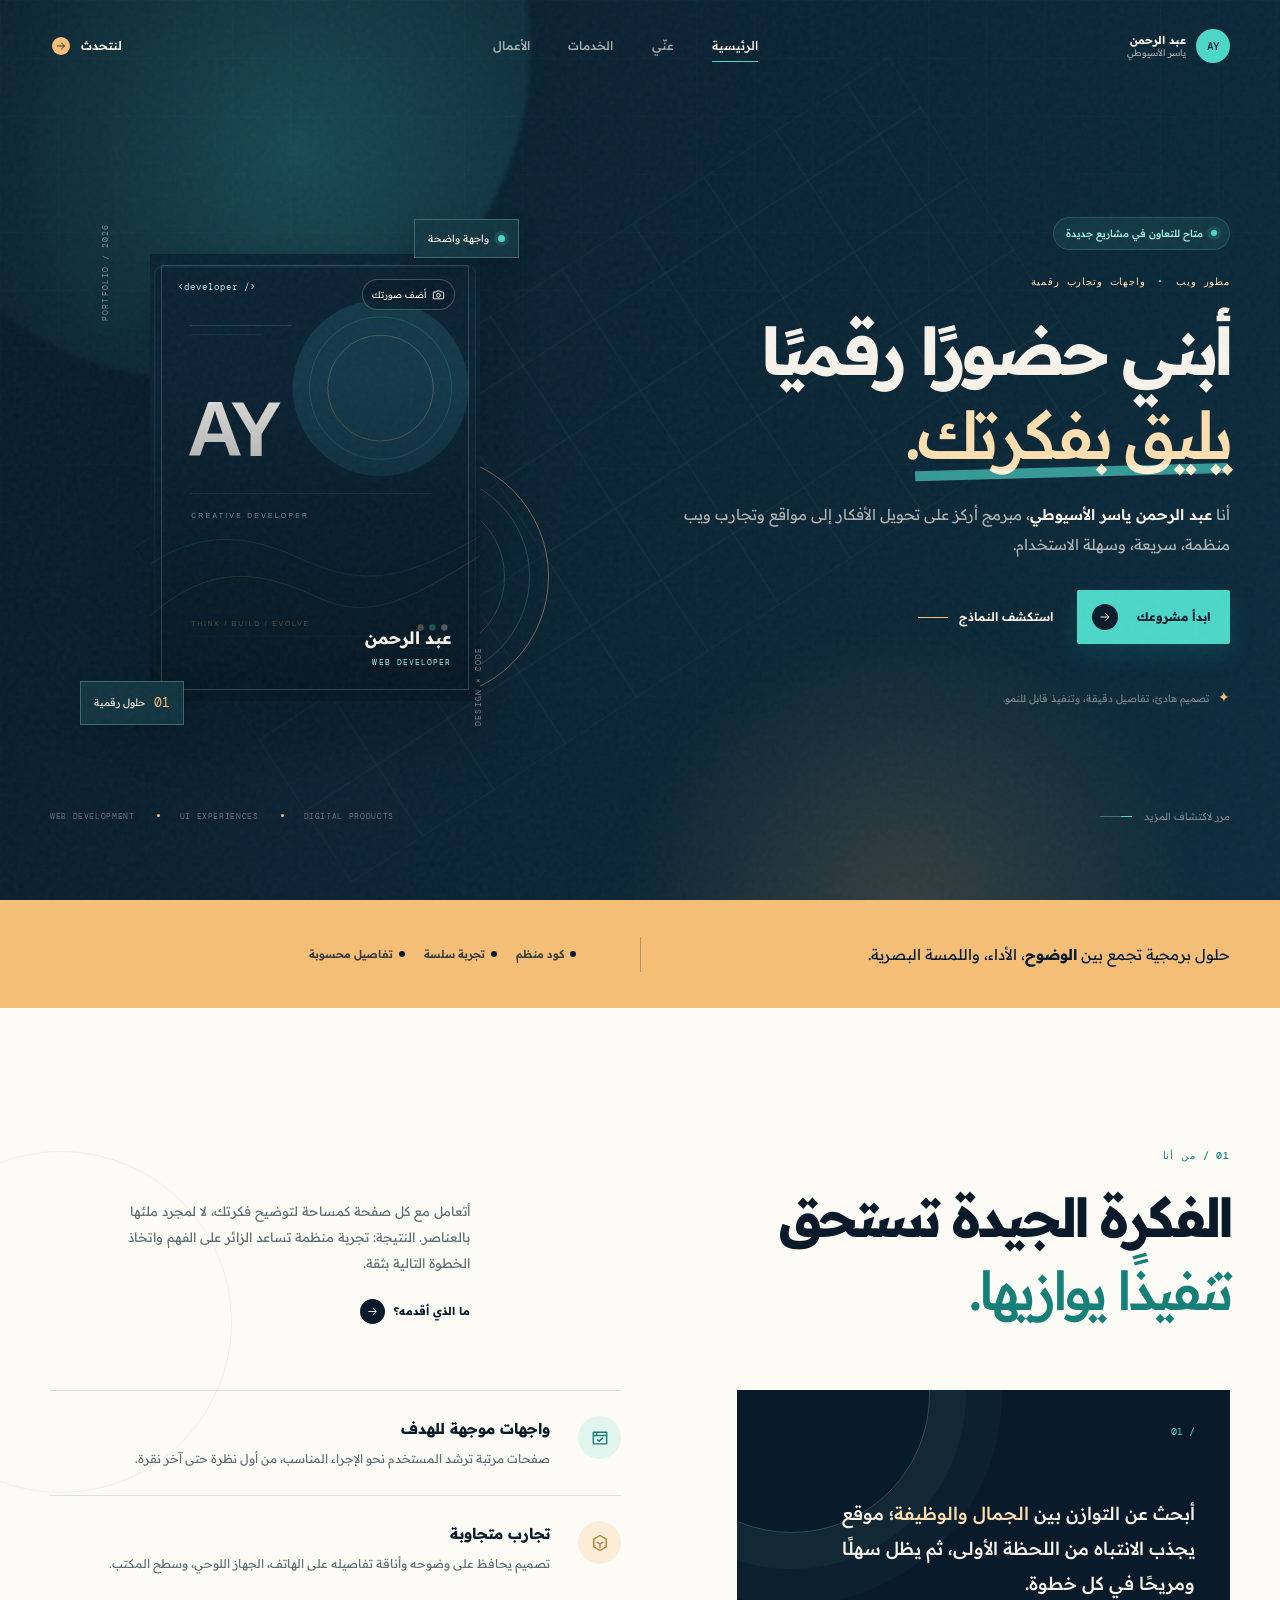
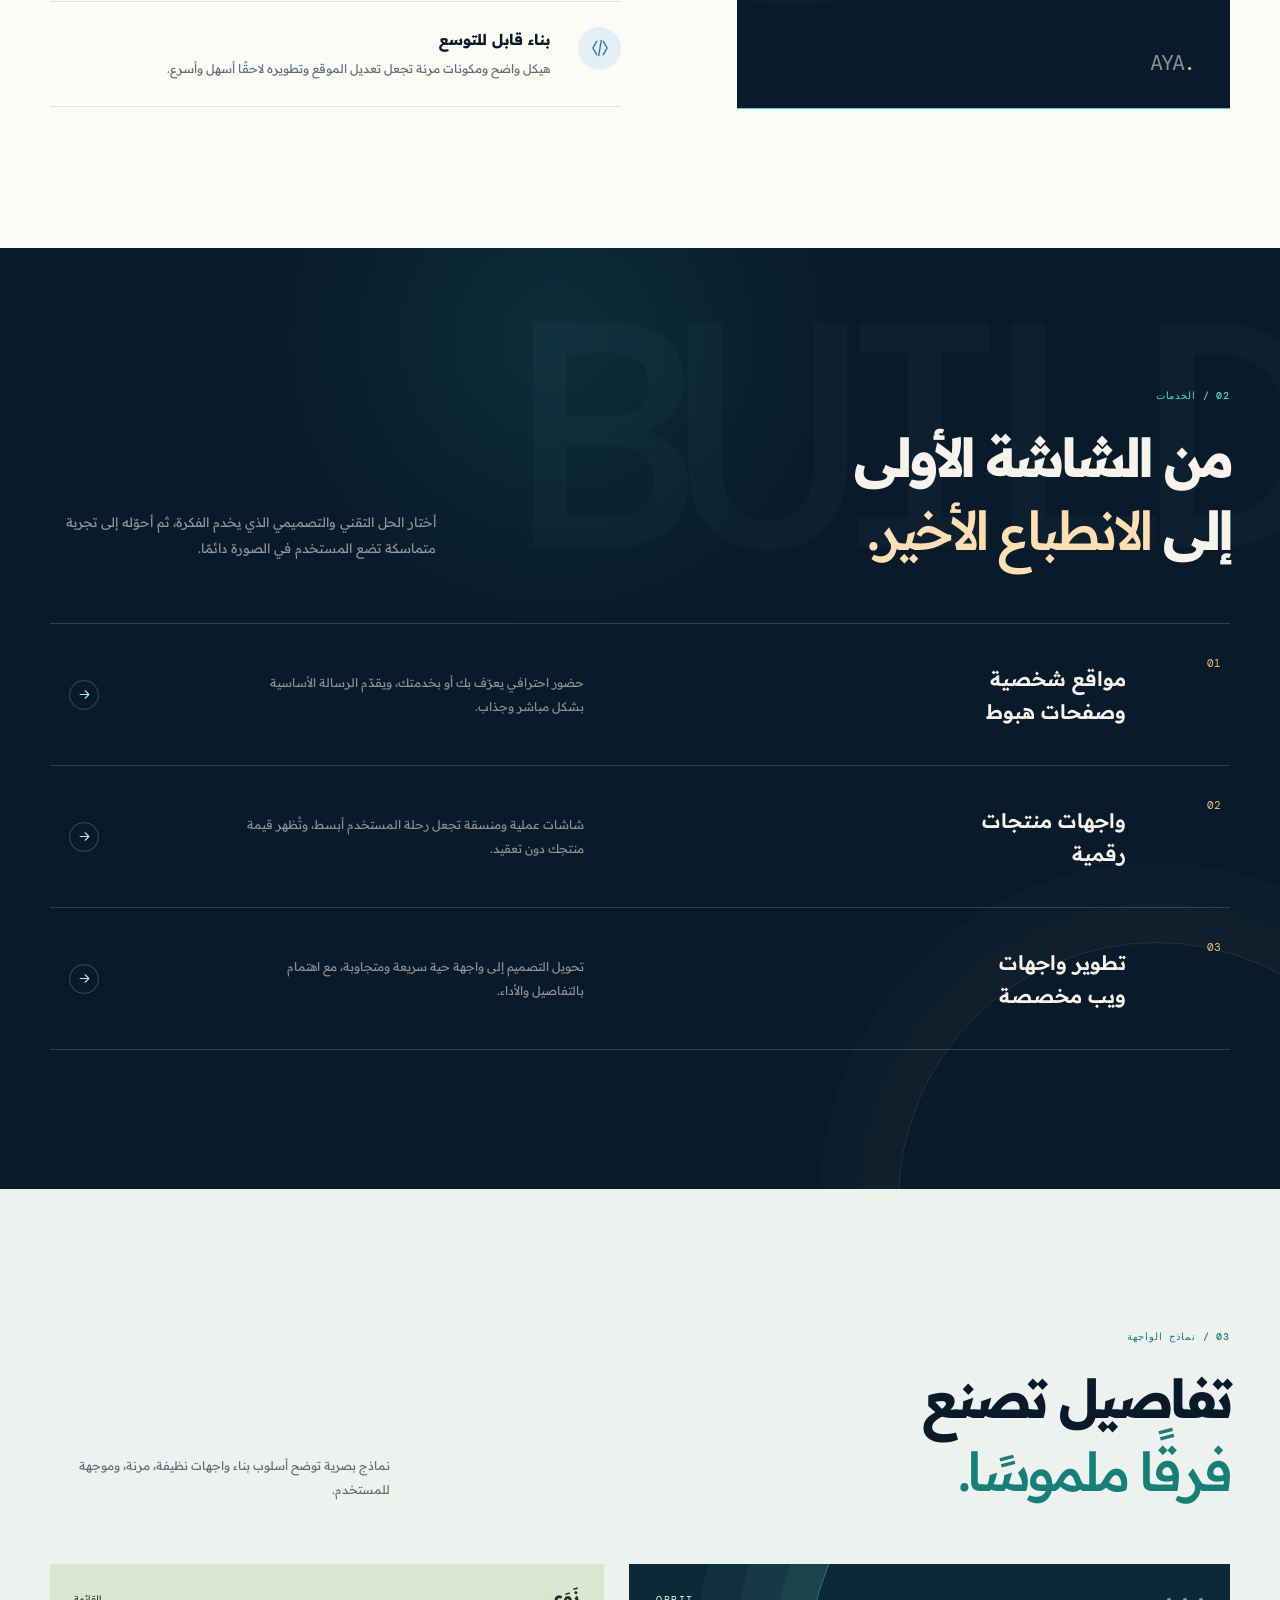
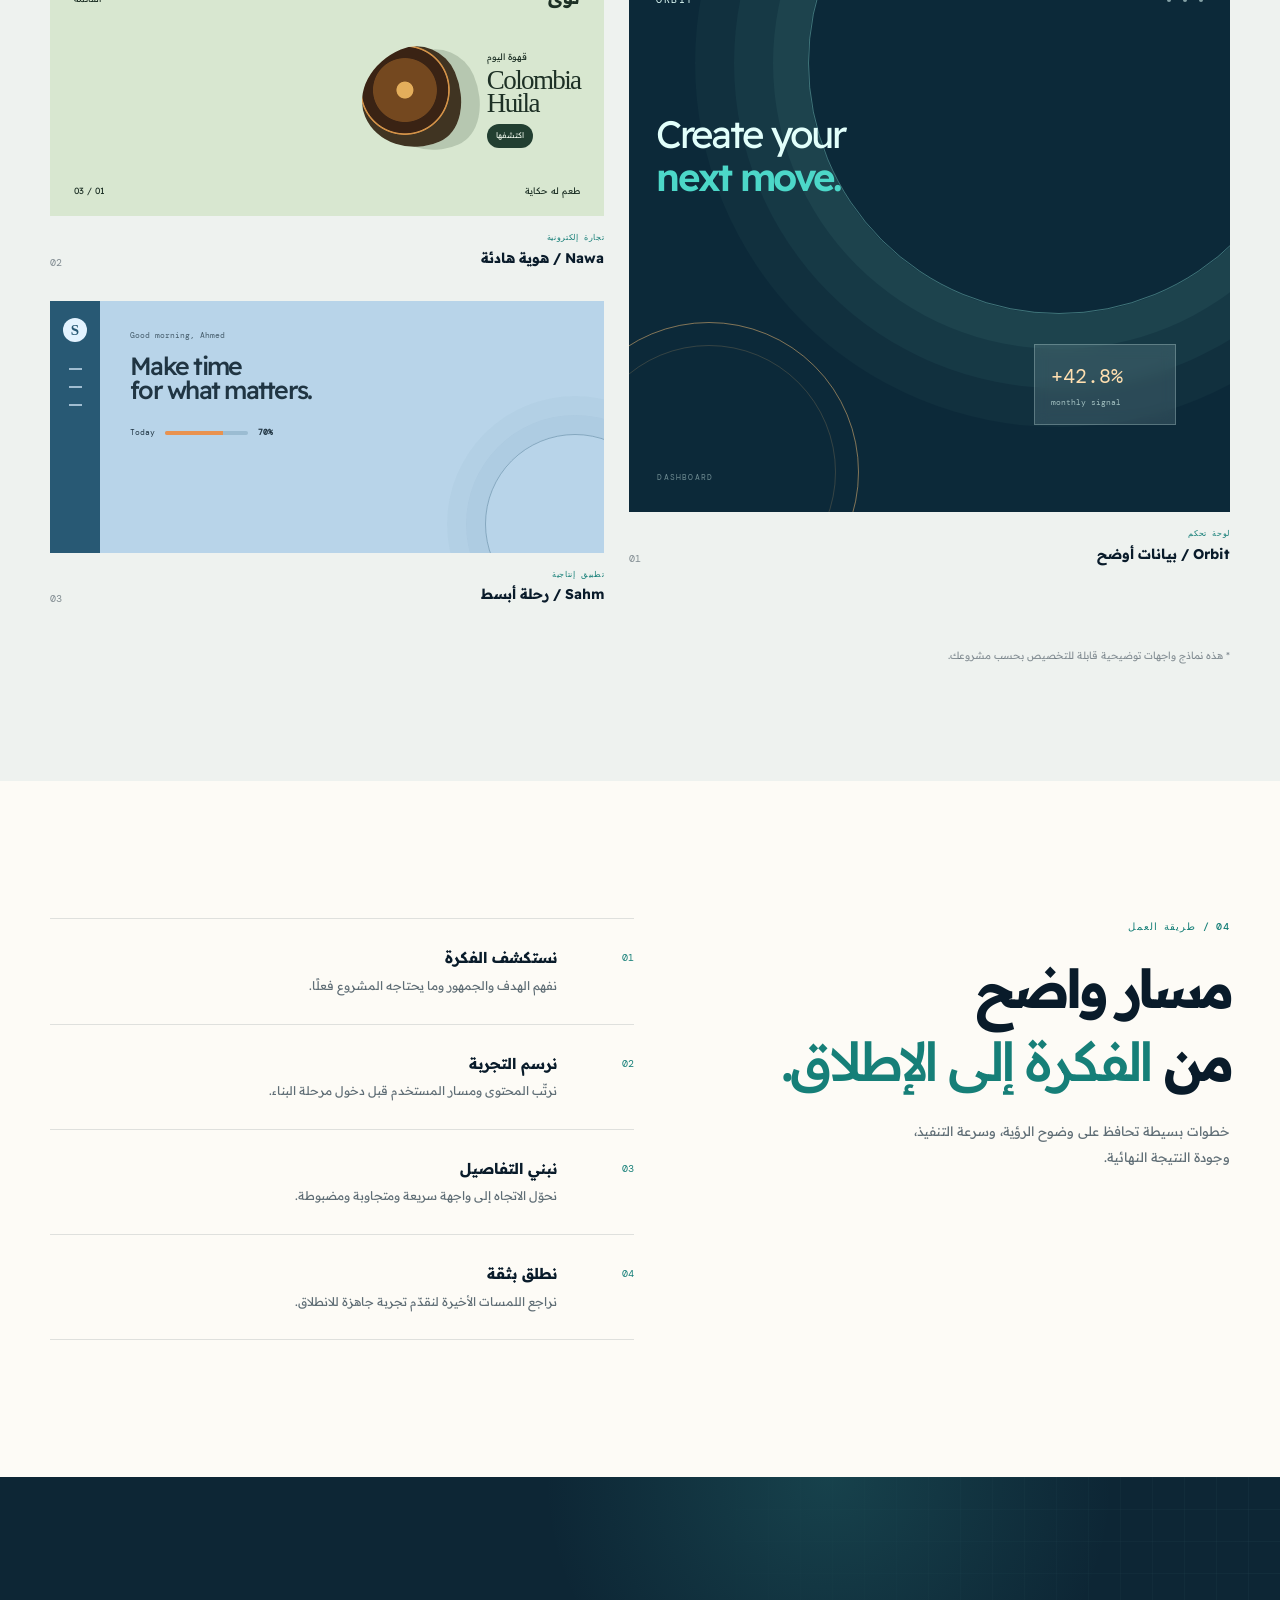
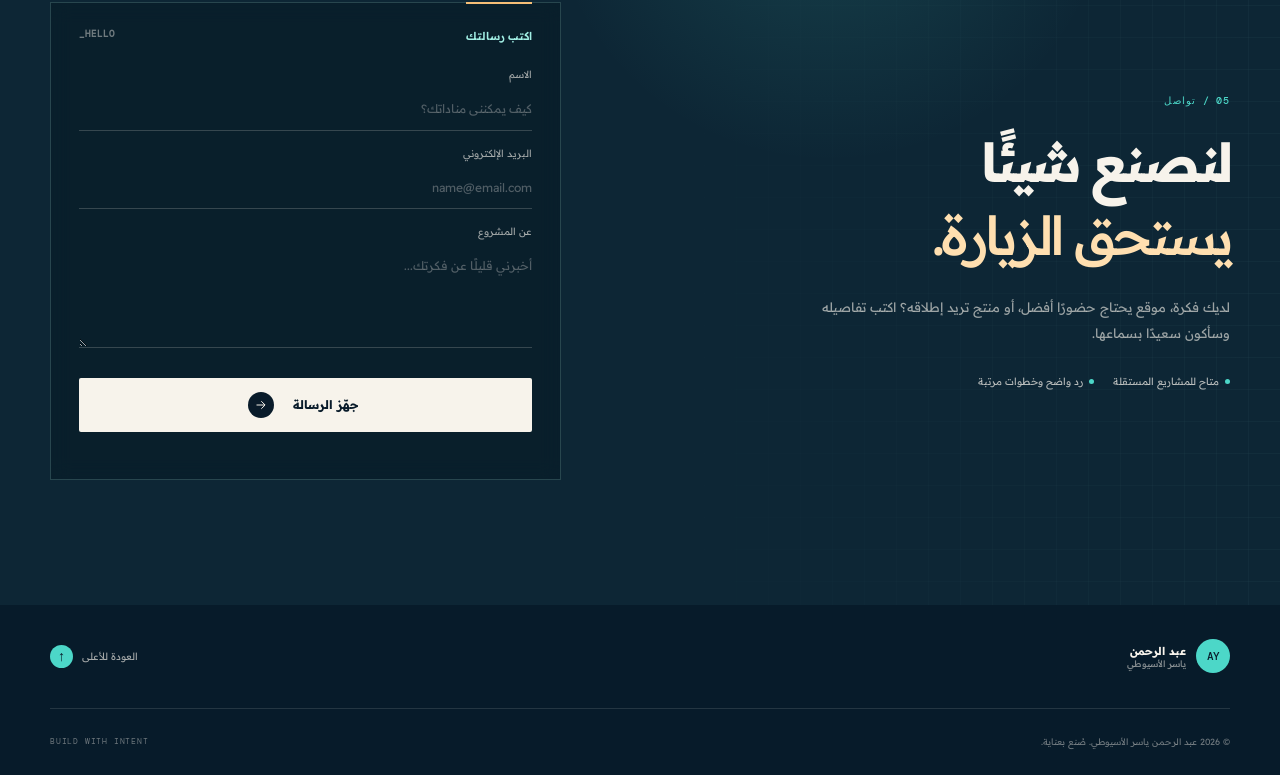
==== index.html @ da5d1a88 "Create Arabic developer portfolio landing page Co-authored-by: arena-agent <297053741+arena-agent@us" ====
<!doctype html>
<html lang="ar" dir="rtl">
  <head>
    <meta charset="UTF-8" />
    <meta name="viewport" content="width=device-width, initial-scale=1.0" />
    <meta
      name="description"
      content="الموقع الشخصي لعبد الرحمن ياسر الأسيوطي — مطور ويب يصنع تجارب رقمية واضحة وسريعة."
    />
    <meta name="theme-color" content="#071b2b" />
    <title>عبد الرحمن ياسر الأسيوطي — مطور ويب</title>
    <link rel="preconnect" href="https://fonts.googleapis.com" />
    <link rel="preconnect" href="https://fonts.gstatic.com" crossorigin />
    <link
      href="https://fonts.googleapis.com/css2?family=DM+Mono:wght@400;500&family=Readex+Pro:wght@400;500;600;700;800&display=swap"
      rel="stylesheet"
    />
    <link rel="stylesheet" href="styles.css" />
  </head>
  <body>
    <div class="page-noise" aria-hidden="true"></div>
    <div class="cursor-glow" aria-hidden="true"></div>

    <header class="site-header" id="top">
      <div class="container header-inner">
        <a class="brand" href="#top" aria-label="العودة إلى بداية الصفحة">
          <span class="brand-mark">AY</span>
          <span class="brand-name">عبد الرحمن<span>ياسر الأسيوطي</span></span>
        </a>

        <button class="menu-toggle" type="button" aria-label="فتح القائمة" aria-expanded="false">
          <span></span><span></span>
        </button>

        <nav class="main-nav" aria-label="التنقل الرئيسي">
          <a class="active" href="#top">الرئيسية</a>
          <a href="#about">عنّي</a>
          <a href="#services">الخدمات</a>
          <a href="#work">الأعمال</a>
        </nav>

        <a class="header-contact" href="#contact">
          <span>لنتحدث</span>
          <svg viewBox="0 0 24 24" aria-hidden="true"><path d="M5 12h13M13 6l6 6-6 6" /></svg>
        </a>
      </div>
    </header>

    <main>
      <section class="hero" aria-labelledby="hero-title">
        <div class="hero-orb orb-one" aria-hidden="true"></div>
        <div class="hero-orb orb-two" aria-hidden="true"></div>
        <div class="hero-grid" aria-hidden="true"></div>
        <div class="container hero-layout">
          <div class="hero-copy">
            <div class="availability reveal">
              <span class="availability-dot"></span>
              متاح للتعاون في مشاريع جديدة
            </div>
            <p class="hero-kicker reveal">مطور ويب <span>•</span> واجهات وتجارب رقمية</p>
            <h1 id="hero-title" class="reveal">
              أبني حضورًا رقميًا<br />
              <em>يليق بفكرتك.</em>
            </h1>
            <p class="hero-intro reveal">
              أنا <strong>عبد الرحمن ياسر الأسيوطي</strong>، مبرمج أركز على تحويل الأفكار إلى مواقع وتجارب
              ويب منظمة، سريعة، وسهلة الاستخدام.
            </p>
            <div class="hero-actions reveal">
              <a class="button button-primary" href="#contact">
                <span>ابدأ مشروعك</span>
                <svg viewBox="0 0 24 24" aria-hidden="true"><path d="M5 12h13M13 6l6 6-6 6" /></svg>
              </a>
              <a class="text-link" href="#work">
                <span>استكشف النماذج</span>
                <span class="link-line"></span>
              </a>
            </div>
            <div class="hero-note reveal">
              <span class="note-icon">✦</span>
              تصميم هادئ، تفاصيل دقيقة، وتنفيذ قابل للنمو.
            </div>
          </div>

          <div class="identity-stage reveal" aria-label="بطاقة تعريف عبد الرحمن ياسر الأسيوطي">
            <div class="stage-stamp stamp-top">PORTFOLIO / 2026</div>
            <div class="portrait-shell">
              <img id="portrait-image" src="assets/portrait-placeholder.svg" alt="هوية بصرية لعبد الرحمن ياسر الأسيوطي" />
              <div class="portrait-overlay"></div>
              <div class="portrait-code">&lt;developer /&gt;</div>
              <label class="change-photo" for="portrait-upload">
                <svg viewBox="0 0 24 24" aria-hidden="true"><path d="M4 7.5h3l1.4-2h7.2l1.4 2h3A1.5 1.5 0 0 1 21.5 9v9.5A1.5 1.5 0 0 1 20 20H4a1.5 1.5 0 0 1-1.5-1.5V9A1.5 1.5 0 0 1 4 7.5Z"/><circle cx="12" cy="13.5" r="3.5"/></svg>
                <span>أضف صورتك</span>
              </label>
              <input id="portrait-upload" type="file" accept="image/*" hidden />
              <div class="portrait-caption">
                <span class="caption-label">عبد الرحمن</span>
                <span class="caption-role">WEB DEVELOPER</span>
              </div>
            </div>
            <div class="stage-stamp stamp-bottom">DESIGN × CODE</div>
            <div class="floating-card floating-card--top">
              <span class="card-pulse"></span>
              <span>واجهة واضحة</span>
            </div>
            <div class="floating-card floating-card--bottom">
              <span class="mono">01</span>
              <span>حلول رقمية</span>
            </div>
            <div class="stage-ring" aria-hidden="true"></div>
          </div>
        </div>
        <div class="container hero-bottom">
          <a class="scroll-cue" href="#about" aria-label="الانتقال إلى قسم من أنا">
            <span>مرر لاكتشاف المزيد</span>
            <i></i>
          </a>
          <div class="hero-tags" aria-label="مجالات العمل">
            <span>WEB DEVELOPMENT</span>
            <span>UI EXPERIENCES</span>
            <span>DIGITAL PRODUCTS</span>
          </div>
        </div>
      </section>

      <section class="intro-strip" aria-label="قيم العمل">
        <div class="container intro-strip-grid">
          <p>حلول برمجية تجمع بين <strong>الوضوح</strong>، الأداء، واللمسة البصرية.</p>
          <div class="strip-divider" aria-hidden="true"></div>
          <div class="strip-points">
            <span><i></i> كود منظم</span>
            <span><i></i> تجربة سلسة</span>
            <span><i></i> تفاصيل محسوبة</span>
          </div>
        </div>
      </section>

      <section class="section about" id="about" aria-labelledby="about-title">
        <div class="container">
          <div class="section-heading split-heading reveal">
            <div>
              <p class="eyebrow">01 / من أنا</p>
              <h2 id="about-title">الفكرة الجيدة تستحق<br /><em>تنفيذًا يوازيها.</em></h2>
            </div>
            <div class="heading-side">
              <p>
                أتعامل مع كل صفحة كمساحة لتوضيح فكرتك، لا لمجرد ملئها بالعناصر. النتيجة: تجربة منظمة
                تساعد الزائر على الفهم واتخاذ الخطوة التالية بثقة.
              </p>
              <a class="arrow-link" href="#services">
                ما الذي أقدمه؟
                <span class="arrow-round"><svg viewBox="0 0 24 24" aria-hidden="true"><path d="M5 12h13M13 6l6 6-6 6" /></svg></span>
              </a>
            </div>
          </div>

          <div class="about-grid">
            <article class="about-statement reveal">
              <span class="statement-index">/ 01</span>
              <p>
                أبحث عن التوازن بين <mark>الجمال والوظيفة</mark>؛ موقع يجذب الانتباه من اللحظة الأولى،
                ثم يظل سهلًا ومريحًا في كل خطوة.
              </p>
              <div class="signature">AYA<span>.</span></div>
            </article>

            <div class="capabilities reveal">
              <article class="capability">
                <div class="capability-icon icon-teal">
                  <svg viewBox="0 0 24 24" aria-hidden="true"><path d="M4 5h16v14H4zM4 9h16M8 5v4"/><path d="m9 14 2 2 4-4"/></svg>
                </div>
                <div>
                  <h3>واجهات موجهة للهدف</h3>
                  <p>صفحات مرتبة ترشد المستخدم نحو الإجراء المناسب، من أول نظرة حتى آخر نقرة.</p>
                </div>
              </article>
              <article class="capability">
                <div class="capability-icon icon-gold">
                  <svg viewBox="0 0 24 24" aria-hidden="true"><path d="M12 3 4.5 7.3v9.4L12 21l7.5-4.3V7.3L12 3Z"/><path d="m8.4 11.1 3.6 2.1 3.6-2.1M12 13.2v4.1"/></svg>
                </div>
                <div>
                  <h3>تجارب متجاوبة</h3>
                  <p>تصميم يحافظ على وضوحه وأناقة تفاصيله على الهاتف، الجهاز اللوحي، وسطح المكتب.</p>
                </div>
              </article>
              <article class="capability">
                <div class="capability-icon icon-blue">
                  <svg viewBox="0 0 24 24" aria-hidden="true"><path d="M8 4 3.5 12 8 20M16 4l4.5 8-4.5 8M13.5 3l-3 18"/></svg>
                </div>
                <div>
                  <h3>بناء قابل للتوسع</h3>
                  <p>هيكل واضح ومكونات مرنة تجعل تعديل الموقع وتطويره لاحقًا أسهل وأسرع.</p>
                </div>
              </article>
            </div>
          </div>
        </div>
      </section>

      <section class="section services" id="services" aria-labelledby="services-title">
        <div class="services-bg-word" aria-hidden="true">BUILD</div>
        <div class="container">
          <div class="section-heading services-heading reveal">
            <div>
              <p class="eyebrow eyebrow-light">02 / الخدمات</p>
              <h2 id="services-title">من الشاشة الأولى<br />إلى <em>الانطباع الأخير.</em></h2>
            </div>
            <p>
              أختار الحل التقني والتصميمي الذي يخدم الفكرة، ثم أحوّله إلى تجربة متماسكة تضع المستخدم في
              الصورة دائمًا.
            </p>
          </div>

          <div class="services-list">
            <article class="service-item reveal">
              <div class="service-number">01</div>
              <div class="service-title"><h3>مواقع شخصية<br />وصفحات هبوط</h3></div>
              <p>حضور احترافي يعرّف بك أو بخدمتك، ويقدّم الرسالة الأساسية بشكل مباشر وجذاب.</p>
              <span class="service-arrow"><svg viewBox="0 0 24 24" aria-hidden="true"><path d="M5 12h13M13 6l6 6-6 6" /></svg></span>
            </article>
            <article class="service-item reveal">
              <div class="service-number">02</div>
              <div class="service-title"><h3>واجهات منتجات<br />رقمية</h3></div>
              <p>شاشات عملية ومنسقة تجعل رحلة المستخدم أبسط، وتُظهر قيمة منتجك دون تعقيد.</p>
              <span class="service-arrow"><svg viewBox="0 0 24 24" aria-hidden="true"><path d="M5 12h13M13 6l6 6-6 6" /></svg></span>
            </article>
            <article class="service-item reveal">
              <div class="service-number">03</div>
              <div class="service-title"><h3>تطوير واجهات<br />ويب مخصصة</h3></div>
              <p>تحويل التصميم إلى واجهة حية سريعة ومتجاوبة، مع اهتمام بالتفاصيل والأداء.</p>
              <span class="service-arrow"><svg viewBox="0 0 24 24" aria-hidden="true"><path d="M5 12h13M13 6l6 6-6 6" /></svg></span>
            </article>
          </div>
        </div>
      </section>

      <section class="section work" id="work" aria-labelledby="work-title">
        <div class="container">
          <div class="work-top reveal">
            <div>
              <p class="eyebrow">03 / نماذج الواجهة</p>
              <h2 id="work-title">تفاصيل تصنع<br /><em>فرقًا ملموسًا.</em></h2>
            </div>
            <p class="work-note">نماذج بصرية توضح أسلوب بناء واجهات نظيفة، مرنة، وموجهة للمستخدم.</p>
          </div>

          <div class="project-grid">
            <article class="project-card project-card--large reveal">
              <div class="project-visual visual-orbit">
                <div class="orbit-nav"><span>ORBIT</span><i></i><i></i><i></i></div>
                <div class="orbit-title">Create your<br /><b>next move.</b></div>
                <div class="orbit-panel"><span>+42.8%</span><small>monthly signal</small></div>
                <div class="orbit-rings"></div>
                <span class="visual-label">DASHBOARD</span>
              </div>
              <div class="project-meta">
                <div><span class="project-type">لوحة تحكم</span><h3>Orbit / بيانات أوضح</h3></div>
                <span class="project-year">01</span>
              </div>
            </article>

            <article class="project-card reveal">
              <div class="project-visual visual-nawa">
                <div class="nawa-top"><span>نَوَى</span><span>القائمة</span></div>
                <div class="nawa-product"><div class="nawa-blob"></div><div><small>قهوة اليوم</small><strong>Colombia<br />Huila</strong><button>اكتشفها</button></div></div>
                <div class="nawa-bottom"><span>طعم له حكاية</span><span>01 / 03</span></div>
              </div>
              <div class="project-meta">
                <div><span class="project-type">تجارة إلكترونية</span><h3>Nawa / هوية هادئة</h3></div>
                <span class="project-year">02</span>
              </div>
            </article>

            <article class="project-card reveal">
              <div class="project-visual visual-sahm">
                <div class="sahm-sidebar"><span>S</span><i></i><i></i><i></i></div>
                <div class="sahm-content"><small>Good morning, Ahmed</small><b>Make time<br />for what matters.</b><div class="sahm-progress"><span>Today</span><i><em></em></i><strong>70%</strong></div></div>
                <div class="sahm-circle"></div>
              </div>
              <div class="project-meta">
                <div><span class="project-type">تطبيق إنتاجية</span><h3>Sahm / رحلة أبسط</h3></div>
                <span class="project-year">03</span>
              </div>
            </article>
          </div>
          <p class="work-disclaimer reveal">* هذه نماذج واجهات توضيحية قابلة للتخصيص بحسب مشروعك.</p>
        </div>
      </section>

      <section class="process" aria-labelledby="process-title">
        <div class="container process-grid">
          <div class="process-intro reveal">
            <p class="eyebrow">04 / طريقة العمل</p>
            <h2 id="process-title">مسار واضح<br />من <em>الفكرة إلى الإطلاق.</em></h2>
            <p>خطوات بسيطة تحافظ على وضوح الرؤية، وسرعة التنفيذ، وجودة النتيجة النهائية.</p>
          </div>
          <ol class="process-steps">
            <li class="reveal"><span>01</span><div><h3>نستكشف الفكرة</h3><p>نفهم الهدف والجمهور وما يحتاجه المشروع فعلًا.</p></div></li>
            <li class="reveal"><span>02</span><div><h3>نرسم التجربة</h3><p>نرتّب المحتوى ومسار المستخدم قبل دخول مرحلة البناء.</p></div></li>
            <li class="reveal"><span>03</span><div><h3>نبني التفاصيل</h3><p>نحوّل الاتجاه إلى واجهة سريعة ومتجاوبة ومضبوطة.</p></div></li>
            <li class="reveal"><span>04</span><div><h3>نطلق بثقة</h3><p>نراجع اللمسات الأخيرة لنقدّم تجربة جاهزة للانطلاق.</p></div></li>
          </ol>
        </div>
      </section>

      <section class="contact" id="contact" aria-labelledby="contact-title">
        <div class="contact-glow" aria-hidden="true"></div>
        <div class="container contact-layout">
          <div class="contact-copy reveal">
            <p class="eyebrow eyebrow-light">05 / تواصل</p>
            <h2 id="contact-title">لنصنع شيئًا<br /><em>يستحق الزيارة.</em></h2>
            <p>لديك فكرة، موقع يحتاج حضورًا أفضل، أو منتج تريد إطلاقه؟ اكتب تفاصيله وسأكون سعيدًا بسماعها.</p>
            <div class="contact-mini-list">
              <span><i></i> متاح للمشاريع المستقلة</span>
              <span><i></i> رد واضح وخطوات مرتبة</span>
            </div>
          </div>

          <form class="contact-form reveal" id="contact-form" novalidate>
            <div class="form-head"><span>اكتب رسالتك</span><span class="mono">HELLO_</span></div>
            <label>
              <span>الاسم</span>
              <input id="name" name="name" type="text" placeholder="كيف يمكنني مناداتك؟" autocomplete="name" required />
            </label>
            <label>
              <span>البريد الإلكتروني</span>
              <input id="email" name="email" type="email" placeholder="name@email.com" autocomplete="email" required />
            </label>
            <label>
              <span>عن المشروع</span>
              <textarea id="message" name="message" rows="4" placeholder="أخبرني قليلًا عن فكرتك..." required></textarea>
            </label>
            <button class="button button-light" type="submit">
              <span>جهّز الرسالة</span>
              <svg viewBox="0 0 24 24" aria-hidden="true"><path d="M5 12h13M13 6l6 6-6 6" /></svg>
            </button>
            <p class="form-feedback" id="form-feedback" role="status" aria-live="polite"></p>
          </form>
        </div>
      </section>
    </main>

    <footer class="site-footer">
      <div class="container footer-top">
        <a class="brand footer-brand" href="#top" aria-label="العودة إلى الأعلى">
          <span class="brand-mark">AY</span>
          <span class="brand-name">عبد الرحمن<span>ياسر الأسيوطي</span></span>
        </a>
        <a class="back-top" href="#top">العودة للأعلى <span>↑</span></a>
      </div>
      <div class="container footer-bottom">
        <p>© <span id="current-year"></span> عبد الرحمن ياسر الأسيوطي. صُنع بعناية.</p>
        <p class="footer-mono">BUILD WITH INTENT</p>
      </div>
    </footer>

    <script src="script.js"></script>
  </body>
</html>
---- styles.css ----
:root {
  --ink: #091b2a;
  --ink-soft: #112c3d;
  --ink-lifted: #163a4b;
  --cream: #f7f3eb;
  --paper: #fdfbf6;
  --line: rgba(9, 27, 42, 0.12);
  --line-light: rgba(235, 255, 252, 0.17);
  --teal: #4cd7c8;
  --teal-bright: #a2f0e5;
  --teal-deep: #167f78;
  --gold: #f5be77;
  --gold-pale: #ffdfb0;
  --blue: #75bdf2;
  --muted: #5f6d75;
  --font-display: "Readex Pro", Tahoma, Arial, sans-serif;
  --font-mono: "DM Mono", "Courier New", monospace;
  --shadow: 0 18px 50px rgba(4, 25, 36, 0.12);
  --container: min(1180px, calc(100% - 72px));
}

* {
  box-sizing: border-box;
}

html {
  scroll-behavior: smooth;
  scroll-padding-top: 92px;
}

body {
  min-width: 320px;
  margin: 0;
  color: var(--ink);
  background: var(--paper);
  font-family: var(--font-display);
  font-size: 15px;
  line-height: 1.7;
  overflow-x: hidden;
}

body::selection {
  color: var(--ink);
  background: var(--teal-bright);
}

a {
  color: inherit;
  text-decoration: none;
}

button,
input,
textarea {
  font: inherit;
}

button {
  cursor: pointer;
}

img {
  display: block;
  max-width: 100%;
}

svg {
  width: 1em;
  height: 1em;
  fill: none;
  stroke: currentColor;
  stroke-linecap: round;
  stroke-linejoin: round;
  stroke-width: 1.7;
}

.page-noise {
  position: fixed;
  z-index: 100;
  inset: 0;
  pointer-events: none;
  opacity: 0.045;
  background-image: url("data:image/svg+xml,%3Csvg viewBox='0 0 180 180' xmlns='http://www.w3.org/2000/svg'%3E%3Cfilter id='n'%3E%3CfeTurbulence type='fractalNoise' baseFrequency='.95' numOctaves='3' stitchTiles='stitch'/%3E%3C/filter%3E%3Crect width='100%25' height='100%25' filter='url(%23n)' opacity='.9'/%3E%3C/svg%3E");
}

.cursor-glow {
  position: fixed;
  z-index: 98;
  top: -140px;
  left: -140px;
  width: 280px;
  height: 280px;
  border-radius: 50%;
  pointer-events: none;
  opacity: 0;
  background: radial-gradient(circle, rgba(76, 215, 200, 0.075), transparent 66%);
  transform: translate(-1000px, -1000px);
  transition: opacity 0.35s ease;
}

.container {
  width: var(--container);
  margin-inline: auto;
}

.site-header {
  position: absolute;
  z-index: 20;
  top: 0;
  right: 0;
  left: 0;
  color: var(--cream);
  transition: background 0.3s ease, box-shadow 0.3s ease, backdrop-filter 0.3s ease;
}

.site-header.is-scrolled {
  position: fixed;
  background: rgba(7, 27, 42, 0.86);
  box-shadow: 0 8px 30px rgba(2, 15, 23, 0.18);
  -webkit-backdrop-filter: blur(14px);
  backdrop-filter: blur(14px);
}

.header-inner {
  display: flex;
  align-items: center;
  min-height: 92px;
  gap: 34px;
}

.brand {
  display: inline-flex;
  flex-shrink: 0;
  align-items: center;
  gap: 10px;
}

.brand-mark {
  display: grid;
  width: 34px;
  height: 34px;
  place-items: center;
  color: var(--ink);
  background: var(--teal);
  border-radius: 50%;
  font-family: var(--font-mono);
  font-size: 11px;
  font-weight: 500;
  letter-spacing: -1px;
}

.brand-name {
  display: flex;
  flex-direction: column;
  color: inherit;
  font-size: 11px;
  font-weight: 700;
  line-height: 1.28;
  white-space: nowrap;
}

.brand-name span {
  color: rgba(247, 243, 235, 0.56);
  font-size: 9px;
  font-weight: 500;
}

.main-nav {
  display: flex;
  align-items: center;
  justify-content: center;
  gap: clamp(20px, 3vw, 40px);
  margin-inline: auto;
}

.main-nav a {
  position: relative;
  padding-block: 8px;
  color: rgba(247, 243, 235, 0.66);
  font-size: 12px;
  font-weight: 500;
  transition: color 0.2s ease;
}

.main-nav a::after {
  position: absolute;
  bottom: 2px;
  right: 0;
  width: 0;
  height: 1px;
  content: "";
  background: var(--teal);
  transition: width 0.25s ease;
}

.main-nav a:hover,
.main-nav a.active {
  color: var(--cream);
}

.main-nav a:hover::after,
.main-nav a.active::after {
  right: auto;
  left: 0;
  width: 100%;
}

.header-contact {
  display: inline-flex;
  align-items: center;
  gap: 11px;
  padding: 10px 2px;
  color: var(--cream);
  font-size: 12px;
  font-weight: 600;
}

.header-contact svg {
  width: 18px;
  height: 18px;
  padding: 3px;
  color: var(--ink);
  background: var(--gold);
  border-radius: 50%;
  transition: transform 0.2s ease;
}

.header-contact:hover svg {
  transform: translateX(-4px);
}

.menu-toggle {
  display: none;
  width: 42px;
  height: 42px;
  padding: 0;
  color: var(--cream);
  background: transparent;
  border: 1px solid rgba(247, 243, 235, 0.25);
  border-radius: 50%;
}

.menu-toggle span {
  display: block;
  width: 17px;
  height: 1px;
  margin: 4px auto;
  background: currentColor;
  transition: transform 0.2s ease;
}

.hero {
  position: relative;
  min-height: max(730px, 100svh);
  padding-top: 140px;
  color: var(--cream);
  isolation: isolate;
  overflow: hidden;
  background: var(--ink);
}

.hero::before {
  position: absolute;
  z-index: -3;
  inset: 0;
  content: "";
  background:
    linear-gradient(112deg, #091b2a 0%, #0a2333 47%, #0c2c3c 100%);
}

.hero::after {
  position: absolute;
  z-index: -2;
  inset: 0;
  content: "";
  opacity: 0.38;
  background-image: linear-gradient(rgba(154, 226, 218, 0.05) 1px, transparent 1px), linear-gradient(90deg, rgba(154, 226, 218, 0.05) 1px, transparent 1px);
  background-size: 58px 58px;
  mask-image: linear-gradient(to bottom, black, rgba(0, 0, 0, 0.3));
}

.hero-orb {
  position: absolute;
  z-index: -1;
  border-radius: 50%;
  filter: blur(2px);
  pointer-events: none;
}

.orb-one {
  top: -280px;
  left: -130px;
  width: 660px;
  height: 660px;
  opacity: 0.33;
  background: radial-gradient(circle at 65% 65%, rgba(77, 215, 200, 0.7), transparent 66%);
}

.orb-two {
  right: 4%;
  bottom: -330px;
  width: 640px;
  height: 640px;
  opacity: 0.34;
  background: radial-gradient(circle, rgba(243, 176, 101, 0.5), transparent 64%);
}

.hero-grid {
  position: absolute;
  z-index: -1;
  top: 30%;
  left: calc(50% - 470px);
  width: 900px;
  height: 400px;
  opacity: 0.26;
  transform: rotate(-33deg);
  border: 1px solid rgba(162, 240, 229, 0.15);
  background: repeating-linear-gradient(90deg, transparent 0 83px, rgba(162, 240, 229, 0.17) 84px 85px), repeating-linear-gradient(0deg, transparent 0 83px, rgba(162, 240, 229, 0.17) 84px 85px);
}

.hero-layout {
  display: grid;
  grid-template-columns: minmax(0, 1.05fr) minmax(390px, 0.75fr);
  align-items: center;
  min-height: calc(100svh - 244px);
  gap: clamp(30px, 8vw, 140px);
}

.hero-copy {
  max-width: 660px;
  padding-bottom: 9px;
}

.availability {
  display: inline-flex;
  align-items: center;
  gap: 8px;
  margin-bottom: 23px;
  padding: 7px 12px;
  color: var(--teal-bright);
  background: rgba(80, 215, 200, 0.09);
  border: 1px solid rgba(145, 242, 229, 0.17);
  border-radius: 30px;
  font-size: 10px;
  font-weight: 500;
}

.availability-dot {
  width: 6px;
  height: 6px;
  border-radius: 50%;
  background: var(--teal);
  box-shadow: 0 0 0 4px rgba(76, 215, 200, 0.13);
}

.hero-kicker,
.eyebrow {
  margin: 0;
  color: var(--teal-deep);
  font-family: var(--font-mono);
  font-size: 10px;
  letter-spacing: 0.085em;
}

.hero-kicker {
  margin-bottom: 18px;
  color: var(--gold-pale);
}

.hero-kicker span {
  padding-inline: 5px;
  color: var(--teal);
}

h1,
h2,
h3,
p {
  margin-top: 0;
}

h1,
h2,
h3 {
  font-family: var(--font-display);
}

.hero h1 {
  max-width: 690px;
  margin-bottom: 24px;
  font-size: clamp(41px, 5.15vw, 76px);
  font-weight: 700;
  letter-spacing: -0.065em;
  line-height: 1.28;
}

em {
  color: var(--teal);
  font-style: normal;
  font-weight: 500;
}

.hero h1 em {
  position: relative;
  display: inline-block;
  color: var(--gold-pale);
}

.hero h1 em::after {
  position: absolute;
  right: 1%;
  bottom: 3px;
  left: 3%;
  height: 10px;
  content: "";
  opacity: 0.65;
  background: var(--teal);
  transform: rotate(-1.5deg);
  transform-origin: right center;
  mix-blend-mode: screen;
}

.hero-intro {
  max-width: 570px;
  margin-bottom: 30px;
  color: rgba(247, 243, 235, 0.68);
  font-size: 15px;
  line-height: 2;
}

.hero-intro strong {
  color: var(--cream);
  font-weight: 600;
}

.hero-actions {
  display: flex;
  flex-wrap: wrap;
  align-items: center;
  gap: 24px;
}

.button {
  display: inline-flex;
  align-items: center;
  justify-content: center;
  gap: 19px;
  min-height: 53px;
  padding: 13px 18px 13px 14px;
  border: 1px solid transparent;
  border-radius: 2px;
  font-size: 12px;
  font-weight: 700;
  transition: transform 0.2s ease, background 0.2s ease, color 0.2s ease, box-shadow 0.2s ease;
}

.button svg {
  width: 26px;
  height: 26px;
  padding: 6px;
  border-radius: 50%;
}

.button-primary {
  color: var(--ink);
  background: var(--teal);
  box-shadow: 0 10px 25px rgba(18, 157, 145, 0.18);
}

.button-primary svg {
  color: var(--cream);
  background: var(--ink);
}

.button-primary:hover {
  background: var(--teal-bright);
  box-shadow: 0 13px 30px rgba(76, 215, 200, 0.22);
  transform: translateY(-3px);
}

.button-primary:hover svg,
.button-light:hover svg {
  transform: translateX(-3px);
}

.text-link {
  display: inline-flex;
  align-items: center;
  gap: 11px;
  color: var(--cream);
  font-size: 12px;
  font-weight: 600;
}

.link-line {
  width: 30px;
  height: 1px;
  background: var(--gold);
  transition: width 0.2s ease;
}

.text-link:hover .link-line {
  width: 44px;
}

.hero-note {
  display: flex;
  align-items: center;
  gap: 9px;
  margin-top: 42px;
  color: rgba(247, 243, 235, 0.45);
  font-size: 10px;
}

.note-icon {
  color: var(--gold);
  font-size: 14px;
}

.identity-stage {
  position: relative;
  width: min(100%, 400px);
  min-height: 514px;
  margin-inline: auto 0;
  direction: ltr;
}

.portrait-shell {
  position: absolute;
  z-index: 2;
  top: 43px;
  right: 19px;
  bottom: 24px;
  left: 51px;
  overflow: hidden;
  background: #0b2334;
  box-shadow: 0 30px 55px rgba(2, 12, 19, 0.23);
}

.portrait-shell::before {
  position: absolute;
  z-index: 2;
  inset: 11px;
  content: "";
  pointer-events: none;
  border: 1px solid rgba(215, 255, 249, 0.18);
}

.portrait-shell img {
  width: 100%;
  height: 100%;
  object-fit: cover;
  object-position: center;
  transition: transform 0.4s ease, filter 0.4s ease;
}

.portrait-shell:hover img {
  transform: scale(1.035);
}

.portrait-shell img.is-personal-photo {
  filter: saturate(0.88) contrast(1.05);
}

.portrait-overlay {
  position: absolute;
  z-index: 1;
  inset: 0;
  pointer-events: none;
  background: linear-gradient(180deg, rgba(5, 22, 33, 0.06) 28%, rgba(5, 22, 33, 0.88) 100%);
}

.portrait-code {
  position: absolute;
  z-index: 3;
  top: 26px;
  left: 28px;
  color: var(--teal-bright);
  font-family: var(--font-mono);
  font-size: 9px;
  letter-spacing: 0.11em;
}

.portrait-caption {
  position: absolute;
  z-index: 3;
  right: 29px;
  bottom: 31px;
  left: 29px;
  display: flex;
  flex-direction: column;
  gap: 4px;
  color: var(--cream);
  text-align: right;
  direction: rtl;
}

.caption-label {
  font-size: 17px;
  font-weight: 700;
}

.caption-role {
  color: var(--teal-bright);
  font-family: var(--font-mono);
  font-size: 8px;
  letter-spacing: 0.13em;
}

.change-photo {
  position: absolute;
  z-index: 4;
  top: 25px;
  right: 25px;
  display: inline-flex;
  align-items: center;
  gap: 6px;
  padding: 7px 9px;
  color: var(--cream);
  cursor: pointer;
  direction: rtl;
  background: rgba(7, 28, 42, 0.66);
  border: 1px solid rgba(240, 255, 252, 0.25);
  border-radius: 30px;
  -webkit-backdrop-filter: blur(6px);
  backdrop-filter: blur(6px);
  font-size: 9px;
  transition: background 0.2s ease, transform 0.2s ease;
}

.change-photo svg {
  width: 13px;
  height: 13px;
}

.change-photo:hover {
  background: rgba(22, 127, 120, 0.85);
  transform: translateY(-2px);
}

.stage-stamp {
  position: absolute;
  z-index: 3;
  color: rgba(216, 255, 249, 0.47);
  font-family: var(--font-mono);
  font-size: 8px;
  letter-spacing: 0.13em;
}

.stamp-top {
  top: 13px;
  left: 0;
  transform: rotate(-90deg) translateX(-100%);
  transform-origin: top left;
}

.stamp-bottom {
  right: 13px;
  bottom: -1px;
  transform: rotate(-90deg) translateX(100%);
  transform-origin: right bottom;
}

.floating-card {
  position: absolute;
  z-index: 4;
  display: flex;
  align-items: center;
  gap: 9px;
  padding: 10px 13px;
  color: var(--cream);
  direction: rtl;
  background: rgba(20, 56, 68, 0.88);
  border: 1px solid rgba(160, 240, 229, 0.28);
  box-shadow: 0 11px 25px rgba(0, 10, 15, 0.2);
  -webkit-backdrop-filter: blur(9px);
  backdrop-filter: blur(9px);
  font-size: 10px;
}

.floating-card--top {
  top: 8px;
  right: -20px;
}

.floating-card--bottom {
  bottom: 0;
  left: -19px;
}

.card-pulse {
  width: 7px;
  height: 7px;
  border-radius: 50%;
  background: var(--teal);
  box-shadow: 0 0 0 4px rgba(76, 215, 200, 0.13);
}

.mono {
  font-family: var(--font-mono);
}

.floating-card .mono {
  color: var(--gold);
  font-size: 13px;
}

.stage-ring {
  position: absolute;
  z-index: 0;
  right: -50px;
  bottom: 26px;
  width: 245px;
  height: 245px;
  border: 1px solid rgba(245, 190, 119, 0.44);
  border-radius: 50%;
}

.stage-ring::before,
.stage-ring::after {
  position: absolute;
  border: 1px solid rgba(162, 240, 229, 0.19);
  border-radius: inherit;
  content: "";
}

.stage-ring::before {
  inset: 18px;
}

.stage-ring::after {
  inset: 43px;
}

.hero-bottom {
  display: flex;
  align-items: center;
  justify-content: space-between;
  padding-top: 12px;
  padding-bottom: 28px;
}

.scroll-cue {
  display: inline-flex;
  align-items: center;
  gap: 12px;
  color: rgba(247, 243, 235, 0.45);
  font-size: 10px;
}

.scroll-cue i {
  position: relative;
  display: block;
  width: 32px;
  height: 1px;
  background: rgba(247, 243, 235, 0.3);
  overflow: hidden;
}

.scroll-cue i::after {
  position: absolute;
  top: 0;
  right: 0;
  width: 11px;
  height: 1px;
  content: "";
  background: var(--teal);
  animation: cue 1.8s ease-in-out infinite;
}

@keyframes cue {
  0% { transform: translateX(0); }
  50% { transform: translateX(-22px); }
  100% { transform: translateX(0); }
}

.hero-tags {
  display: flex;
  gap: 22px;
  color: rgba(247, 243, 235, 0.38);
  direction: ltr;
  font-family: var(--font-mono);
  font-size: 8px;
  letter-spacing: 0.08em;
}

.hero-tags span + span::before {
  display: inline-block;
  width: 3px;
  height: 3px;
  margin: 0 20px 2px 0;
  content: "";
  background: var(--gold);
  border-radius: 50%;
}

.intro-strip {
  color: var(--ink);
  background: var(--gold);
}

.intro-strip-grid {
  display: grid;
  grid-template-columns: 1fr 1px 1fr;
  gap: clamp(25px, 5vw, 70px);
  align-items: center;
  min-height: 108px;
}

.intro-strip p {
  margin: 0;
  font-size: 15px;
  line-height: 1.8;
}

.intro-strip p strong {
  font-weight: 800;
}

.strip-divider {
  width: 1px;
  height: 35px;
  background: rgba(9, 27, 42, 0.25);
}

.strip-points {
  display: flex;
  flex-wrap: wrap;
  gap: 10px 19px;
  color: rgba(9, 27, 42, 0.8);
  font-size: 11px;
  font-weight: 600;
}

.strip-points span {
  display: inline-flex;
  align-items: center;
  gap: 6px;
}

.strip-points i,
.contact-mini-list i {
  display: inline-block;
  width: 6px;
  height: 6px;
  background: var(--ink);
  border-radius: 50%;
}

.section {
  padding: 139px 0;
}

.section-heading {
  margin-bottom: 64px;
}

.split-heading {
  display: grid;
  grid-template-columns: 1.07fr 0.7fr;
  gap: 10%;
  align-items: end;
}

.eyebrow {
  margin-bottom: 17px;
  font-size: 10px;
  font-weight: 500;
}

.section h2,
.process h2,
.contact h2 {
  margin-bottom: 0;
  color: var(--ink);
  font-size: clamp(31px, 4.2vw, 57px);
  font-weight: 700;
  letter-spacing: -0.07em;
  line-height: 1.35;
}

.section h2 em,
.process h2 em {
  color: var(--teal-deep);
  font-weight: 500;
}

.heading-side {
  max-width: 380px;
  padding-bottom: 2px;
}

.heading-side p {
  margin-bottom: 21px;
  color: var(--muted);
  font-size: 13px;
  line-height: 2;
}

.arrow-link {
  display: inline-flex;
  align-items: center;
  gap: 9px;
  color: var(--ink);
  font-size: 11px;
  font-weight: 700;
}

.arrow-round {
  display: grid;
  width: 25px;
  height: 25px;
  place-items: center;
  color: var(--cream);
  background: var(--ink);
  border-radius: 50%;
  transition: transform 0.2s ease, background 0.2s ease;
}

.arrow-round svg {
  width: 13px;
  height: 13px;
}

.arrow-link:hover .arrow-round {
  background: var(--teal-deep);
  transform: translateX(-3px);
}

.about {
  position: relative;
  overflow: hidden;
  background: var(--paper);
}

.about::after {
  position: absolute;
  top: 143px;
  left: -110px;
  width: 340px;
  height: 340px;
  content: "";
  opacity: 0.68;
  border: 1px solid rgba(22, 127, 120, 0.12);
  border-radius: 50%;
}

.about-grid {
  display: grid;
  grid-template-columns: 0.95fr 1.1fr;
  gap: clamp(45px, 9vw, 140px);
  align-items: start;
}

.about-statement {
  position: relative;
  min-height: 319px;
  padding: 33px 35px 35px;
  color: var(--cream);
  overflow: hidden;
  background: var(--ink);
}

.about-statement::before {
  position: absolute;
  top: -134px;
  left: -84px;
  width: 275px;
  height: 275px;
  content: "";
  border: 1px solid rgba(162, 240, 229, 0.23);
  border-radius: 50%;
  box-shadow: 0 0 0 36px rgba(162, 240, 229, 0.035), 0 0 0 72px rgba(162, 240, 229, 0.025);
}

.about-statement::after {
  position: absolute;
  right: 0;
  bottom: 0;
  width: 100%;
  height: 1px;
  content: "";
  background: var(--teal);
}

.statement-index {
  position: relative;
  z-index: 1;
  display: block;
  margin-bottom: 56px;
  color: var(--teal);
  font-family: var(--font-mono);
  font-size: 10px;
}

.about-statement p {
  position: relative;
  z-index: 1;
  max-width: 400px;
  margin-bottom: 23px;
  font-size: 18px;
  font-weight: 500;
  line-height: 1.95;
}

.about-statement mark {
  color: var(--gold-pale);
  background: none;
}

.signature {
  position: absolute;
  z-index: 1;
  right: 36px;
  bottom: 28px;
  color: rgba(247, 243, 235, 0.55);
  direction: ltr;
  font-family: var(--font-mono);
  font-size: 22px;
  letter-spacing: -2px;
}

.signature span {
  color: var(--gold);
}

.capabilities {
  display: flex;
  flex-direction: column;
  border-top: 1px solid var(--line);
}

.capability {
  display: grid;
  grid-template-columns: 50px 1fr;
  gap: 21px;
  padding: 25px 0;
  border-bottom: 1px solid var(--line);
}

.capability-icon {
  display: grid;
  width: 43px;
  height: 43px;
  place-items: center;
  border-radius: 50%;
}

.capability-icon svg {
  width: 20px;
  height: 20px;
}

.icon-teal { color: var(--teal-deep); background: rgba(76, 215, 200, 0.16); }
.icon-gold { color: #bd7928; background: rgba(245, 190, 119, 0.23); }
.icon-blue { color: #2876b4; background: rgba(117, 189, 242, 0.2); }

.capability h3 {
  margin-bottom: 6px;
  font-size: 15px;
  font-weight: 700;
}

.capability p {
  max-width: 455px;
  margin-bottom: 0;
  color: var(--muted);
  font-size: 12px;
  line-height: 1.9;
}

.services {
  position: relative;
  color: var(--cream);
  isolation: isolate;
  overflow: hidden;
  background: var(--ink);
}

.services::before {
  position: absolute;
  z-index: -1;
  top: -210px;
  left: 20%;
  width: 600px;
  height: 600px;
  content: "";
  opacity: 0.34;
  background: radial-gradient(circle, rgba(25, 111, 113, 0.66), transparent 67%);
}

.services::after {
  position: absolute;
  z-index: -1;
  right: -135px;
  bottom: -270px;
  width: 515px;
  height: 515px;
  content: "";
  opacity: 0.52;
  border: 1px solid rgba(245, 190, 119, 0.25);
  border-radius: 50%;
  box-shadow: 0 0 0 39px rgba(245, 190, 119, 0.025), 0 0 0 79px rgba(245, 190, 119, 0.025);
}

.services-bg-word {
  position: absolute;
  z-index: -1;
  top: 30px;
  right: -19px;
  color: rgba(162, 240, 229, 0.025);
  direction: ltr;
  font-family: var(--font-mono);
  font-size: clamp(120px, 25vw, 340px);
  font-weight: 500;
  letter-spacing: -0.11em;
  line-height: 1;
}

.eyebrow-light {
  color: var(--teal);
}

.services h2 {
  color: var(--cream);
}

.services h2 em {
  color: var(--gold-pale);
}

.services-heading {
  display: grid;
  grid-template-columns: 1.1fr 0.65fr;
  gap: 12%;
  align-items: end;
  margin-bottom: 57px;
}

.services-heading > p {
  max-width: 390px;
  margin-bottom: 5px;
  color: rgba(247, 243, 235, 0.56);
  font-size: 13px;
  line-height: 2;
}

.services-list {
  border-top: 1px solid var(--line-light);
}

.service-item {
  display: grid;
  grid-template-columns: 70px minmax(220px, 0.9fr) minmax(260px, 0.8fr) 40px;
  gap: 25px;
  align-items: center;
  min-height: 142px;
  padding: 22px 9px;
  border-bottom: 1px solid var(--line-light);
  transition: background 0.25s ease, padding 0.25s ease;
}

.service-item:hover {
  padding-inline: 19px 0;
  background: rgba(162, 240, 229, 0.055);
}

.service-number {
  align-self: start;
  padding-top: 8px;
  color: var(--gold);
  font-family: var(--font-mono);
  font-size: 11px;
}

.service-title h3 {
  margin: 0;
  color: var(--cream);
  font-size: 20px;
  font-weight: 600;
  line-height: 1.65;
}

.service-item p {
  max-width: 340px;
  margin: 0;
  color: rgba(247, 243, 235, 0.55);
  font-size: 12px;
  line-height: 2;
}

.service-arrow {
  display: grid;
  width: 30px;
  height: 30px;
  place-items: center;
  color: var(--teal-bright);
  border: 1px solid rgba(162, 240, 229, 0.26);
  border-radius: 50%;
  transition: color 0.2s ease, background 0.2s ease, transform 0.2s ease;
}

.service-arrow svg {
  width: 15px;
  height: 15px;
}

.service-item:hover .service-arrow {
  color: var(--ink);
  background: var(--teal);
  border-color: var(--teal);
  transform: translateX(-5px);
}

.work {
  padding-bottom: 117px;
  background: #eef2ef;
}

.work-top {
  display: flex;
  align-items: end;
  justify-content: space-between;
  gap: 40px;
  margin-bottom: 57px;
}

.work-note {
  max-width: 340px;
  margin: 0 0 5px;
  color: var(--muted);
  font-size: 12px;
  line-height: 2;
}

.project-grid {
  display: grid;
  grid-template-columns: 1.04fr 0.96fr;
  gap: 25px;
}

.project-card {
  min-width: 0;
}

.project-card--large {
  grid-row: span 2;
}

.project-visual {
  position: relative;
  min-height: 252px;
  overflow: hidden;
}

.project-card--large .project-visual {
  min-height: 548px;
}

.visual-orbit {
  padding: 27px;
  color: #d8f8f3;
  direction: ltr;
  background: #0c2939;
}

.visual-orbit::before {
  position: absolute;
  top: -152px;
  right: -80px;
  width: 500px;
  height: 500px;
  content: "";
  border: 1px solid rgba(148, 240, 225, 0.38);
  border-radius: 50%;
  box-shadow: 0 0 0 35px rgba(148, 240, 225, 0.05), 0 0 0 74px rgba(148, 240, 225, 0.045), 0 0 0 113px rgba(148, 240, 225, 0.03);
}

.orbit-nav {
  position: relative;
  z-index: 1;
  display: flex;
  align-items: center;
  gap: 12px;
  color: #e2fffb;
  font-family: var(--font-mono);
  font-size: 10px;
  letter-spacing: 0.14em;
}

.orbit-nav i {
  display: block;
  width: 4px;
  height: 4px;
  margin-left: auto;
  background: rgba(226, 255, 251, 0.56);
  border-radius: 50%;
}

.orbit-nav i + i {
  margin-left: 0;
}

.orbit-title {
  position: relative;
  z-index: 1;
  margin-top: 105px;
  color: #e2fffb;
  font-size: clamp(30px, 3vw, 47px);
  font-weight: 400;
  letter-spacing: -0.07em;
  line-height: 1.1;
}

.orbit-title b {
  color: var(--teal);
  font-weight: 600;
}

.orbit-panel {
  position: absolute;
  z-index: 2;
  right: 9%;
  bottom: 16%;
  display: flex;
  flex-direction: column;
  gap: 3px;
  min-width: 142px;
  padding: 14px 16px;
  background: rgba(222, 255, 249, 0.13);
  border: 1px solid rgba(222, 255, 249, 0.26);
  -webkit-backdrop-filter: blur(7px);
  backdrop-filter: blur(7px);
}

.orbit-panel span {
  color: var(--gold-pale);
  font-family: var(--font-mono);
  font-size: 20px;
}

.orbit-panel small {
  color: rgba(226, 255, 251, 0.65);
  font-family: var(--font-mono);
  font-size: 8px;
}

.orbit-rings {
  position: absolute;
  bottom: -110px;
  left: -70px;
  width: 300px;
  height: 300px;
  border: 1px solid rgba(245, 190, 119, 0.51);
  border-radius: 50%;
}

.orbit-rings::after {
  position: absolute;
  inset: 22px;
  content: "";
  border: 1px solid rgba(245, 190, 119, 0.18);
  border-radius: inherit;
}

.visual-label {
  position: absolute;
  z-index: 2;
  bottom: 28px;
  left: 28px;
  color: rgba(226, 255, 251, 0.45);
  font-family: var(--font-mono);
  font-size: 8px;
  letter-spacing: 0.15em;
}

.visual-nawa {
  display: flex;
  flex-direction: column;
  justify-content: space-between;
  padding: 19px 24px 18px;
  color: #1d3025;
  background: #d8e7d0;
}

.nawa-top,
.nawa-bottom {
  display: flex;
  justify-content: space-between;
  align-items: center;
  position: relative;
  z-index: 1;
}

.nawa-top span:first-child {
  font-weight: 800;
  font-size: 18px;
}

.nawa-top span:last-child,
.nawa-bottom {
  font-size: 9px;
}

.nawa-product {
  position: relative;
  z-index: 1;
  display: flex;
  justify-content: flex-end;
  align-items: center;
  gap: 25px;
  direction: ltr;
}

.nawa-product > div:last-child {
  display: flex;
  flex-direction: column;
  align-items: flex-start;
  gap: 4px;
}

.nawa-product small {
  font-size: 9px;
}

.nawa-product strong {
  font-family: Georgia, serif;
  font-size: 27px;
  font-weight: 500;
  letter-spacing: -0.06em;
  line-height: 0.88;
}

.nawa-product button {
  margin-top: 4px;
  padding: 5px 9px;
  color: #e7f0e5;
  background: #223f31;
  border: 0;
  border-radius: 20px;
  font-size: 8px;
}

.nawa-blob {
  width: 100px;
  height: 100px;
  flex: 0 0 auto;
  border-radius: 59% 41% 41% 59% / 48% 42% 58% 52%;
  background: radial-gradient(circle at 47% 39%, #e4ae5b 0 10%, #74481f 11% 39%, #3a2314 40% 53%, #d39248 54% 55%, #403422 56%);
  box-shadow: 16px 10px 0 rgba(45, 72, 49, 0.2);
  transform: rotate(-23deg);
}

.visual-sahm {
  display: grid;
  grid-template-columns: 50px 1fr;
  overflow: hidden;
  color: #203543;
  direction: ltr;
  background: #b8d4e9;
}

.sahm-sidebar {
  display: flex;
  flex-direction: column;
  align-items: center;
  gap: 16px;
  padding-top: 17px;
  color: #dcefff;
  background: #285974;
}

.sahm-sidebar span {
  display: grid;
  width: 24px;
  height: 24px;
  margin-bottom: 10px;
  place-items: center;
  color: #285974;
  background: #e3f3ff;
  border-radius: 50%;
  font-family: Georgia, serif;
  font-weight: 700;
}

.sahm-sidebar i {
  width: 13px;
  height: 2px;
  background: rgba(220, 239, 255, 0.67);
}

.sahm-content {
  position: relative;
  z-index: 1;
  display: flex;
  flex-direction: column;
  align-items: flex-start;
  padding: 28px 30px;
}

.sahm-content small {
  color: rgba(32, 53, 67, 0.75);
  font-family: var(--font-mono);
  font-size: 8px;
}

.sahm-content b {
  margin: 12px 0 24px;
  font-size: 25px;
  font-weight: 500;
  letter-spacing: -0.07em;
  line-height: 0.95;
}

.sahm-progress {
  display: grid;
  grid-template-columns: auto 83px auto;
  gap: 10px;
  align-items: center;
  font-family: var(--font-mono);
  font-size: 8px;
}

.sahm-progress i {
  display: block;
  height: 4px;
  overflow: hidden;
  background: rgba(40, 89, 116, 0.2);
  border-radius: 8px;
}

.sahm-progress em {
  display: block;
  width: 70%;
  height: 100%;
  background: #e9924f;
}

.sahm-circle {
  position: absolute;
  right: -61px;
  bottom: -61px;
  width: 180px;
  height: 180px;
  opacity: 0.7;
  border: 1px solid rgba(40, 89, 116, 0.5);
  border-radius: 50%;
  box-shadow: 0 0 0 19px rgba(40, 89, 116, 0.06), 0 0 0 38px rgba(40, 89, 116, 0.04);
}

.project-meta {
  display: flex;
  justify-content: space-between;
  gap: 20px;
  padding: 15px 0 5px;
}

.project-type {
  display: block;
  margin-bottom: 2px;
  color: var(--teal-deep);
  font-family: var(--font-mono);
  font-size: 8px;
  letter-spacing: 0.08em;
}

.project-meta h3 {
  margin: 0;
  font-size: 14px;
  font-weight: 700;
}

.project-year {
  align-self: flex-end;
  color: rgba(9, 27, 42, 0.48);
  font-family: var(--font-mono);
  font-size: 10px;
}

.work-disclaimer {
  margin: 35px 0 0;
  color: rgba(9, 27, 42, 0.45);
  font-size: 10px;
}

.process {
  padding: 137px 0;
  background: var(--paper);
}

.process-grid {
  display: grid;
  grid-template-columns: 0.89fr 1.11fr;
  gap: clamp(45px, 10vw, 160px);
}

.process-intro > p:last-child {
  max-width: 330px;
  margin: 21px 0 0;
  color: var(--muted);
  font-size: 13px;
  line-height: 2;
}

.process-steps {
  margin: 0;
  padding: 0;
  list-style: none;
  border-top: 1px solid var(--line);
}

.process-steps li {
  display: grid;
  grid-template-columns: 57px 1fr;
  gap: 20px;
  padding: 26px 0;
  border-bottom: 1px solid var(--line);
}

.process-steps li > span {
  padding-top: 4px;
  color: var(--teal-deep);
  font-family: var(--font-mono);
  font-size: 10px;
}

.process-steps h3 {
  margin-bottom: 4px;
  font-size: 15px;
  font-weight: 700;
}

.process-steps p {
  max-width: 405px;
  margin: 0;
  color: var(--muted);
  font-size: 12px;
  line-height: 1.9;
}

.contact {
  position: relative;
  padding: 125px 0;
  color: var(--cream);
  isolation: isolate;
  overflow: hidden;
  background: #0d2635;
}

.contact::after {
  position: absolute;
  z-index: -1;
  top: 0;
  right: 0;
  width: 50%;
  height: 100%;
  content: "";
  opacity: 0.27;
  background-image: linear-gradient(rgba(162, 240, 229, 0.13) 1px, transparent 1px), linear-gradient(90deg, rgba(162, 240, 229, 0.13) 1px, transparent 1px);
  background-size: 32px 32px;
  mask-image: linear-gradient(90deg, transparent, black);
}

.contact-glow {
  position: absolute;
  z-index: -1;
  top: -310px;
  right: 11%;
  width: 620px;
  height: 620px;
  opacity: 0.34;
  background: radial-gradient(circle, rgba(76, 215, 200, 0.46), transparent 65%);
}

.contact-layout {
  display: grid;
  grid-template-columns: 0.9fr 0.87fr;
  gap: clamp(55px, 11vw, 172px);
  align-items: center;
}

.contact h2 {
  color: var(--cream);
}

.contact h2 em {
  color: var(--gold-pale);
}

.contact-copy > p:not(.eyebrow) {
  max-width: 428px;
  margin: 23px 0 27px;
  color: rgba(247, 243, 235, 0.61);
  font-size: 13px;
  line-height: 2;
}

.contact-mini-list {
  display: flex;
  flex-wrap: wrap;
  gap: 10px 19px;
  color: rgba(247, 243, 235, 0.72);
  font-size: 10px;
}

.contact-mini-list span {
  display: inline-flex;
  align-items: center;
  gap: 6px;
}

.contact-mini-list i {
  width: 5px;
  height: 5px;
  background: var(--teal);
}

.contact-form {
  position: relative;
  padding: 24px 28px 26px;
  background: rgba(3, 19, 28, 0.34);
  border: 1px solid rgba(176, 249, 239, 0.18);
  -webkit-backdrop-filter: blur(10px);
  backdrop-filter: blur(10px);
}

.contact-form::before {
  position: absolute;
  top: -1px;
  right: 28px;
  width: 66px;
  height: 2px;
  content: "";
  background: var(--gold);
}

.form-head {
  display: flex;
  justify-content: space-between;
  margin-bottom: 20px;
  color: var(--teal-bright);
  font-size: 11px;
  font-weight: 600;
}

.form-head .mono {
  color: rgba(247, 243, 235, 0.43);
  font-size: 9px;
  letter-spacing: 0.1em;
}

.contact-form label {
  display: block;
  margin-bottom: 14px;
}

.contact-form label > span {
  display: block;
  margin-bottom: 6px;
  color: rgba(247, 243, 235, 0.62);
  font-size: 10px;
}

.contact-form input,
.contact-form textarea {
  width: 100%;
  padding: 10px 0;
  color: var(--cream);
  outline: 0;
  background: transparent;
  border: 0;
  border-bottom: 1px solid rgba(247, 243, 235, 0.19);
  border-radius: 0;
  font-size: 12px;
  transition: border-color 0.2s ease;
}

.contact-form textarea {
  min-height: 78px;
  resize: vertical;
}

.contact-form input::placeholder,
.contact-form textarea::placeholder {
  color: rgba(247, 243, 235, 0.3);
}

.contact-form input:focus,
.contact-form textarea:focus {
  border-bottom-color: var(--teal);
}

.button-light {
  width: 100%;
  margin-top: 8px;
  color: var(--ink);
  background: var(--cream);
}

.button-light svg {
  color: var(--cream);
  background: var(--ink);
  transition: transform 0.2s ease;
}

.button-light:hover {
  background: var(--teal-bright);
  transform: translateY(-2px);
}

.form-feedback {
  min-height: 20px;
  margin: 10px 0 -9px;
  color: rgba(247, 243, 235, 0.56);
  font-size: 10px;
  line-height: 1.6;
}

.form-feedback.is-success {
  color: var(--teal-bright);
}

.form-feedback.is-error {
  color: var(--gold-pale);
}

.site-footer {
  color: var(--cream);
  background: #071b2a;
}

.footer-top,
.footer-bottom {
  display: flex;
  align-items: center;
  justify-content: space-between;
}

.footer-top {
  min-height: 104px;
  border-bottom: 1px solid rgba(247, 243, 235, 0.12);
}

.footer-brand .brand-name span {
  color: rgba(247, 243, 235, 0.5);
}

.back-top {
  display: inline-flex;
  align-items: center;
  gap: 9px;
  color: rgba(247, 243, 235, 0.65);
  font-size: 10px;
}

.back-top span {
  display: grid;
  width: 23px;
  height: 23px;
  place-items: center;
  color: var(--ink);
  background: var(--teal);
  border-radius: 50%;
  font-size: 14px;
  transition: transform 0.2s ease;
}

.back-top:hover span {
  transform: translateY(-3px);
}

.footer-bottom {
  min-height: 66px;
  color: rgba(247, 243, 235, 0.42);
  font-size: 9px;
}

.footer-bottom p {
  margin: 0;
}

.footer-mono {
  direction: ltr;
  font-family: var(--font-mono);
  font-size: 8px;
  letter-spacing: 0.1em;
}

.reveal {
  opacity: 0;
  transform: translateY(18px);
  transition: opacity 0.65s cubic-bezier(0.2, 0.65, 0.3, 1), transform 0.65s cubic-bezier(0.2, 0.65, 0.3, 1);
}

.reveal.is-visible {
  opacity: 1;
  transform: translateY(0);
}

@media (max-width: 960px) {
  :root {
    --container: min(100% - 48px, 800px);
  }

  .hero {
    min-height: auto;
    padding-top: 132px;
  }

  .hero-layout {
    grid-template-columns: 1fr 0.7fr;
    min-height: 570px;
    gap: 30px;
  }

  .hero h1 {
    font-size: clamp(38px, 5.2vw, 57px);
  }

  .identity-stage {
    width: 325px;
    min-height: 434px;
  }

  .portrait-shell {
    top: 34px;
    right: 13px;
    bottom: 21px;
    left: 40px;
  }

  .floating-card--top { right: -13px; }
  .floating-card--bottom { left: -15px; }

  .hero-bottom { padding-top: 30px; }
  .hero-tags { display: none; }

  .split-heading,
  .services-heading,
  .contact-layout {
    gap: 50px;
  }

  .split-heading { grid-template-columns: 1fr 0.7fr; }
  .services-heading { grid-template-columns: 1fr 0.7fr; }
  .about-grid { gap: 50px; }
  .process-grid { gap: 60px; }

  .service-item {
    grid-template-columns: 50px minmax(180px, 0.9fr) minmax(210px, 0.8fr) 32px;
    gap: 16px;
  }

  .contact-layout { grid-template-columns: 1fr 0.95fr; }
}

@media (max-width: 720px) {
  :root {
    --container: calc(100% - 40px);
  }

  .header-inner {
    min-height: 76px;
  }

  .header-contact,
  .main-nav {
    display: none;
  }

  .menu-toggle {
    display: block;
    margin-inline-start: auto;
  }

  .main-nav.is-open {
    position: absolute;
    top: 66px;
    right: 20px;
    left: 20px;
    display: flex;
    flex-direction: column;
    align-items: stretch;
    gap: 0;
    padding: 9px 18px;
    background: rgba(7, 27, 42, 0.98);
    border: 1px solid rgba(162, 240, 229, 0.2);
    box-shadow: 0 18px 36px rgba(2, 12, 19, 0.24);
  }

  .main-nav.is-open a {
    padding: 12px 1px;
  }

  .main-nav.is-open a::after {
    bottom: 7px;
  }

  .hero {
    padding-top: 115px;
  }

  .hero-layout {
    display: flex;
    flex-direction: column;
    align-items: stretch;
    min-height: 0;
    gap: 43px;
  }

  .hero-copy {
    padding: 0;
  }

  .availability { margin-bottom: 18px; }

  .hero h1 {
    max-width: 540px;
    margin-bottom: 18px;
    font-size: clamp(36px, 10.5vw, 50px);
    line-height: 1.34;
  }

  .hero-intro {
    max-width: 590px;
    margin-bottom: 26px;
    font-size: 13px;
  }

  .hero-note { margin-top: 28px; }

  .identity-stage {
    width: min(100%, 390px);
    min-height: 474px;
    margin: 0 auto;
  }

  .hero-bottom {
    padding: 34px 0 26px;
  }

  .intro-strip-grid {
    grid-template-columns: 1fr;
    gap: 13px;
    min-height: 0;
    padding: 25px 0;
  }

  .strip-divider { display: none; }
  .intro-strip p { font-size: 13px; }

  .section,
  .process,
  .contact {
    padding: 87px 0;
  }

  .section-heading,
  .work-top {
    margin-bottom: 40px;
  }

  .split-heading,
  .services-heading,
  .about-grid,
  .process-grid,
  .contact-layout {
    grid-template-columns: 1fr;
    gap: 32px;
  }

  .heading-side { max-width: 550px; }
  .about-statement { min-height: 287px; }
  .statement-index { margin-bottom: 38px; }

  .services-heading > p { margin: 0; }

  .service-item {
    grid-template-columns: 40px 1fr 30px;
    gap: 14px;
    min-height: 0;
    padding: 24px 0;
  }

  .service-title { grid-column: 2; }
  .service-item p { grid-column: 2 / 4; }
  .service-arrow { grid-column: 3; grid-row: 1 / 2; align-self: center; }

  .work-top {
    display: block;
  }

  .work-note { margin-top: 18px; }

  .project-grid {
    grid-template-columns: 1fr;
    gap: 31px;
  }

  .project-card--large { grid-row: auto; }
  .project-card--large .project-visual { min-height: 380px; }
  .project-visual { min-height: 246px; }
  .orbit-title { margin-top: 76px; }

  .process-intro > p:last-child { max-width: 500px; }

  .contact-copy > p:not(.eyebrow) { max-width: 560px; }
  .contact-form { padding: 24px 20px 25px; }

  .footer-top { min-height: 88px; }
}

@media (max-width: 420px) {
  :root {
    --container: calc(100% - 30px);
  }

  .brand-name { font-size: 10px; }
  .brand-name span { font-size: 8px; }
  .brand-mark { width: 31px; height: 31px; }

  .hero-actions {
    align-items: flex-start;
    flex-direction: column;
    gap: 17px;
  }

  .identity-stage {
    width: calc(100% - 7px);
    min-height: 420px;
  }

  .portrait-shell {
    top: 32px;
    right: 8px;
    bottom: 21px;
    left: 31px;
  }

  .floating-card { font-size: 9px; }
  .floating-card--top { right: -11px; }
  .floating-card--bottom { left: -11px; }
  .stage-ring { right: -42px; width: 207px; height: 207px; }

  .about-statement { padding: 26px 25px; }
  .about-statement p { font-size: 16px; }
  .signature { right: 25px; }

  .capability { grid-template-columns: 42px 1fr; gap: 14px; }

  .service-title h3 { font-size: 18px; }
  .service-item p { font-size: 11px; }

  .project-card--large .project-visual { min-height: 334px; }
  .visual-orbit { padding: 21px; }
  .orbit-title { font-size: 34px; margin-top: 58px; }
  .orbit-panel { right: 7%; bottom: 13%; }
  .visual-label { bottom: 21px; left: 21px; }

  .footer-bottom {
    align-items: flex-start;
    flex-direction: column;
    justify-content: center;
    gap: 4px;
    padding: 14px 0;
  }
}

@media (prefers-reduced-motion: reduce) {
  *,
  *::before,
  *::after {
    scroll-behavior: auto !important;
    animation-duration: 0.01ms !important;
    animation-iteration-count: 1 !important;
    transition-duration: 0.01ms !important;
  }
}
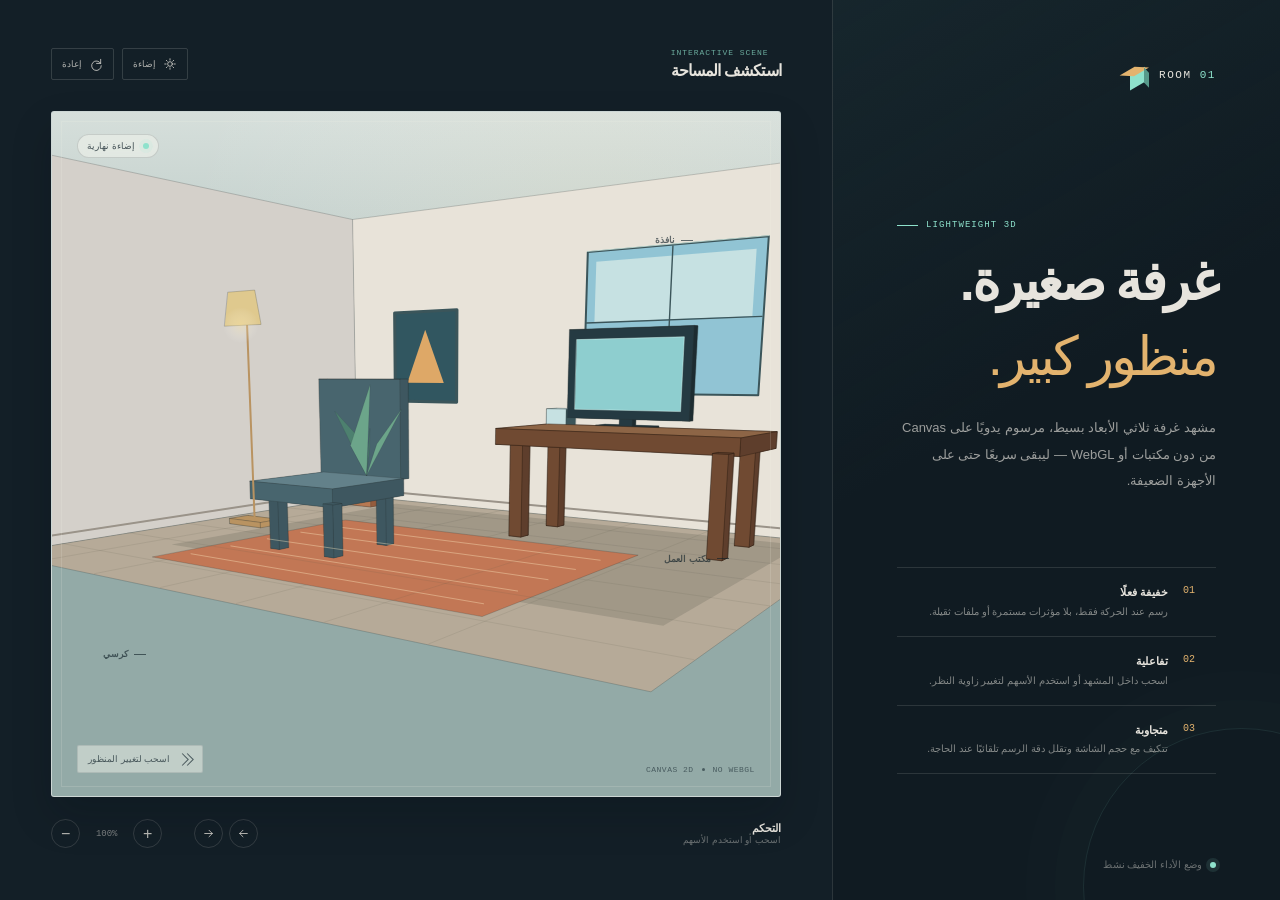
==== commit 443d6d69: "Replace portfolio with lightweight 3D room Co-authored-by: arena-agent <297053741+arena-agent@users." ====
--- a/index.html
+++ b/index.html
@@ -5,354 +5,120 @@
     <meta name="viewport" content="width=device-width, initial-scale=1.0" />
     <meta
       name="description"
-      content="الموقع الشخصي لعبد الرحمن ياسر الأسيوطي — مطور ويب يصنع تجارب رقمية واضحة وسريعة."
+      content="غرفة ثلاثية الأبعاد خفيفة تعمل باستخدام Canvas 2D فقط، ومصممة للأجهزة الضعيفة."
     />
-    <meta name="theme-color" content="#071b2b" />
-    <title>عبد الرحمن ياسر الأسيوطي — مطور ويب</title>
-    <link rel="preconnect" href="https://fonts.googleapis.com" />
-    <link rel="preconnect" href="https://fonts.gstatic.com" crossorigin />
-    <link
-      href="https://fonts.googleapis.com/css2?family=DM+Mono:wght@400;500&family=Readex+Pro:wght@400;500;600;700;800&display=swap"
-      rel="stylesheet"
-    />
+    <meta name="theme-color" content="#101b22" />
+    <title>غرفة صغيرة — تجربة 3D خفيفة</title>
     <link rel="stylesheet" href="styles.css" />
   </head>
   <body>
-    <div class="page-noise" aria-hidden="true"></div>
-    <div class="cursor-glow" aria-hidden="true"></div>
-
-    <header class="site-header" id="top">
-      <div class="container header-inner">
-        <a class="brand" href="#top" aria-label="العودة إلى بداية الصفحة">
-          <span class="brand-mark">AY</span>
-          <span class="brand-name">عبد الرحمن<span>ياسر الأسيوطي</span></span>
+    <main class="experience">
+      <section class="intro-panel" aria-labelledby="page-title">
+        <a class="room-mark" href="#room" aria-label="الانتقال إلى الغرفة">
+          <span class="mark-cube"><i></i><b></b><em></em></span>
+          <span>ROOM <b>01</b></span>
         </a>
 
-        <button class="menu-toggle" type="button" aria-label="فتح القائمة" aria-expanded="false">
-          <span></span><span></span>
-        </button>
+        <div class="intro-copy">
+          <p class="eyebrow"><span></span> LIGHTWEIGHT 3D</p>
+          <h1 id="page-title">غرفة صغيرة.<br /><em>منظور كبير.</em></h1>
+          <p class="intro-text">
+            مشهد غرفة ثلاثي الأبعاد بسيط، مرسوم يدويًا على Canvas من دون مكتبات أو WebGL — ليبقى سريعًا حتى على الأجهزة الضعيفة.
+          </p>
+        </div>
 
-        <nav class="main-nav" aria-label="التنقل الرئيسي">
-          <a class="active" href="#top">الرئيسية</a>
-          <a href="#about">عنّي</a>
-          <a href="#services">الخدمات</a>
-          <a href="#work">الأعمال</a>
-        </nav>
-
-        <a class="header-contact" href="#contact">
-          <span>لنتحدث</span>
-          <svg viewBox="0 0 24 24" aria-hidden="true"><path d="M5 12h13M13 6l6 6-6 6" /></svg>
-        </a>
-      </div>
-    </header>
-
-    <main>
-      <section class="hero" aria-labelledby="hero-title">
-        <div class="hero-orb orb-one" aria-hidden="true"></div>
-        <div class="hero-orb orb-two" aria-hidden="true"></div>
-        <div class="hero-grid" aria-hidden="true"></div>
-        <div class="container hero-layout">
-          <div class="hero-copy">
-            <div class="availability reveal">
-              <span class="availability-dot"></span>
-              متاح للتعاون في مشاريع جديدة
-            </div>
-            <p class="hero-kicker reveal">مطور ويب <span>•</span> واجهات وتجارب رقمية</p>
-            <h1 id="hero-title" class="reveal">
-              أبني حضورًا رقميًا<br />
-              <em>يليق بفكرتك.</em>
-            </h1>
-            <p class="hero-intro reveal">
-              أنا <strong>عبد الرحمن ياسر الأسيوطي</strong>، مبرمج أركز على تحويل الأفكار إلى مواقع وتجارب
-              ويب منظمة، سريعة، وسهلة الاستخدام.
-            </p>
-            <div class="hero-actions reveal">
-              <a class="button button-primary" href="#contact">
-                <span>ابدأ مشروعك</span>
-                <svg viewBox="0 0 24 24" aria-hidden="true"><path d="M5 12h13M13 6l6 6-6 6" /></svg>
-              </a>
-              <a class="text-link" href="#work">
-                <span>استكشف النماذج</span>
-                <span class="link-line"></span>
-              </a>
-            </div>
-            <div class="hero-note reveal">
-              <span class="note-icon">✦</span>
-              تصميم هادئ، تفاصيل دقيقة، وتنفيذ قابل للنمو.
-            </div>
+        <div class="feature-list" aria-label="مميزات التجربة">
+          <div>
+            <span class="feature-number">01</span>
+            <p><strong>خفيفة فعلًا</strong>رسم عند الحركة فقط، بلا مؤثرات مستمرة أو ملفات ثقيلة.</p>
           </div>
-
-          <div class="identity-stage reveal" aria-label="بطاقة تعريف عبد الرحمن ياسر الأسيوطي">
-            <div class="stage-stamp stamp-top">PORTFOLIO / 2026</div>
-            <div class="portrait-shell">
-              <img id="portrait-image" src="assets/portrait-placeholder.svg" alt="هوية بصرية لعبد الرحمن ياسر الأسيوطي" />
-              <div class="portrait-overlay"></div>
-              <div class="portrait-code">&lt;developer /&gt;</div>
-              <label class="change-photo" for="portrait-upload">
-                <svg viewBox="0 0 24 24" aria-hidden="true"><path d="M4 7.5h3l1.4-2h7.2l1.4 2h3A1.5 1.5 0 0 1 21.5 9v9.5A1.5 1.5 0 0 1 20 20H4a1.5 1.5 0 0 1-1.5-1.5V9A1.5 1.5 0 0 1 4 7.5Z"/><circle cx="12" cy="13.5" r="3.5"/></svg>
-                <span>أضف صورتك</span>
-              </label>
-              <input id="portrait-upload" type="file" accept="image/*" hidden />
-              <div class="portrait-caption">
-                <span class="caption-label">عبد الرحمن</span>
-                <span class="caption-role">WEB DEVELOPER</span>
-              </div>
-            </div>
-            <div class="stage-stamp stamp-bottom">DESIGN × CODE</div>
-            <div class="floating-card floating-card--top">
-              <span class="card-pulse"></span>
-              <span>واجهة واضحة</span>
-            </div>
-            <div class="floating-card floating-card--bottom">
-              <span class="mono">01</span>
-              <span>حلول رقمية</span>
-            </div>
-            <div class="stage-ring" aria-hidden="true"></div>
+          <div>
+            <span class="feature-number">02</span>
+            <p><strong>تفاعلية</strong>اسحب داخل المشهد أو استخدم الأسهم لتغيير زاوية النظر.</p>
+          </div>
+          <div>
+            <span class="feature-number">03</span>
+            <p><strong>متجاوبة</strong>تتكيف مع حجم الشاشة وتقلل دقة الرسم تلقائيًا عند الحاجة.</p>
           </div>
         </div>
-        <div class="container hero-bottom">
-          <a class="scroll-cue" href="#about" aria-label="الانتقال إلى قسم من أنا">
-            <span>مرر لاكتشاف المزيد</span>
-            <i></i>
-          </a>
-          <div class="hero-tags" aria-label="مجالات العمل">
-            <span>WEB DEVELOPMENT</span>
-            <span>UI EXPERIENCES</span>
-            <span>DIGITAL PRODUCTS</span>
-          </div>
+
+        <div class="intro-footer">
+          <span class="energy-dot"></span>
+          <span>وضع الأداء الخفيف نشط</span>
         </div>
       </section>
 
-      <section class="intro-strip" aria-label="قيم العمل">
-        <div class="container intro-strip-grid">
-          <p>حلول برمجية تجمع بين <strong>الوضوح</strong>، الأداء، واللمسة البصرية.</p>
-          <div class="strip-divider" aria-hidden="true"></div>
-          <div class="strip-points">
-            <span><i></i> كود منظم</span>
-            <span><i></i> تجربة سلسة</span>
-            <span><i></i> تفاصيل محسوبة</span>
+      <section class="room-panel" id="room" aria-labelledby="room-title">
+        <header class="room-header">
+          <div class="room-heading">
+            <p class="eyebrow">INTERACTIVE SCENE</p>
+            <h2 id="room-title">استكشف المساحة</h2>
+          </div>
+          <div class="header-actions">
+            <button class="icon-button" id="lighting-toggle" type="button" aria-pressed="false" aria-label="تفعيل الإضاءة المسائية" title="تغيير الإضاءة">
+              <svg viewBox="0 0 24 24" aria-hidden="true"><path d="M12 3v2.3M12 18.7V21M3 12h2.3M18.7 12H21M5.64 5.64l1.63 1.63M16.73 16.73l1.63 1.63M18.36 5.64l-1.63 1.63M7.27 16.73l-1.63 1.63"/><circle cx="12" cy="12" r="4"/></svg>
+              <span>إضاءة</span>
+            </button>
+            <button class="icon-button" id="reset-view" type="button" aria-label="إعادة زاوية الغرفة" title="إعادة المنظور">
+              <svg viewBox="0 0 24 24" aria-hidden="true"><path d="M20 11a8.2 8.2 0 1 0 1 4"/><path d="M20 4v7h-7"/></svg>
+              <span>إعادة</span>
+            </button>
+          </div>
+        </header>
+
+        <div class="viewport-shell">
+          <div class="ambient ambient-one" aria-hidden="true"></div>
+          <div class="ambient ambient-two" aria-hidden="true"></div>
+          <canvas
+            id="room-canvas"
+            tabindex="0"
+            aria-label="غرفة ثلاثية الأبعاد. اسحب بإصبعك أو بالفأرة لتدوير المنظور، واستخدم أسهم لوحة المفاتيح للتحكم."
+          ></canvas>
+
+          <div class="scene-label label-window" aria-hidden="true"><i></i> نافذة</div>
+          <div class="scene-label label-desk" aria-hidden="true"><i></i> مكتب العمل</div>
+          <div class="scene-label label-chair" aria-hidden="true"><i></i> كرسي</div>
+
+          <div class="scene-status" aria-live="polite">
+            <span class="status-dot"></span>
+            <span id="lighting-state">إضاءة نهارية</span>
+          </div>
+
+          <div class="performance-badge">
+            <span>CANVAS 2D</span>
+            <i></i>
+            <span>NO WEBGL</span>
+          </div>
+
+          <div class="interaction-hint" id="interaction-hint">
+            <span class="drag-icon"><i></i><i></i></span>
+            <span>اسحب لتغيير المنظور</span>
           </div>
         </div>
-      </section>
 
-      <section class="section about" id="about" aria-labelledby="about-title">
-        <div class="container">
-          <div class="section-heading split-heading reveal">
-            <div>
-              <p class="eyebrow">01 / من أنا</p>
-              <h2 id="about-title">الفكرة الجيدة تستحق<br /><em>تنفيذًا يوازيها.</em></h2>
-            </div>
-            <div class="heading-side">
-              <p>
-                أتعامل مع كل صفحة كمساحة لتوضيح فكرتك، لا لمجرد ملئها بالعناصر. النتيجة: تجربة منظمة
-                تساعد الزائر على الفهم واتخاذ الخطوة التالية بثقة.
-              </p>
-              <a class="arrow-link" href="#services">
-                ما الذي أقدمه؟
-                <span class="arrow-round"><svg viewBox="0 0 24 24" aria-hidden="true"><path d="M5 12h13M13 6l6 6-6 6" /></svg></span>
-              </a>
-            </div>
+        <footer class="room-controls" aria-label="عناصر التحكم في الغرفة">
+          <div class="control-copy">
+            <span class="control-title">التحكم</span>
+            <span class="control-note">اسحب أو استخدم الأسهم</span>
           </div>
-
-          <div class="about-grid">
-            <article class="about-statement reveal">
-              <span class="statement-index">/ 01</span>
-              <p>
-                أبحث عن التوازن بين <mark>الجمال والوظيفة</mark>؛ موقع يجذب الانتباه من اللحظة الأولى،
-                ثم يظل سهلًا ومريحًا في كل خطوة.
-              </p>
-              <div class="signature">AYA<span>.</span></div>
-            </article>
-
-            <div class="capabilities reveal">
-              <article class="capability">
-                <div class="capability-icon icon-teal">
-                  <svg viewBox="0 0 24 24" aria-hidden="true"><path d="M4 5h16v14H4zM4 9h16M8 5v4"/><path d="m9 14 2 2 4-4"/></svg>
-                </div>
-                <div>
-                  <h3>واجهات موجهة للهدف</h3>
-                  <p>صفحات مرتبة ترشد المستخدم نحو الإجراء المناسب، من أول نظرة حتى آخر نقرة.</p>
-                </div>
-              </article>
-              <article class="capability">
-                <div class="capability-icon icon-gold">
-                  <svg viewBox="0 0 24 24" aria-hidden="true"><path d="M12 3 4.5 7.3v9.4L12 21l7.5-4.3V7.3L12 3Z"/><path d="m8.4 11.1 3.6 2.1 3.6-2.1M12 13.2v4.1"/></svg>
-                </div>
-                <div>
-                  <h3>تجارب متجاوبة</h3>
-                  <p>تصميم يحافظ على وضوحه وأناقة تفاصيله على الهاتف، الجهاز اللوحي، وسطح المكتب.</p>
-                </div>
-              </article>
-              <article class="capability">
-                <div class="capability-icon icon-blue">
-                  <svg viewBox="0 0 24 24" aria-hidden="true"><path d="M8 4 3.5 12 8 20M16 4l4.5 8-4.5 8M13.5 3l-3 18"/></svg>
-                </div>
-                <div>
-                  <h3>بناء قابل للتوسع</h3>
-                  <p>هيكل واضح ومكونات مرنة تجعل تعديل الموقع وتطويره لاحقًا أسهل وأسرع.</p>
-                </div>
-              </article>
-            </div>
+          <div class="direction-controls" aria-label="تدوير الغرفة">
+            <button id="turn-right" type="button" aria-label="تدوير الغرفة إلى اليمين">
+              <svg viewBox="0 0 24 24" aria-hidden="true"><path d="M5 12h14M13 6l6 6-6 6"/></svg>
+            </button>
+            <button id="turn-left" type="button" aria-label="تدوير الغرفة إلى اليسار">
+              <svg viewBox="0 0 24 24" aria-hidden="true"><path d="M19 12H5M11 6l-6 6 6 6"/></svg>
+            </button>
           </div>
-        </div>
-      </section>
-
-      <section class="section services" id="services" aria-labelledby="services-title">
-        <div class="services-bg-word" aria-hidden="true">BUILD</div>
-        <div class="container">
-          <div class="section-heading services-heading reveal">
-            <div>
-              <p class="eyebrow eyebrow-light">02 / الخدمات</p>
-              <h2 id="services-title">من الشاشة الأولى<br />إلى <em>الانطباع الأخير.</em></h2>
-            </div>
-            <p>
-              أختار الحل التقني والتصميمي الذي يخدم الفكرة، ثم أحوّله إلى تجربة متماسكة تضع المستخدم في
-              الصورة دائمًا.
-            </p>
+          <div class="zoom-controls">
+            <button id="zoom-out" type="button" aria-label="إبعاد المنظور">−</button>
+            <span id="zoom-value">100%</span>
+            <button id="zoom-in" type="button" aria-label="تقريب المنظور">+</button>
           </div>
-
-          <div class="services-list">
-            <article class="service-item reveal">
-              <div class="service-number">01</div>
-              <div class="service-title"><h3>مواقع شخصية<br />وصفحات هبوط</h3></div>
-              <p>حضور احترافي يعرّف بك أو بخدمتك، ويقدّم الرسالة الأساسية بشكل مباشر وجذاب.</p>
-              <span class="service-arrow"><svg viewBox="0 0 24 24" aria-hidden="true"><path d="M5 12h13M13 6l6 6-6 6" /></svg></span>
-            </article>
-            <article class="service-item reveal">
-              <div class="service-number">02</div>
-              <div class="service-title"><h3>واجهات منتجات<br />رقمية</h3></div>
-              <p>شاشات عملية ومنسقة تجعل رحلة المستخدم أبسط، وتُظهر قيمة منتجك دون تعقيد.</p>
-              <span class="service-arrow"><svg viewBox="0 0 24 24" aria-hidden="true"><path d="M5 12h13M13 6l6 6-6 6" /></svg></span>
-            </article>
-            <article class="service-item reveal">
-              <div class="service-number">03</div>
-              <div class="service-title"><h3>تطوير واجهات<br />ويب مخصصة</h3></div>
-              <p>تحويل التصميم إلى واجهة حية سريعة ومتجاوبة، مع اهتمام بالتفاصيل والأداء.</p>
-              <span class="service-arrow"><svg viewBox="0 0 24 24" aria-hidden="true"><path d="M5 12h13M13 6l6 6-6 6" /></svg></span>
-            </article>
-          </div>
-        </div>
-      </section>
-
-      <section class="section work" id="work" aria-labelledby="work-title">
-        <div class="container">
-          <div class="work-top reveal">
-            <div>
-              <p class="eyebrow">03 / نماذج الواجهة</p>
-              <h2 id="work-title">تفاصيل تصنع<br /><em>فرقًا ملموسًا.</em></h2>
-            </div>
-            <p class="work-note">نماذج بصرية توضح أسلوب بناء واجهات نظيفة، مرنة، وموجهة للمستخدم.</p>
-          </div>
-
-          <div class="project-grid">
-            <article class="project-card project-card--large reveal">
-              <div class="project-visual visual-orbit">
-                <div class="orbit-nav"><span>ORBIT</span><i></i><i></i><i></i></div>
-                <div class="orbit-title">Create your<br /><b>next move.</b></div>
-                <div class="orbit-panel"><span>+42.8%</span><small>monthly signal</small></div>
-                <div class="orbit-rings"></div>
-                <span class="visual-label">DASHBOARD</span>
-              </div>
-              <div class="project-meta">
-                <div><span class="project-type">لوحة تحكم</span><h3>Orbit / بيانات أوضح</h3></div>
-                <span class="project-year">01</span>
-              </div>
-            </article>
-
-            <article class="project-card reveal">
-              <div class="project-visual visual-nawa">
-                <div class="nawa-top"><span>نَوَى</span><span>القائمة</span></div>
-                <div class="nawa-product"><div class="nawa-blob"></div><div><small>قهوة اليوم</small><strong>Colombia<br />Huila</strong><button>اكتشفها</button></div></div>
-                <div class="nawa-bottom"><span>طعم له حكاية</span><span>01 / 03</span></div>
-              </div>
-              <div class="project-meta">
-                <div><span class="project-type">تجارة إلكترونية</span><h3>Nawa / هوية هادئة</h3></div>
-                <span class="project-year">02</span>
-              </div>
-            </article>
-
-            <article class="project-card reveal">
-              <div class="project-visual visual-sahm">
-                <div class="sahm-sidebar"><span>S</span><i></i><i></i><i></i></div>
-                <div class="sahm-content"><small>Good morning, Ahmed</small><b>Make time<br />for what matters.</b><div class="sahm-progress"><span>Today</span><i><em></em></i><strong>70%</strong></div></div>
-                <div class="sahm-circle"></div>
-              </div>
-              <div class="project-meta">
-                <div><span class="project-type">تطبيق إنتاجية</span><h3>Sahm / رحلة أبسط</h3></div>
-                <span class="project-year">03</span>
-              </div>
-            </article>
-          </div>
-          <p class="work-disclaimer reveal">* هذه نماذج واجهات توضيحية قابلة للتخصيص بحسب مشروعك.</p>
-        </div>
-      </section>
-
-      <section class="process" aria-labelledby="process-title">
-        <div class="container process-grid">
-          <div class="process-intro reveal">
-            <p class="eyebrow">04 / طريقة العمل</p>
-            <h2 id="process-title">مسار واضح<br />من <em>الفكرة إلى الإطلاق.</em></h2>
-            <p>خطوات بسيطة تحافظ على وضوح الرؤية، وسرعة التنفيذ، وجودة النتيجة النهائية.</p>
-          </div>
-          <ol class="process-steps">
-            <li class="reveal"><span>01</span><div><h3>نستكشف الفكرة</h3><p>نفهم الهدف والجمهور وما يحتاجه المشروع فعلًا.</p></div></li>
-            <li class="reveal"><span>02</span><div><h3>نرسم التجربة</h3><p>نرتّب المحتوى ومسار المستخدم قبل دخول مرحلة البناء.</p></div></li>
-            <li class="reveal"><span>03</span><div><h3>نبني التفاصيل</h3><p>نحوّل الاتجاه إلى واجهة سريعة ومتجاوبة ومضبوطة.</p></div></li>
-            <li class="reveal"><span>04</span><div><h3>نطلق بثقة</h3><p>نراجع اللمسات الأخيرة لنقدّم تجربة جاهزة للانطلاق.</p></div></li>
-          </ol>
-        </div>
-      </section>
-
-      <section class="contact" id="contact" aria-labelledby="contact-title">
-        <div class="contact-glow" aria-hidden="true"></div>
-        <div class="container contact-layout">
-          <div class="contact-copy reveal">
-            <p class="eyebrow eyebrow-light">05 / تواصل</p>
-            <h2 id="contact-title">لنصنع شيئًا<br /><em>يستحق الزيارة.</em></h2>
-            <p>لديك فكرة، موقع يحتاج حضورًا أفضل، أو منتج تريد إطلاقه؟ اكتب تفاصيله وسأكون سعيدًا بسماعها.</p>
-            <div class="contact-mini-list">
-              <span><i></i> متاح للمشاريع المستقلة</span>
-              <span><i></i> رد واضح وخطوات مرتبة</span>
-            </div>
-          </div>
-
-          <form class="contact-form reveal" id="contact-form" novalidate>
-            <div class="form-head"><span>اكتب رسالتك</span><span class="mono">HELLO_</span></div>
-            <label>
-              <span>الاسم</span>
-              <input id="name" name="name" type="text" placeholder="كيف يمكنني مناداتك؟" autocomplete="name" required />
-            </label>
-            <label>
-              <span>البريد الإلكتروني</span>
-              <input id="email" name="email" type="email" placeholder="name@email.com" autocomplete="email" required />
-            </label>
-            <label>
-              <span>عن المشروع</span>
-              <textarea id="message" name="message" rows="4" placeholder="أخبرني قليلًا عن فكرتك..." required></textarea>
-            </label>
-            <button class="button button-light" type="submit">
-              <span>جهّز الرسالة</span>
-              <svg viewBox="0 0 24 24" aria-hidden="true"><path d="M5 12h13M13 6l6 6-6 6" /></svg>
-            </button>
-            <p class="form-feedback" id="form-feedback" role="status" aria-live="polite"></p>
-          </form>
-        </div>
+        </footer>
       </section>
     </main>
 
-    <footer class="site-footer">
-      <div class="container footer-top">
-        <a class="brand footer-brand" href="#top" aria-label="العودة إلى الأعلى">
-          <span class="brand-mark">AY</span>
-          <span class="brand-name">عبد الرحمن<span>ياسر الأسيوطي</span></span>
-        </a>
-        <a class="back-top" href="#top">العودة للأعلى <span>↑</span></a>
-      </div>
-      <div class="container footer-bottom">
-        <p>© <span id="current-year"></span> عبد الرحمن ياسر الأسيوطي. صُنع بعناية.</p>
-        <p class="footer-mono">BUILD WITH INTENT</p>
-      </div>
-    </footer>
+    <div class="mobile-tip" aria-hidden="true">اسحب الغرفة بإصبعك لاكتشاف التفاصيل <span>↙</span></div>
 
     <script src="script.js"></script>
   </body>
--- a/styles.css
+++ b/styles.css
@@ -1,22 +1,15 @@
 :root {
-  --ink: #091b2a;
-  --ink-soft: #112c3d;
-  --ink-lifted: #163a4b;
-  --cream: #f7f3eb;
-  --paper: #fdfbf6;
-  --line: rgba(9, 27, 42, 0.12);
-  --line-light: rgba(235, 255, 252, 0.17);
-  --teal: #4cd7c8;
-  --teal-bright: #a2f0e5;
-  --teal-deep: #167f78;
-  --gold: #f5be77;
-  --gold-pale: #ffdfb0;
-  --blue: #75bdf2;
-  --muted: #5f6d75;
-  --font-display: "Readex Pro", Tahoma, Arial, sans-serif;
-  --font-mono: "DM Mono", "Courier New", monospace;
-  --shadow: 0 18px 50px rgba(4, 25, 36, 0.12);
-  --container: min(1180px, calc(100% - 72px));
+  --ink: #101b22;
+  --ink-lifted: #17262f;
+  --mist: #e7e4dd;
+  --muted: #9ca7aa;
+  --line: rgba(231, 228, 221, 0.13);
+  --mint: #8ee2cc;
+  --amber: #e3b36e;
+  --canvas-day: #c7d3d2;
+  --canvas-night: #182a34;
+  --sans: Tahoma, "Segoe UI", Arial, sans-serif;
+  --mono: "SFMono-Regular", Consolas, "Liberation Mono", monospace;
 }
 
 * {
@@ -24,49 +17,319 @@
 }
 
 html {
-  scroll-behavior: smooth;
-  scroll-padding-top: 92px;
+  min-width: 320px;
+  background: var(--ink);
 }
 
 body {
   min-width: 320px;
   margin: 0;
-  color: var(--ink);
-  background: var(--paper);
-  font-family: var(--font-display);
-  font-size: 15px;
-  line-height: 1.7;
-  overflow-x: hidden;
-}
-
-body::selection {
-  color: var(--ink);
-  background: var(--teal-bright);
-}
-
-a {
-  color: inherit;
+  color: var(--mist);
+  background:
+    radial-gradient(circle at 7% 1%, rgba(142, 226, 204, 0.09), transparent 23rem),
+    var(--ink);
+  font-family: var(--sans);
+  -webkit-font-smoothing: antialiased;
+  text-rendering: optimizeLegibility;
+}
+
+button {
+  font: inherit;
+}
+
+button:focus-visible,
+canvas:focus-visible,
+a:focus-visible {
+  outline: 2px solid var(--mint);
+  outline-offset: 4px;
+}
+
+.experience {
+  display: grid;
+  grid-template-columns: minmax(270px, 0.7fr) minmax(0, 1.3fr);
+  width: min(1440px, 100%);
+  min-height: 100svh;
+  margin: 0 auto;
+}
+
+.intro-panel {
+  position: relative;
+  display: flex;
+  flex-direction: column;
+  min-height: 100svh;
+  padding: clamp(32px, 5vw, 72px) clamp(26px, 5vw, 70px) 30px;
+  overflow: hidden;
+  background:
+    linear-gradient(150deg, rgba(40, 69, 74, 0.26), transparent 44%),
+    #101b22;
+  border-left: 1px solid var(--line);
+}
+
+.intro-panel::before {
+  position: absolute;
+  top: 0;
+  left: -1px;
+  width: 1px;
+  height: 34%;
+  content: "";
+  background: var(--mint);
+}
+
+.intro-panel::after {
+  position: absolute;
+  right: -120px;
+  bottom: -145px;
+  width: 315px;
+  height: 315px;
+  content: "";
+  opacity: 0.38;
+  border: 1px solid rgba(142, 226, 204, 0.27);
+  border-radius: 50%;
+  box-shadow: 0 0 0 28px rgba(142, 226, 204, 0.025), 0 0 0 57px rgba(142, 226, 204, 0.018);
+}
+
+.room-mark {
+  position: relative;
+  z-index: 1;
+  display: inline-flex;
+  align-items: center;
+  align-self: flex-start;
+  gap: 10px;
+  color: var(--mist);
+  direction: ltr;
+  font-family: var(--mono);
+  font-size: 11px;
+  letter-spacing: 0.14em;
   text-decoration: none;
 }
 
-button,
-input,
-textarea {
-  font: inherit;
-}
-
-button {
+.room-mark > span:last-child b {
+  color: var(--mint);
+  font-weight: 400;
+}
+
+.mark-cube {
+  position: relative;
+  display: block;
+  width: 19px;
+  height: 21px;
+  transform: skewY(-30deg);
+}
+
+.mark-cube i,
+.mark-cube b,
+.mark-cube em {
+  position: absolute;
+  display: block;
+  content: "";
+}
+
+.mark-cube i {
+  bottom: 0;
+  left: 0;
+  width: 15px;
+  height: 15px;
+  background: var(--mint);
+}
+
+.mark-cube b {
+  top: 0;
+  left: 4px;
+  width: 15px;
+  height: 9px;
+  background: var(--amber);
+  transform: skewX(58deg);
+  transform-origin: bottom left;
+}
+
+.mark-cube em {
+  right: 0;
+  bottom: 0;
+  width: 5px;
+  height: 15px;
+  background: #579a8b;
+  transform: skewY(59deg);
+  transform-origin: bottom left;
+}
+
+.intro-copy {
+  position: relative;
+  z-index: 1;
+  max-width: 455px;
+  margin-top: clamp(82px, 15vh, 168px);
+}
+
+.eyebrow {
+  display: flex;
+  align-items: center;
+  gap: 8px;
+  margin: 0 0 15px;
+  color: var(--mint);
+  direction: ltr;
+  font-family: var(--mono);
+  font-size: 9px;
+  font-weight: 500;
+  letter-spacing: 0.12em;
+}
+
+.eyebrow span {
+  display: block;
+  width: 21px;
+  height: 1px;
+  background: currentColor;
+}
+
+h1,
+h2,
+p {
+  margin-top: 0;
+}
+
+h1,
+h2 {
+  letter-spacing: -0.055em;
+}
+
+h1 {
+  margin-bottom: 21px;
+  color: var(--mist);
+  font-size: clamp(38px, 4.25vw, 66px);
+  font-weight: 700;
+  line-height: 1.37;
+}
+
+h1 em {
+  color: var(--amber);
+  font-style: normal;
+  font-weight: 500;
+}
+
+.intro-text {
+  max-width: 421px;
+  margin-bottom: 0;
+  color: rgba(231, 228, 221, 0.65);
+  font-size: 13px;
+  line-height: 2.05;
+}
+
+.feature-list {
+  position: relative;
+  z-index: 1;
+  display: grid;
+  gap: 0;
+  max-width: 460px;
+  margin-top: clamp(42px, 8vh, 92px);
+  border-top: 1px solid var(--line);
+}
+
+.feature-list > div {
+  display: grid;
+  grid-template-columns: 33px 1fr;
+  gap: 15px;
+  align-items: start;
+  padding: 15px 0;
+  border-bottom: 1px solid var(--line);
+}
+
+.feature-number {
+  padding-top: 2px;
+  color: var(--amber);
+  direction: ltr;
+  font-family: var(--mono);
+  font-size: 10px;
+}
+
+.feature-list p {
+  display: flex;
+  flex-wrap: wrap;
+  gap: 0 7px;
+  margin: 0;
+  color: rgba(231, 228, 221, 0.53);
+  font-size: 10px;
+  line-height: 1.8;
+}
+
+.feature-list strong {
+  color: var(--mist);
+  font-size: 11px;
+  font-weight: 700;
+}
+
+.intro-footer {
+  position: relative;
+  z-index: 1;
+  display: flex;
+  align-items: center;
+  gap: 8px;
+  margin-top: auto;
+  padding-top: 34px;
+  color: rgba(231, 228, 221, 0.42);
+  font-size: 10px;
+}
+
+.energy-dot,
+.status-dot {
+  width: 6px;
+  height: 6px;
+  border-radius: 50%;
+  background: var(--mint);
+  box-shadow: 0 0 0 4px rgba(142, 226, 204, 0.11);
+}
+
+.room-panel {
+  display: flex;
+  flex-direction: column;
+  min-width: 0;
+  min-height: 100svh;
+  padding: clamp(24px, 3vw, 46px) clamp(24px, 4vw, 58px) 30px;
+  background: #131f27;
+}
+
+.room-header {
+  display: flex;
+  align-items: center;
+  justify-content: space-between;
+  gap: 20px;
+  min-height: 51px;
+  margin-bottom: 22px;
+}
+
+.room-heading .eyebrow {
+  margin-bottom: 4px;
+  color: rgba(142, 226, 204, 0.72);
+  font-size: 8px;
+}
+
+.room-heading h2 {
+  margin: 0;
+  color: var(--mist);
+  font-size: 16px;
+  font-weight: 600;
+}
+
+.header-actions {
+  display: flex;
+  gap: 8px;
+}
+
+.icon-button {
+  display: inline-flex;
+  align-items: center;
+  gap: 7px;
+  min-height: 32px;
+  padding: 6px 10px;
+  color: rgba(231, 228, 221, 0.75);
   cursor: pointer;
-}
-
-img {
-  display: block;
-  max-width: 100%;
-}
-
-svg {
-  width: 1em;
-  height: 1em;
+  background: transparent;
+  border: 1px solid rgba(231, 228, 221, 0.16);
+  border-radius: 2px;
+  font-size: 9px;
+  transition: color 0.18s ease, background 0.18s ease, border-color 0.18s ease;
+}
+
+.icon-button svg {
+  width: 14px;
+  height: 14px;
   fill: none;
   stroke: currentColor;
   stroke-linecap: round;
@@ -74,2095 +337,498 @@
   stroke-width: 1.7;
 }
 
-.page-noise {
-  position: fixed;
-  z-index: 100;
-  inset: 0;
-  pointer-events: none;
-  opacity: 0.045;
-  background-image: url("data:image/svg+xml,%3Csvg viewBox='0 0 180 180' xmlns='http://www.w3.org/2000/svg'%3E%3Cfilter id='n'%3E%3CfeTurbulence type='fractalNoise' baseFrequency='.95' numOctaves='3' stitchTiles='stitch'/%3E%3C/filter%3E%3Crect width='100%25' height='100%25' filter='url(%23n)' opacity='.9'/%3E%3C/svg%3E");
-}
-
-.cursor-glow {
-  position: fixed;
-  z-index: 98;
-  top: -140px;
-  left: -140px;
-  width: 280px;
-  height: 280px;
-  border-radius: 50%;
-  pointer-events: none;
-  opacity: 0;
-  background: radial-gradient(circle, rgba(76, 215, 200, 0.075), transparent 66%);
-  transform: translate(-1000px, -1000px);
-  transition: opacity 0.35s ease;
-}
-
-.container {
-  width: var(--container);
-  margin-inline: auto;
-}
-
-.site-header {
-  position: absolute;
-  z-index: 20;
-  top: 0;
-  right: 0;
-  left: 0;
-  color: var(--cream);
-  transition: background 0.3s ease, box-shadow 0.3s ease, backdrop-filter 0.3s ease;
-}
-
-.site-header.is-scrolled {
-  position: fixed;
-  background: rgba(7, 27, 42, 0.86);
-  box-shadow: 0 8px 30px rgba(2, 15, 23, 0.18);
-  -webkit-backdrop-filter: blur(14px);
-  backdrop-filter: blur(14px);
-}
-
-.header-inner {
-  display: flex;
-  align-items: center;
-  min-height: 92px;
-  gap: 34px;
-}
-
-.brand {
-  display: inline-flex;
-  flex-shrink: 0;
-  align-items: center;
-  gap: 10px;
-}
-
-.brand-mark {
-  display: grid;
-  width: 34px;
-  height: 34px;
-  place-items: center;
+.icon-button:hover,
+.icon-button[aria-pressed="true"] {
   color: var(--ink);
-  background: var(--teal);
-  border-radius: 50%;
-  font-family: var(--font-mono);
-  font-size: 11px;
-  font-weight: 500;
-  letter-spacing: -1px;
-}
-
-.brand-name {
-  display: flex;
-  flex-direction: column;
-  color: inherit;
-  font-size: 11px;
-  font-weight: 700;
-  line-height: 1.28;
-  white-space: nowrap;
-}
-
-.brand-name span {
-  color: rgba(247, 243, 235, 0.56);
-  font-size: 9px;
-  font-weight: 500;
-}
-
-.main-nav {
-  display: flex;
-  align-items: center;
-  justify-content: center;
-  gap: clamp(20px, 3vw, 40px);
-  margin-inline: auto;
-}
-
-.main-nav a {
+  background: var(--mint);
+  border-color: var(--mint);
+}
+
+.viewport-shell {
   position: relative;
-  padding-block: 8px;
-  color: rgba(247, 243, 235, 0.66);
-  font-size: 12px;
-  font-weight: 500;
-  transition: color 0.2s ease;
-}
-
-.main-nav a::after {
-  position: absolute;
-  bottom: 2px;
-  right: 0;
-  width: 0;
-  height: 1px;
-  content: "";
-  background: var(--teal);
-  transition: width 0.25s ease;
-}
-
-.main-nav a:hover,
-.main-nav a.active {
-  color: var(--cream);
-}
-
-.main-nav a:hover::after,
-.main-nav a.active::after {
-  right: auto;
-  left: 0;
-  width: 100%;
-}
-
-.header-contact {
-  display: inline-flex;
-  align-items: center;
-  gap: 11px;
-  padding: 10px 2px;
-  color: var(--cream);
-  font-size: 12px;
-  font-weight: 600;
-}
-
-.header-contact svg {
-  width: 18px;
-  height: 18px;
-  padding: 3px;
-  color: var(--ink);
-  background: var(--gold);
-  border-radius: 50%;
-  transition: transform 0.2s ease;
-}
-
-.header-contact:hover svg {
-  transform: translateX(-4px);
-}
-
-.menu-toggle {
-  display: none;
-  width: 42px;
-  height: 42px;
-  padding: 0;
-  color: var(--cream);
-  background: transparent;
-  border: 1px solid rgba(247, 243, 235, 0.25);
-  border-radius: 50%;
-}
-
-.menu-toggle span {
-  display: block;
-  width: 17px;
-  height: 1px;
-  margin: 4px auto;
-  background: currentColor;
-  transition: transform 0.2s ease;
-}
-
-.hero {
-  position: relative;
-  min-height: max(730px, 100svh);
-  padding-top: 140px;
-  color: var(--cream);
-  isolation: isolate;
+  flex: 1;
+  min-height: 480px;
   overflow: hidden;
-  background: var(--ink);
-}
-
-.hero::before {
-  position: absolute;
-  z-index: -3;
-  inset: 0;
-  content: "";
-  background:
-    linear-gradient(112deg, #091b2a 0%, #0a2333 47%, #0c2c3c 100%);
-}
-
-.hero::after {
-  position: absolute;
-  z-index: -2;
-  inset: 0;
-  content: "";
-  opacity: 0.38;
-  background-image: linear-gradient(rgba(154, 226, 218, 0.05) 1px, transparent 1px), linear-gradient(90deg, rgba(154, 226, 218, 0.05) 1px, transparent 1px);
-  background-size: 58px 58px;
-  mask-image: linear-gradient(to bottom, black, rgba(0, 0, 0, 0.3));
-}
-
-.hero-orb {
-  position: absolute;
-  z-index: -1;
-  border-radius: 50%;
-  filter: blur(2px);
-  pointer-events: none;
-}
-
-.orb-one {
-  top: -280px;
-  left: -130px;
-  width: 660px;
-  height: 660px;
-  opacity: 0.33;
-  background: radial-gradient(circle at 65% 65%, rgba(77, 215, 200, 0.7), transparent 66%);
-}
-
-.orb-two {
-  right: 4%;
-  bottom: -330px;
-  width: 640px;
-  height: 640px;
-  opacity: 0.34;
-  background: radial-gradient(circle, rgba(243, 176, 101, 0.5), transparent 64%);
-}
-
-.hero-grid {
-  position: absolute;
-  z-index: -1;
-  top: 30%;
-  left: calc(50% - 470px);
-  width: 900px;
-  height: 400px;
-  opacity: 0.26;
-  transform: rotate(-33deg);
-  border: 1px solid rgba(162, 240, 229, 0.15);
-  background: repeating-linear-gradient(90deg, transparent 0 83px, rgba(162, 240, 229, 0.17) 84px 85px), repeating-linear-gradient(0deg, transparent 0 83px, rgba(162, 240, 229, 0.17) 84px 85px);
-}
-
-.hero-layout {
-  display: grid;
-  grid-template-columns: minmax(0, 1.05fr) minmax(390px, 0.75fr);
-  align-items: center;
-  min-height: calc(100svh - 244px);
-  gap: clamp(30px, 8vw, 140px);
-}
-
-.hero-copy {
-  max-width: 660px;
-  padding-bottom: 9px;
-}
-
-.availability {
-  display: inline-flex;
-  align-items: center;
-  gap: 8px;
-  margin-bottom: 23px;
-  padding: 7px 12px;
-  color: var(--teal-bright);
-  background: rgba(80, 215, 200, 0.09);
-  border: 1px solid rgba(145, 242, 229, 0.17);
-  border-radius: 30px;
-  font-size: 10px;
-  font-weight: 500;
-}
-
-.availability-dot {
-  width: 6px;
-  height: 6px;
-  border-radius: 50%;
-  background: var(--teal);
-  box-shadow: 0 0 0 4px rgba(76, 215, 200, 0.13);
-}
-
-.hero-kicker,
-.eyebrow {
-  margin: 0;
-  color: var(--teal-deep);
-  font-family: var(--font-mono);
-  font-size: 10px;
-  letter-spacing: 0.085em;
-}
-
-.hero-kicker {
-  margin-bottom: 18px;
-  color: var(--gold-pale);
-}
-
-.hero-kicker span {
-  padding-inline: 5px;
-  color: var(--teal);
-}
-
-h1,
-h2,
-h3,
-p {
-  margin-top: 0;
-}
-
-h1,
-h2,
-h3 {
-  font-family: var(--font-display);
-}
-
-.hero h1 {
-  max-width: 690px;
-  margin-bottom: 24px;
-  font-size: clamp(41px, 5.15vw, 76px);
-  font-weight: 700;
-  letter-spacing: -0.065em;
-  line-height: 1.28;
-}
-
-em {
-  color: var(--teal);
-  font-style: normal;
-  font-weight: 500;
-}
-
-.hero h1 em {
-  position: relative;
-  display: inline-block;
-  color: var(--gold-pale);
-}
-
-.hero h1 em::after {
-  position: absolute;
-  right: 1%;
-  bottom: 3px;
-  left: 3%;
-  height: 10px;
-  content: "";
-  opacity: 0.65;
-  background: var(--teal);
-  transform: rotate(-1.5deg);
-  transform-origin: right center;
-  mix-blend-mode: screen;
-}
-
-.hero-intro {
-  max-width: 570px;
-  margin-bottom: 30px;
-  color: rgba(247, 243, 235, 0.68);
-  font-size: 15px;
-  line-height: 2;
-}
-
-.hero-intro strong {
-  color: var(--cream);
-  font-weight: 600;
-}
-
-.hero-actions {
-  display: flex;
-  flex-wrap: wrap;
-  align-items: center;
-  gap: 24px;
-}
-
-.button {
-  display: inline-flex;
-  align-items: center;
-  justify-content: center;
-  gap: 19px;
-  min-height: 53px;
-  padding: 13px 18px 13px 14px;
-  border: 1px solid transparent;
-  border-radius: 2px;
-  font-size: 12px;
-  font-weight: 700;
-  transition: transform 0.2s ease, background 0.2s ease, color 0.2s ease, box-shadow 0.2s ease;
-}
-
-.button svg {
-  width: 26px;
-  height: 26px;
-  padding: 6px;
-  border-radius: 50%;
-}
-
-.button-primary {
-  color: var(--ink);
-  background: var(--teal);
-  box-shadow: 0 10px 25px rgba(18, 157, 145, 0.18);
-}
-
-.button-primary svg {
-  color: var(--cream);
-  background: var(--ink);
-}
-
-.button-primary:hover {
-  background: var(--teal-bright);
-  box-shadow: 0 13px 30px rgba(76, 215, 200, 0.22);
-  transform: translateY(-3px);
-}
-
-.button-primary:hover svg,
-.button-light:hover svg {
-  transform: translateX(-3px);
-}
-
-.text-link {
-  display: inline-flex;
-  align-items: center;
-  gap: 11px;
-  color: var(--cream);
-  font-size: 12px;
-  font-weight: 600;
-}
-
-.link-line {
-  width: 30px;
-  height: 1px;
-  background: var(--gold);
-  transition: width 0.2s ease;
-}
-
-.text-link:hover .link-line {
-  width: 44px;
-}
-
-.hero-note {
-  display: flex;
-  align-items: center;
-  gap: 9px;
-  margin-top: 42px;
-  color: rgba(247, 243, 235, 0.45);
-  font-size: 10px;
-}
-
-.note-icon {
-  color: var(--gold);
-  font-size: 14px;
-}
-
-.identity-stage {
-  position: relative;
-  width: min(100%, 400px);
-  min-height: 514px;
-  margin-inline: auto 0;
-  direction: ltr;
-}
-
-.portrait-shell {
+  background: var(--canvas-day);
+  border: 1px solid rgba(231, 228, 221, 0.16);
+  border-radius: 3px;
+  box-shadow: 0 19px 40px rgba(2, 10, 14, 0.18);
+  transition: background 0.2s ease;
+}
+
+.viewport-shell.is-night {
+  background: var(--canvas-night);
+}
+
+.viewport-shell::after {
   position: absolute;
   z-index: 2;
-  top: 43px;
-  right: 19px;
-  bottom: 24px;
-  left: 51px;
-  overflow: hidden;
-  background: #0b2334;
-  box-shadow: 0 30px 55px rgba(2, 12, 19, 0.23);
-}
-
-.portrait-shell::before {
-  position: absolute;
-  z-index: 2;
-  inset: 11px;
+  inset: 9px;
   content: "";
   pointer-events: none;
-  border: 1px solid rgba(215, 255, 249, 0.18);
-}
-
-.portrait-shell img {
-  width: 100%;
-  height: 100%;
-  object-fit: cover;
-  object-position: center;
-  transition: transform 0.4s ease, filter 0.4s ease;
-}
-
-.portrait-shell:hover img {
-  transform: scale(1.035);
-}
-
-.portrait-shell img.is-personal-photo {
-  filter: saturate(0.88) contrast(1.05);
-}
-
-.portrait-overlay {
+  border: 1px solid rgba(246, 244, 236, 0.15);
+}
+
+#room-canvas {
   position: absolute;
   z-index: 1;
   inset: 0;
+  display: block;
+  width: 100%;
+  height: 100%;
+  touch-action: none;
+  cursor: grab;
+  -webkit-tap-highlight-color: transparent;
+}
+
+#room-canvas.is-dragging {
+  cursor: grabbing;
+}
+
+.ambient {
+  position: absolute;
+  z-index: 0;
   pointer-events: none;
-  background: linear-gradient(180deg, rgba(5, 22, 33, 0.06) 28%, rgba(5, 22, 33, 0.88) 100%);
-}
-
-.portrait-code {
-  position: absolute;
-  z-index: 3;
-  top: 26px;
-  left: 28px;
-  color: var(--teal-bright);
-  font-family: var(--font-mono);
-  font-size: 9px;
-  letter-spacing: 0.11em;
-}
-
-.portrait-caption {
-  position: absolute;
-  z-index: 3;
-  right: 29px;
-  bottom: 31px;
-  left: 29px;
-  display: flex;
-  flex-direction: column;
-  gap: 4px;
-  color: var(--cream);
-  text-align: right;
-  direction: rtl;
-}
-
-.caption-label {
-  font-size: 17px;
-  font-weight: 700;
-}
-
-.caption-role {
-  color: var(--teal-bright);
-  font-family: var(--font-mono);
-  font-size: 8px;
-  letter-spacing: 0.13em;
-}
-
-.change-photo {
+  border-radius: 50%;
+}
+
+.ambient-one {
+  top: -110px;
+  right: -100px;
+  width: 290px;
+  height: 290px;
+  opacity: 0.3;
+  background: radial-gradient(circle, rgba(247, 225, 160, 0.9), rgba(247, 225, 160, 0) 68%);
+}
+
+.ambient-two {
+  bottom: -180px;
+  left: -130px;
+  width: 390px;
+  height: 390px;
+  opacity: 0.29;
+  background: radial-gradient(circle, rgba(103, 183, 175, 0.68), rgba(103, 183, 175, 0) 68%);
+}
+
+.scene-label,
+.scene-status,
+.performance-badge,
+.interaction-hint {
   position: absolute;
   z-index: 4;
-  top: 25px;
+  pointer-events: none;
+}
+
+.scene-label {
+  display: flex;
+  align-items: center;
+  gap: 6px;
+  color: rgba(15, 31, 39, 0.62);
+  font-size: 9px;
+  font-weight: 600;
+}
+
+.scene-label i {
+  display: block;
+  width: 12px;
+  height: 1px;
+  background: currentColor;
+}
+
+.label-window {
+  top: 18%;
+  right: 12%;
+}
+
+.label-desk {
+  right: 7%;
+  bottom: 34%;
+}
+
+.label-chair {
+  bottom: 20%;
+  left: 7%;
+}
+
+.viewport-shell.is-night .scene-label {
+  color: rgba(225, 240, 236, 0.54);
+}
+
+.scene-status {
+  top: 22px;
+  left: 25px;
+  display: flex;
+  align-items: center;
+  gap: 8px;
+  padding: 6px 9px;
+  color: rgba(15, 31, 39, 0.75);
+  direction: rtl;
+  background: rgba(244, 246, 238, 0.52);
+  border: 1px solid rgba(16, 27, 34, 0.14);
+  border-radius: 30px;
+  -webkit-backdrop-filter: blur(5px);
+  backdrop-filter: blur(5px);
+  font-size: 9px;
+}
+
+.viewport-shell.is-night .scene-status {
+  color: rgba(232, 243, 238, 0.8);
+  background: rgba(16, 30, 38, 0.53);
+  border-color: rgba(220, 255, 246, 0.18);
+}
+
+.performance-badge {
   right: 25px;
-  display: inline-flex;
-  align-items: center;
+  bottom: 22px;
+  display: flex;
+  align-items: center;
+  gap: 8px;
+  color: rgba(15, 31, 39, 0.56);
+  direction: ltr;
+  font-family: var(--mono);
+  font-size: 8px;
+  letter-spacing: 0.06em;
+}
+
+.performance-badge i {
+  width: 3px;
+  height: 3px;
+  background: currentColor;
+  border-radius: 50%;
+}
+
+.viewport-shell.is-night .performance-badge {
+  color: rgba(228, 245, 240, 0.48);
+}
+
+.interaction-hint {
+  bottom: 23px;
+  left: 25px;
+  display: flex;
+  align-items: center;
+  gap: 8px;
+  padding: 8px 10px;
+  color: rgba(15, 31, 39, 0.68);
+  background: rgba(244, 246, 238, 0.47);
+  border: 1px solid rgba(16, 27, 34, 0.1);
+  border-radius: 2px;
+  font-size: 9px;
+  transition: opacity 0.2s ease;
+}
+
+.interaction-hint.is-hidden {
+  opacity: 0;
+}
+
+.drag-icon {
+  display: flex;
+  gap: 3px;
+}
+
+.drag-icon i {
+  display: block;
+  width: 9px;
+  height: 9px;
+  border-top: 1px solid currentColor;
+  border-right: 1px solid currentColor;
+  transform: rotate(45deg);
+}
+
+.drag-icon i:last-child {
+  margin-right: -7px;
+}
+
+.viewport-shell.is-night .interaction-hint {
+  color: rgba(228, 245, 240, 0.7);
+  background: rgba(16, 30, 38, 0.48);
+  border-color: rgba(220, 255, 246, 0.16);
+}
+
+.room-controls {
+  display: grid;
+  grid-template-columns: 1fr auto auto;
+  gap: 32px;
+  align-items: center;
+  min-height: 73px;
+  color: rgba(231, 228, 221, 0.7);
+}
+
+.control-copy {
+  display: flex;
+  flex-direction: column;
+  gap: 0;
+}
+
+.control-title {
+  color: var(--mist);
+  font-size: 11px;
+  font-weight: 700;
+}
+
+.control-note {
+  color: rgba(231, 228, 221, 0.42);
+  font-size: 9px;
+}
+
+.direction-controls,
+.zoom-controls {
+  display: flex;
+  align-items: center;
+  direction: ltr;
+}
+
+.direction-controls {
   gap: 6px;
-  padding: 7px 9px;
-  color: var(--cream);
+}
+
+.direction-controls button,
+.zoom-controls button {
+  display: grid;
+  width: 29px;
+  height: 29px;
+  padding: 0;
+  place-items: center;
+  color: rgba(231, 228, 221, 0.78);
   cursor: pointer;
-  direction: rtl;
-  background: rgba(7, 28, 42, 0.66);
-  border: 1px solid rgba(240, 255, 252, 0.25);
-  border-radius: 30px;
-  -webkit-backdrop-filter: blur(6px);
-  backdrop-filter: blur(6px);
-  font-size: 9px;
-  transition: background 0.2s ease, transform 0.2s ease;
-}
-
-.change-photo svg {
+  background: transparent;
+  border: 1px solid rgba(231, 228, 221, 0.15);
+  border-radius: 50%;
+  transition: color 0.18s ease, border-color 0.18s ease, background 0.18s ease;
+}
+
+.direction-controls svg {
   width: 13px;
   height: 13px;
-}
-
-.change-photo:hover {
-  background: rgba(22, 127, 120, 0.85);
-  transform: translateY(-2px);
-}
-
-.stage-stamp {
-  position: absolute;
-  z-index: 3;
-  color: rgba(216, 255, 249, 0.47);
-  font-family: var(--font-mono);
-  font-size: 8px;
-  letter-spacing: 0.13em;
-}
-
-.stamp-top {
-  top: 13px;
-  left: 0;
-  transform: rotate(-90deg) translateX(-100%);
-  transform-origin: top left;
-}
-
-.stamp-bottom {
-  right: 13px;
-  bottom: -1px;
-  transform: rotate(-90deg) translateX(100%);
-  transform-origin: right bottom;
-}
-
-.floating-card {
-  position: absolute;
-  z-index: 4;
-  display: flex;
-  align-items: center;
-  gap: 9px;
-  padding: 10px 13px;
-  color: var(--cream);
-  direction: rtl;
-  background: rgba(20, 56, 68, 0.88);
-  border: 1px solid rgba(160, 240, 229, 0.28);
-  box-shadow: 0 11px 25px rgba(0, 10, 15, 0.2);
-  -webkit-backdrop-filter: blur(9px);
-  backdrop-filter: blur(9px);
-  font-size: 10px;
-}
-
-.floating-card--top {
-  top: 8px;
-  right: -20px;
-}
-
-.floating-card--bottom {
-  bottom: 0;
-  left: -19px;
-}
-
-.card-pulse {
-  width: 7px;
-  height: 7px;
-  border-radius: 50%;
-  background: var(--teal);
-  box-shadow: 0 0 0 4px rgba(76, 215, 200, 0.13);
-}
-
-.mono {
-  font-family: var(--font-mono);
-}
-
-.floating-card .mono {
-  color: var(--gold);
-  font-size: 13px;
-}
-
-.stage-ring {
-  position: absolute;
-  z-index: 0;
-  right: -50px;
-  bottom: 26px;
-  width: 245px;
-  height: 245px;
-  border: 1px solid rgba(245, 190, 119, 0.44);
-  border-radius: 50%;
-}
-
-.stage-ring::before,
-.stage-ring::after {
-  position: absolute;
-  border: 1px solid rgba(162, 240, 229, 0.19);
-  border-radius: inherit;
-  content: "";
-}
-
-.stage-ring::before {
-  inset: 18px;
-}
-
-.stage-ring::after {
-  inset: 43px;
-}
-
-.hero-bottom {
-  display: flex;
-  align-items: center;
-  justify-content: space-between;
-  padding-top: 12px;
-  padding-bottom: 28px;
-}
-
-.scroll-cue {
-  display: inline-flex;
-  align-items: center;
-  gap: 12px;
-  color: rgba(247, 243, 235, 0.45);
-  font-size: 10px;
-}
-
-.scroll-cue i {
-  position: relative;
-  display: block;
-  width: 32px;
-  height: 1px;
-  background: rgba(247, 243, 235, 0.3);
-  overflow: hidden;
-}
-
-.scroll-cue i::after {
-  position: absolute;
-  top: 0;
-  right: 0;
-  width: 11px;
-  height: 1px;
-  content: "";
-  background: var(--teal);
-  animation: cue 1.8s ease-in-out infinite;
-}
-
-@keyframes cue {
-  0% { transform: translateX(0); }
-  50% { transform: translateX(-22px); }
-  100% { transform: translateX(0); }
-}
-
-.hero-tags {
-  display: flex;
-  gap: 22px;
-  color: rgba(247, 243, 235, 0.38);
-  direction: ltr;
-  font-family: var(--font-mono);
-  font-size: 8px;
-  letter-spacing: 0.08em;
-}
-
-.hero-tags span + span::before {
-  display: inline-block;
-  width: 3px;
-  height: 3px;
-  margin: 0 20px 2px 0;
-  content: "";
-  background: var(--gold);
-  border-radius: 50%;
-}
-
-.intro-strip {
+  fill: none;
+  stroke: currentColor;
+  stroke-linecap: round;
+  stroke-linejoin: round;
+  stroke-width: 1.8;
+}
+
+.direction-controls button:hover,
+.zoom-controls button:hover {
   color: var(--ink);
-  background: var(--gold);
-}
-
-.intro-strip-grid {
-  display: grid;
-  grid-template-columns: 1fr 1px 1fr;
-  gap: clamp(25px, 5vw, 70px);
-  align-items: center;
-  min-height: 108px;
-}
-
-.intro-strip p {
-  margin: 0;
-  font-size: 15px;
-  line-height: 1.8;
-}
-
-.intro-strip p strong {
-  font-weight: 800;
-}
-
-.strip-divider {
-  width: 1px;
-  height: 35px;
-  background: rgba(9, 27, 42, 0.25);
-}
-
-.strip-points {
-  display: flex;
-  flex-wrap: wrap;
-  gap: 10px 19px;
-  color: rgba(9, 27, 42, 0.8);
-  font-size: 11px;
-  font-weight: 600;
-}
-
-.strip-points span {
-  display: inline-flex;
-  align-items: center;
-  gap: 6px;
-}
-
-.strip-points i,
-.contact-mini-list i {
-  display: inline-block;
-  width: 6px;
-  height: 6px;
-  background: var(--ink);
-  border-radius: 50%;
-}
-
-.section {
-  padding: 139px 0;
-}
-
-.section-heading {
-  margin-bottom: 64px;
-}
-
-.split-heading {
-  display: grid;
-  grid-template-columns: 1.07fr 0.7fr;
-  gap: 10%;
-  align-items: end;
-}
-
-.eyebrow {
-  margin-bottom: 17px;
-  font-size: 10px;
-  font-weight: 500;
-}
-
-.section h2,
-.process h2,
-.contact h2 {
-  margin-bottom: 0;
-  color: var(--ink);
-  font-size: clamp(31px, 4.2vw, 57px);
-  font-weight: 700;
-  letter-spacing: -0.07em;
-  line-height: 1.35;
-}
-
-.section h2 em,
-.process h2 em {
-  color: var(--teal-deep);
-  font-weight: 500;
-}
-
-.heading-side {
-  max-width: 380px;
-  padding-bottom: 2px;
-}
-
-.heading-side p {
-  margin-bottom: 21px;
-  color: var(--muted);
-  font-size: 13px;
-  line-height: 2;
-}
-
-.arrow-link {
-  display: inline-flex;
-  align-items: center;
-  gap: 9px;
-  color: var(--ink);
-  font-size: 11px;
-  font-weight: 700;
-}
-
-.arrow-round {
-  display: grid;
-  width: 25px;
-  height: 25px;
-  place-items: center;
-  color: var(--cream);
-  background: var(--ink);
-  border-radius: 50%;
-  transition: transform 0.2s ease, background 0.2s ease;
-}
-
-.arrow-round svg {
-  width: 13px;
-  height: 13px;
-}
-
-.arrow-link:hover .arrow-round {
-  background: var(--teal-deep);
-  transform: translateX(-3px);
-}
-
-.about {
-  position: relative;
-  overflow: hidden;
-  background: var(--paper);
-}
-
-.about::after {
-  position: absolute;
-  top: 143px;
-  left: -110px;
-  width: 340px;
-  height: 340px;
-  content: "";
-  opacity: 0.68;
-  border: 1px solid rgba(22, 127, 120, 0.12);
-  border-radius: 50%;
-}
-
-.about-grid {
-  display: grid;
-  grid-template-columns: 0.95fr 1.1fr;
-  gap: clamp(45px, 9vw, 140px);
-  align-items: start;
-}
-
-.about-statement {
-  position: relative;
-  min-height: 319px;
-  padding: 33px 35px 35px;
-  color: var(--cream);
-  overflow: hidden;
-  background: var(--ink);
-}
-
-.about-statement::before {
-  position: absolute;
-  top: -134px;
-  left: -84px;
-  width: 275px;
-  height: 275px;
-  content: "";
-  border: 1px solid rgba(162, 240, 229, 0.23);
-  border-radius: 50%;
-  box-shadow: 0 0 0 36px rgba(162, 240, 229, 0.035), 0 0 0 72px rgba(162, 240, 229, 0.025);
-}
-
-.about-statement::after {
-  position: absolute;
-  right: 0;
-  bottom: 0;
-  width: 100%;
-  height: 1px;
-  content: "";
-  background: var(--teal);
-}
-
-.statement-index {
-  position: relative;
-  z-index: 1;
-  display: block;
-  margin-bottom: 56px;
-  color: var(--teal);
-  font-family: var(--font-mono);
-  font-size: 10px;
-}
-
-.about-statement p {
-  position: relative;
-  z-index: 1;
-  max-width: 400px;
-  margin-bottom: 23px;
-  font-size: 18px;
-  font-weight: 500;
-  line-height: 1.95;
-}
-
-.about-statement mark {
-  color: var(--gold-pale);
-  background: none;
-}
-
-.signature {
-  position: absolute;
-  z-index: 1;
-  right: 36px;
-  bottom: 28px;
-  color: rgba(247, 243, 235, 0.55);
-  direction: ltr;
-  font-family: var(--font-mono);
-  font-size: 22px;
-  letter-spacing: -2px;
-}
-
-.signature span {
-  color: var(--gold);
-}
-
-.capabilities {
-  display: flex;
-  flex-direction: column;
-  border-top: 1px solid var(--line);
-}
-
-.capability {
-  display: grid;
-  grid-template-columns: 50px 1fr;
-  gap: 21px;
-  padding: 25px 0;
-  border-bottom: 1px solid var(--line);
-}
-
-.capability-icon {
-  display: grid;
-  width: 43px;
-  height: 43px;
-  place-items: center;
-  border-radius: 50%;
-}
-
-.capability-icon svg {
-  width: 20px;
-  height: 20px;
-}
-
-.icon-teal { color: var(--teal-deep); background: rgba(76, 215, 200, 0.16); }
-.icon-gold { color: #bd7928; background: rgba(245, 190, 119, 0.23); }
-.icon-blue { color: #2876b4; background: rgba(117, 189, 242, 0.2); }
-
-.capability h3 {
-  margin-bottom: 6px;
-  font-size: 15px;
-  font-weight: 700;
-}
-
-.capability p {
-  max-width: 455px;
-  margin-bottom: 0;
-  color: var(--muted);
-  font-size: 12px;
-  line-height: 1.9;
-}
-
-.services {
-  position: relative;
-  color: var(--cream);
-  isolation: isolate;
-  overflow: hidden;
-  background: var(--ink);
-}
-
-.services::before {
-  position: absolute;
-  z-index: -1;
-  top: -210px;
-  left: 20%;
-  width: 600px;
-  height: 600px;
-  content: "";
-  opacity: 0.34;
-  background: radial-gradient(circle, rgba(25, 111, 113, 0.66), transparent 67%);
-}
-
-.services::after {
-  position: absolute;
-  z-index: -1;
-  right: -135px;
-  bottom: -270px;
-  width: 515px;
-  height: 515px;
-  content: "";
-  opacity: 0.52;
-  border: 1px solid rgba(245, 190, 119, 0.25);
-  border-radius: 50%;
-  box-shadow: 0 0 0 39px rgba(245, 190, 119, 0.025), 0 0 0 79px rgba(245, 190, 119, 0.025);
-}
-
-.services-bg-word {
-  position: absolute;
-  z-index: -1;
-  top: 30px;
-  right: -19px;
-  color: rgba(162, 240, 229, 0.025);
-  direction: ltr;
-  font-family: var(--font-mono);
-  font-size: clamp(120px, 25vw, 340px);
-  font-weight: 500;
-  letter-spacing: -0.11em;
+  background: var(--mint);
+  border-color: var(--mint);
+}
+
+.zoom-controls {
+  gap: 8px;
+}
+
+.zoom-controls button {
+  font-size: 16px;
   line-height: 1;
 }
 
-.eyebrow-light {
-  color: var(--teal);
-}
-
-.services h2 {
-  color: var(--cream);
-}
-
-.services h2 em {
-  color: var(--gold-pale);
-}
-
-.services-heading {
-  display: grid;
-  grid-template-columns: 1.1fr 0.65fr;
-  gap: 12%;
-  align-items: end;
-  margin-bottom: 57px;
-}
-
-.services-heading > p {
-  max-width: 390px;
-  margin-bottom: 5px;
-  color: rgba(247, 243, 235, 0.56);
-  font-size: 13px;
-  line-height: 2;
-}
-
-.services-list {
-  border-top: 1px solid var(--line-light);
-}
-
-.service-item {
-  display: grid;
-  grid-template-columns: 70px minmax(220px, 0.9fr) minmax(260px, 0.8fr) 40px;
-  gap: 25px;
-  align-items: center;
-  min-height: 142px;
-  padding: 22px 9px;
-  border-bottom: 1px solid var(--line-light);
-  transition: background 0.25s ease, padding 0.25s ease;
-}
-
-.service-item:hover {
-  padding-inline: 19px 0;
-  background: rgba(162, 240, 229, 0.055);
-}
-
-.service-number {
-  align-self: start;
-  padding-top: 8px;
-  color: var(--gold);
-  font-family: var(--font-mono);
-  font-size: 11px;
-}
-
-.service-title h3 {
-  margin: 0;
-  color: var(--cream);
-  font-size: 20px;
-  font-weight: 600;
-  line-height: 1.65;
-}
-
-.service-item p {
-  max-width: 340px;
-  margin: 0;
-  color: rgba(247, 243, 235, 0.55);
-  font-size: 12px;
-  line-height: 2;
-}
-
-.service-arrow {
-  display: grid;
-  width: 30px;
-  height: 30px;
-  place-items: center;
-  color: var(--teal-bright);
-  border: 1px solid rgba(162, 240, 229, 0.26);
-  border-radius: 50%;
-  transition: color 0.2s ease, background 0.2s ease, transform 0.2s ease;
-}
-
-.service-arrow svg {
-  width: 15px;
-  height: 15px;
-}
-
-.service-item:hover .service-arrow {
-  color: var(--ink);
-  background: var(--teal);
-  border-color: var(--teal);
-  transform: translateX(-5px);
-}
-
-.work {
-  padding-bottom: 117px;
-  background: #eef2ef;
-}
-
-.work-top {
-  display: flex;
-  align-items: end;
-  justify-content: space-between;
-  gap: 40px;
-  margin-bottom: 57px;
-}
-
-.work-note {
-  max-width: 340px;
-  margin: 0 0 5px;
-  color: var(--muted);
-  font-size: 12px;
-  line-height: 2;
-}
-
-.project-grid {
-  display: grid;
-  grid-template-columns: 1.04fr 0.96fr;
-  gap: 25px;
-}
-
-.project-card {
-  min-width: 0;
-}
-
-.project-card--large {
-  grid-row: span 2;
-}
-
-.project-visual {
-  position: relative;
-  min-height: 252px;
-  overflow: hidden;
-}
-
-.project-card--large .project-visual {
-  min-height: 548px;
-}
-
-.visual-orbit {
-  padding: 27px;
-  color: #d8f8f3;
-  direction: ltr;
-  background: #0c2939;
-}
-
-.visual-orbit::before {
-  position: absolute;
-  top: -152px;
-  right: -80px;
-  width: 500px;
-  height: 500px;
-  content: "";
-  border: 1px solid rgba(148, 240, 225, 0.38);
-  border-radius: 50%;
-  box-shadow: 0 0 0 35px rgba(148, 240, 225, 0.05), 0 0 0 74px rgba(148, 240, 225, 0.045), 0 0 0 113px rgba(148, 240, 225, 0.03);
-}
-
-.orbit-nav {
-  position: relative;
-  z-index: 1;
-  display: flex;
-  align-items: center;
-  gap: 12px;
-  color: #e2fffb;
-  font-family: var(--font-mono);
-  font-size: 10px;
-  letter-spacing: 0.14em;
-}
-
-.orbit-nav i {
-  display: block;
-  width: 4px;
-  height: 4px;
-  margin-left: auto;
-  background: rgba(226, 255, 251, 0.56);
-  border-radius: 50%;
-}
-
-.orbit-nav i + i {
-  margin-left: 0;
-}
-
-.orbit-title {
-  position: relative;
-  z-index: 1;
-  margin-top: 105px;
-  color: #e2fffb;
-  font-size: clamp(30px, 3vw, 47px);
-  font-weight: 400;
-  letter-spacing: -0.07em;
-  line-height: 1.1;
-}
-
-.orbit-title b {
-  color: var(--teal);
-  font-weight: 600;
-}
-
-.orbit-panel {
-  position: absolute;
-  z-index: 2;
-  right: 9%;
-  bottom: 16%;
-  display: flex;
-  flex-direction: column;
-  gap: 3px;
-  min-width: 142px;
-  padding: 14px 16px;
-  background: rgba(222, 255, 249, 0.13);
-  border: 1px solid rgba(222, 255, 249, 0.26);
-  -webkit-backdrop-filter: blur(7px);
-  backdrop-filter: blur(7px);
-}
-
-.orbit-panel span {
-  color: var(--gold-pale);
-  font-family: var(--font-mono);
-  font-size: 20px;
-}
-
-.orbit-panel small {
-  color: rgba(226, 255, 251, 0.65);
-  font-family: var(--font-mono);
-  font-size: 8px;
-}
-
-.orbit-rings {
-  position: absolute;
-  bottom: -110px;
-  left: -70px;
-  width: 300px;
-  height: 300px;
-  border: 1px solid rgba(245, 190, 119, 0.51);
-  border-radius: 50%;
-}
-
-.orbit-rings::after {
-  position: absolute;
-  inset: 22px;
-  content: "";
-  border: 1px solid rgba(245, 190, 119, 0.18);
-  border-radius: inherit;
-}
-
-.visual-label {
-  position: absolute;
-  z-index: 2;
-  bottom: 28px;
-  left: 28px;
-  color: rgba(226, 255, 251, 0.45);
-  font-family: var(--font-mono);
-  font-size: 8px;
-  letter-spacing: 0.15em;
-}
-
-.visual-nawa {
-  display: flex;
-  flex-direction: column;
-  justify-content: space-between;
-  padding: 19px 24px 18px;
-  color: #1d3025;
-  background: #d8e7d0;
-}
-
-.nawa-top,
-.nawa-bottom {
-  display: flex;
-  justify-content: space-between;
-  align-items: center;
-  position: relative;
-  z-index: 1;
-}
-
-.nawa-top span:first-child {
-  font-weight: 800;
-  font-size: 18px;
-}
-
-.nawa-top span:last-child,
-.nawa-bottom {
+#zoom-value {
+  min-width: 37px;
+  color: rgba(231, 228, 221, 0.5);
+  text-align: center;
+  font-family: var(--mono);
   font-size: 9px;
 }
 
-.nawa-product {
-  position: relative;
-  z-index: 1;
-  display: flex;
-  justify-content: flex-end;
-  align-items: center;
-  gap: 25px;
-  direction: ltr;
-}
-
-.nawa-product > div:last-child {
-  display: flex;
-  flex-direction: column;
-  align-items: flex-start;
-  gap: 4px;
-}
-
-.nawa-product small {
-  font-size: 9px;
-}
-
-.nawa-product strong {
-  font-family: Georgia, serif;
-  font-size: 27px;
-  font-weight: 500;
-  letter-spacing: -0.06em;
-  line-height: 0.88;
-}
-
-.nawa-product button {
-  margin-top: 4px;
-  padding: 5px 9px;
-  color: #e7f0e5;
-  background: #223f31;
-  border: 0;
-  border-radius: 20px;
-  font-size: 8px;
-}
-
-.nawa-blob {
-  width: 100px;
-  height: 100px;
-  flex: 0 0 auto;
-  border-radius: 59% 41% 41% 59% / 48% 42% 58% 52%;
-  background: radial-gradient(circle at 47% 39%, #e4ae5b 0 10%, #74481f 11% 39%, #3a2314 40% 53%, #d39248 54% 55%, #403422 56%);
-  box-shadow: 16px 10px 0 rgba(45, 72, 49, 0.2);
-  transform: rotate(-23deg);
-}
-
-.visual-sahm {
-  display: grid;
-  grid-template-columns: 50px 1fr;
-  overflow: hidden;
-  color: #203543;
-  direction: ltr;
-  background: #b8d4e9;
-}
-
-.sahm-sidebar {
-  display: flex;
-  flex-direction: column;
-  align-items: center;
-  gap: 16px;
-  padding-top: 17px;
-  color: #dcefff;
-  background: #285974;
-}
-
-.sahm-sidebar span {
-  display: grid;
-  width: 24px;
-  height: 24px;
-  margin-bottom: 10px;
-  place-items: center;
-  color: #285974;
-  background: #e3f3ff;
-  border-radius: 50%;
-  font-family: Georgia, serif;
-  font-weight: 700;
-}
-
-.sahm-sidebar i {
-  width: 13px;
-  height: 2px;
-  background: rgba(220, 239, 255, 0.67);
-}
-
-.sahm-content {
-  position: relative;
-  z-index: 1;
-  display: flex;
-  flex-direction: column;
-  align-items: flex-start;
-  padding: 28px 30px;
-}
-
-.sahm-content small {
-  color: rgba(32, 53, 67, 0.75);
-  font-family: var(--font-mono);
-  font-size: 8px;
-}
-
-.sahm-content b {
-  margin: 12px 0 24px;
-  font-size: 25px;
-  font-weight: 500;
-  letter-spacing: -0.07em;
-  line-height: 0.95;
-}
-
-.sahm-progress {
-  display: grid;
-  grid-template-columns: auto 83px auto;
-  gap: 10px;
-  align-items: center;
-  font-family: var(--font-mono);
-  font-size: 8px;
-}
-
-.sahm-progress i {
-  display: block;
-  height: 4px;
-  overflow: hidden;
-  background: rgba(40, 89, 116, 0.2);
-  border-radius: 8px;
-}
-
-.sahm-progress em {
-  display: block;
-  width: 70%;
-  height: 100%;
-  background: #e9924f;
-}
-
-.sahm-circle {
-  position: absolute;
-  right: -61px;
-  bottom: -61px;
-  width: 180px;
-  height: 180px;
-  opacity: 0.7;
-  border: 1px solid rgba(40, 89, 116, 0.5);
-  border-radius: 50%;
-  box-shadow: 0 0 0 19px rgba(40, 89, 116, 0.06), 0 0 0 38px rgba(40, 89, 116, 0.04);
-}
-
-.project-meta {
-  display: flex;
-  justify-content: space-between;
-  gap: 20px;
-  padding: 15px 0 5px;
-}
-
-.project-type {
-  display: block;
-  margin-bottom: 2px;
-  color: var(--teal-deep);
-  font-family: var(--font-mono);
-  font-size: 8px;
-  letter-spacing: 0.08em;
-}
-
-.project-meta h3 {
-  margin: 0;
-  font-size: 14px;
-  font-weight: 700;
-}
-
-.project-year {
-  align-self: flex-end;
-  color: rgba(9, 27, 42, 0.48);
-  font-family: var(--font-mono);
-  font-size: 10px;
-}
-
-.work-disclaimer {
-  margin: 35px 0 0;
-  color: rgba(9, 27, 42, 0.45);
-  font-size: 10px;
-}
-
-.process {
-  padding: 137px 0;
-  background: var(--paper);
-}
-
-.process-grid {
-  display: grid;
-  grid-template-columns: 0.89fr 1.11fr;
-  gap: clamp(45px, 10vw, 160px);
-}
-
-.process-intro > p:last-child {
-  max-width: 330px;
-  margin: 21px 0 0;
-  color: var(--muted);
-  font-size: 13px;
-  line-height: 2;
-}
-
-.process-steps {
-  margin: 0;
-  padding: 0;
-  list-style: none;
-  border-top: 1px solid var(--line);
-}
-
-.process-steps li {
-  display: grid;
-  grid-template-columns: 57px 1fr;
-  gap: 20px;
-  padding: 26px 0;
-  border-bottom: 1px solid var(--line);
-}
-
-.process-steps li > span {
-  padding-top: 4px;
-  color: var(--teal-deep);
-  font-family: var(--font-mono);
-  font-size: 10px;
-}
-
-.process-steps h3 {
-  margin-bottom: 4px;
-  font-size: 15px;
-  font-weight: 700;
-}
-
-.process-steps p {
-  max-width: 405px;
-  margin: 0;
-  color: var(--muted);
-  font-size: 12px;
-  line-height: 1.9;
-}
-
-.contact {
-  position: relative;
-  padding: 125px 0;
-  color: var(--cream);
-  isolation: isolate;
-  overflow: hidden;
-  background: #0d2635;
-}
-
-.contact::after {
-  position: absolute;
-  z-index: -1;
-  top: 0;
-  right: 0;
-  width: 50%;
-  height: 100%;
-  content: "";
-  opacity: 0.27;
-  background-image: linear-gradient(rgba(162, 240, 229, 0.13) 1px, transparent 1px), linear-gradient(90deg, rgba(162, 240, 229, 0.13) 1px, transparent 1px);
-  background-size: 32px 32px;
-  mask-image: linear-gradient(90deg, transparent, black);
-}
-
-.contact-glow {
-  position: absolute;
-  z-index: -1;
-  top: -310px;
-  right: 11%;
-  width: 620px;
-  height: 620px;
-  opacity: 0.34;
-  background: radial-gradient(circle, rgba(76, 215, 200, 0.46), transparent 65%);
-}
-
-.contact-layout {
-  display: grid;
-  grid-template-columns: 0.9fr 0.87fr;
-  gap: clamp(55px, 11vw, 172px);
-  align-items: center;
-}
-
-.contact h2 {
-  color: var(--cream);
-}
-
-.contact h2 em {
-  color: var(--gold-pale);
-}
-
-.contact-copy > p:not(.eyebrow) {
-  max-width: 428px;
-  margin: 23px 0 27px;
-  color: rgba(247, 243, 235, 0.61);
-  font-size: 13px;
-  line-height: 2;
-}
-
-.contact-mini-list {
-  display: flex;
-  flex-wrap: wrap;
-  gap: 10px 19px;
-  color: rgba(247, 243, 235, 0.72);
-  font-size: 10px;
-}
-
-.contact-mini-list span {
-  display: inline-flex;
-  align-items: center;
-  gap: 6px;
-}
-
-.contact-mini-list i {
-  width: 5px;
-  height: 5px;
-  background: var(--teal);
-}
-
-.contact-form {
-  position: relative;
-  padding: 24px 28px 26px;
-  background: rgba(3, 19, 28, 0.34);
-  border: 1px solid rgba(176, 249, 239, 0.18);
-  -webkit-backdrop-filter: blur(10px);
-  backdrop-filter: blur(10px);
-}
-
-.contact-form::before {
-  position: absolute;
-  top: -1px;
-  right: 28px;
-  width: 66px;
-  height: 2px;
-  content: "";
-  background: var(--gold);
-}
-
-.form-head {
-  display: flex;
-  justify-content: space-between;
-  margin-bottom: 20px;
-  color: var(--teal-bright);
-  font-size: 11px;
-  font-weight: 600;
-}
-
-.form-head .mono {
-  color: rgba(247, 243, 235, 0.43);
-  font-size: 9px;
-  letter-spacing: 0.1em;
-}
-
-.contact-form label {
-  display: block;
-  margin-bottom: 14px;
-}
-
-.contact-form label > span {
-  display: block;
-  margin-bottom: 6px;
-  color: rgba(247, 243, 235, 0.62);
-  font-size: 10px;
-}
-
-.contact-form input,
-.contact-form textarea {
-  width: 100%;
-  padding: 10px 0;
-  color: var(--cream);
-  outline: 0;
-  background: transparent;
-  border: 0;
-  border-bottom: 1px solid rgba(247, 243, 235, 0.19);
-  border-radius: 0;
-  font-size: 12px;
-  transition: border-color 0.2s ease;
-}
-
-.contact-form textarea {
-  min-height: 78px;
-  resize: vertical;
-}
-
-.contact-form input::placeholder,
-.contact-form textarea::placeholder {
-  color: rgba(247, 243, 235, 0.3);
-}
-
-.contact-form input:focus,
-.contact-form textarea:focus {
-  border-bottom-color: var(--teal);
-}
-
-.button-light {
-  width: 100%;
-  margin-top: 8px;
-  color: var(--ink);
-  background: var(--cream);
-}
-
-.button-light svg {
-  color: var(--cream);
-  background: var(--ink);
-  transition: transform 0.2s ease;
-}
-
-.button-light:hover {
-  background: var(--teal-bright);
-  transform: translateY(-2px);
-}
-
-.form-feedback {
-  min-height: 20px;
-  margin: 10px 0 -9px;
-  color: rgba(247, 243, 235, 0.56);
-  font-size: 10px;
-  line-height: 1.6;
-}
-
-.form-feedback.is-success {
-  color: var(--teal-bright);
-}
-
-.form-feedback.is-error {
-  color: var(--gold-pale);
-}
-
-.site-footer {
-  color: var(--cream);
-  background: #071b2a;
-}
-
-.footer-top,
-.footer-bottom {
-  display: flex;
-  align-items: center;
-  justify-content: space-between;
-}
-
-.footer-top {
-  min-height: 104px;
-  border-bottom: 1px solid rgba(247, 243, 235, 0.12);
-}
-
-.footer-brand .brand-name span {
-  color: rgba(247, 243, 235, 0.5);
-}
-
-.back-top {
-  display: inline-flex;
-  align-items: center;
-  gap: 9px;
-  color: rgba(247, 243, 235, 0.65);
-  font-size: 10px;
-}
-
-.back-top span {
-  display: grid;
-  width: 23px;
-  height: 23px;
-  place-items: center;
-  color: var(--ink);
-  background: var(--teal);
-  border-radius: 50%;
-  font-size: 14px;
-  transition: transform 0.2s ease;
-}
-
-.back-top:hover span {
-  transform: translateY(-3px);
-}
-
-.footer-bottom {
-  min-height: 66px;
-  color: rgba(247, 243, 235, 0.42);
-  font-size: 9px;
-}
-
-.footer-bottom p {
-  margin: 0;
-}
-
-.footer-mono {
-  direction: ltr;
-  font-family: var(--font-mono);
-  font-size: 8px;
-  letter-spacing: 0.1em;
-}
-
-.reveal {
-  opacity: 0;
-  transform: translateY(18px);
-  transition: opacity 0.65s cubic-bezier(0.2, 0.65, 0.3, 1), transform 0.65s cubic-bezier(0.2, 0.65, 0.3, 1);
-}
-
-.reveal.is-visible {
-  opacity: 1;
-  transform: translateY(0);
-}
-
-@media (max-width: 960px) {
-  :root {
-    --container: min(100% - 48px, 800px);
-  }
-
-  .hero {
-    min-height: auto;
-    padding-top: 132px;
-  }
-
-  .hero-layout {
-    grid-template-columns: 1fr 0.7fr;
-    min-height: 570px;
-    gap: 30px;
-  }
-
-  .hero h1 {
-    font-size: clamp(38px, 5.2vw, 57px);
-  }
-
-  .identity-stage {
-    width: 325px;
-    min-height: 434px;
-  }
-
-  .portrait-shell {
-    top: 34px;
-    right: 13px;
-    bottom: 21px;
-    left: 40px;
-  }
-
-  .floating-card--top { right: -13px; }
-  .floating-card--bottom { left: -15px; }
-
-  .hero-bottom { padding-top: 30px; }
-  .hero-tags { display: none; }
-
-  .split-heading,
-  .services-heading,
-  .contact-layout {
-    gap: 50px;
-  }
-
-  .split-heading { grid-template-columns: 1fr 0.7fr; }
-  .services-heading { grid-template-columns: 1fr 0.7fr; }
-  .about-grid { gap: 50px; }
-  .process-grid { gap: 60px; }
-
-  .service-item {
-    grid-template-columns: 50px minmax(180px, 0.9fr) minmax(210px, 0.8fr) 32px;
-    gap: 16px;
-  }
-
-  .contact-layout { grid-template-columns: 1fr 0.95fr; }
-}
-
-@media (max-width: 720px) {
-  :root {
-    --container: calc(100% - 40px);
-  }
-
-  .header-inner {
-    min-height: 76px;
-  }
-
-  .header-contact,
-  .main-nav {
+.mobile-tip {
+  display: none;
+}
+
+@media (max-width: 1020px) {
+  .experience {
+    grid-template-columns: minmax(245px, 0.57fr) minmax(0, 1.43fr);
+  }
+
+  .intro-panel {
+    padding-inline: 32px;
+  }
+
+  .intro-copy {
+    margin-top: 95px;
+  }
+
+  .intro-text {
+    font-size: 12px;
+  }
+
+  .feature-list {
+    margin-top: 53px;
+  }
+
+  .room-panel {
+    padding: 28px 30px 22px;
+  }
+
+  .viewport-shell {
+    min-height: 420px;
+  }
+
+  .scene-label {
     display: none;
   }
-
-  .menu-toggle {
-    display: block;
-    margin-inline-start: auto;
-  }
-
-  .main-nav.is-open {
-    position: absolute;
-    top: 66px;
-    right: 20px;
-    left: 20px;
+}
+
+@media (max-width: 760px) {
+  body {
+    background: #131f27;
+  }
+
+  .experience {
     display: flex;
     flex-direction: column;
-    align-items: stretch;
-    gap: 0;
-    padding: 9px 18px;
-    background: rgba(7, 27, 42, 0.98);
-    border: 1px solid rgba(162, 240, 229, 0.2);
-    box-shadow: 0 18px 36px rgba(2, 12, 19, 0.24);
-  }
-
-  .main-nav.is-open a {
-    padding: 12px 1px;
-  }
-
-  .main-nav.is-open a::after {
-    bottom: 7px;
-  }
-
-  .hero {
-    padding-top: 115px;
-  }
-
-  .hero-layout {
-    display: flex;
-    flex-direction: column;
-    align-items: stretch;
-    min-height: 0;
-    gap: 43px;
-  }
-
-  .hero-copy {
+  }
+
+  .intro-panel {
+    min-height: auto;
+    padding: 28px 24px 31px;
+    border: 0;
+    border-bottom: 1px solid var(--line);
+  }
+
+  .intro-panel::before {
+    right: 0;
+    left: auto;
+    width: 37%;
+    height: 1px;
+  }
+
+  .intro-panel::after {
+    right: -105px;
+    bottom: -186px;
+    width: 270px;
+    height: 270px;
+  }
+
+  .intro-copy {
+    margin-top: 58px;
+  }
+
+  h1 {
+    margin-bottom: 13px;
+    font-size: clamp(35px, 10.4vw, 52px);
+    line-height: 1.31;
+  }
+
+  .intro-text {
+    max-width: 575px;
+    font-size: 12px;
+    line-height: 1.95;
+  }
+
+  .feature-list {
+    display: none;
+  }
+
+  .intro-footer {
+    margin-top: 31px;
+    padding-top: 0;
+  }
+
+  .room-panel {
+    min-height: auto;
+    padding: 23px 16px 16px;
+  }
+
+  .room-header {
+    min-height: 39px;
+    margin-bottom: 14px;
+  }
+
+  .room-heading h2 {
+    font-size: 14px;
+  }
+
+  .icon-button {
+    width: 32px;
+    height: 32px;
     padding: 0;
-  }
-
-  .availability { margin-bottom: 18px; }
-
-  .hero h1 {
-    max-width: 540px;
-    margin-bottom: 18px;
-    font-size: clamp(36px, 10.5vw, 50px);
-    line-height: 1.34;
-  }
-
-  .hero-intro {
-    max-width: 590px;
-    margin-bottom: 26px;
+    justify-content: center;
+  }
+
+  .icon-button span {
+    display: none;
+  }
+
+  .viewport-shell {
+    min-height: min(74svh, 540px);
+  }
+
+  .scene-status {
+    top: 17px;
+    left: 17px;
+  }
+
+  .performance-badge {
+    right: 17px;
+    bottom: 16px;
+  }
+
+  .interaction-hint {
+    right: 50%;
+    bottom: 18px;
+    left: auto;
+    transform: translateX(50%);
+    white-space: nowrap;
+  }
+
+  .room-controls {
+    min-height: 61px;
+    grid-template-columns: 1fr auto auto;
+    gap: 14px;
+  }
+
+  .control-note {
+    display: none;
+  }
+
+  .mobile-tip {
+    display: block;
+    padding: 0 24px 23px;
+    color: rgba(231, 228, 221, 0.42);
+    background: #131f27;
+    font-size: 9px;
+    text-align: center;
+  }
+
+  .mobile-tip span {
+    color: var(--mint);
     font-size: 13px;
   }
-
-  .hero-note { margin-top: 28px; }
-
-  .identity-stage {
-    width: min(100%, 390px);
-    min-height: 474px;
-    margin: 0 auto;
-  }
-
-  .hero-bottom {
-    padding: 34px 0 26px;
-  }
-
-  .intro-strip-grid {
-    grid-template-columns: 1fr;
-    gap: 13px;
-    min-height: 0;
-    padding: 25px 0;
-  }
-
-  .strip-divider { display: none; }
-  .intro-strip p { font-size: 13px; }
-
-  .section,
-  .process,
-  .contact {
-    padding: 87px 0;
-  }
-
-  .section-heading,
-  .work-top {
-    margin-bottom: 40px;
-  }
-
-  .split-heading,
-  .services-heading,
-  .about-grid,
-  .process-grid,
-  .contact-layout {
-    grid-template-columns: 1fr;
-    gap: 32px;
-  }
-
-  .heading-side { max-width: 550px; }
-  .about-statement { min-height: 287px; }
-  .statement-index { margin-bottom: 38px; }
-
-  .services-heading > p { margin: 0; }
-
-  .service-item {
-    grid-template-columns: 40px 1fr 30px;
-    gap: 14px;
-    min-height: 0;
-    padding: 24px 0;
-  }
-
-  .service-title { grid-column: 2; }
-  .service-item p { grid-column: 2 / 4; }
-  .service-arrow { grid-column: 3; grid-row: 1 / 2; align-self: center; }
-
-  .work-top {
-    display: block;
-  }
-
-  .work-note { margin-top: 18px; }
-
-  .project-grid {
-    grid-template-columns: 1fr;
-    gap: 31px;
-  }
-
-  .project-card--large { grid-row: auto; }
-  .project-card--large .project-visual { min-height: 380px; }
-  .project-visual { min-height: 246px; }
-  .orbit-title { margin-top: 76px; }
-
-  .process-intro > p:last-child { max-width: 500px; }
-
-  .contact-copy > p:not(.eyebrow) { max-width: 560px; }
-  .contact-form { padding: 24px 20px 25px; }
-
-  .footer-top { min-height: 88px; }
 }
 
 @media (max-width: 420px) {
-  :root {
-    --container: calc(100% - 30px);
-  }
-
-  .brand-name { font-size: 10px; }
-  .brand-name span { font-size: 8px; }
-  .brand-mark { width: 31px; height: 31px; }
-
-  .hero-actions {
-    align-items: flex-start;
-    flex-direction: column;
-    gap: 17px;
-  }
-
-  .identity-stage {
-    width: calc(100% - 7px);
-    min-height: 420px;
-  }
-
-  .portrait-shell {
-    top: 32px;
-    right: 8px;
-    bottom: 21px;
-    left: 31px;
-  }
-
-  .floating-card { font-size: 9px; }
-  .floating-card--top { right: -11px; }
-  .floating-card--bottom { left: -11px; }
-  .stage-ring { right: -42px; width: 207px; height: 207px; }
-
-  .about-statement { padding: 26px 25px; }
-  .about-statement p { font-size: 16px; }
-  .signature { right: 25px; }
-
-  .capability { grid-template-columns: 42px 1fr; gap: 14px; }
-
-  .service-title h3 { font-size: 18px; }
-  .service-item p { font-size: 11px; }
-
-  .project-card--large .project-visual { min-height: 334px; }
-  .visual-orbit { padding: 21px; }
-  .orbit-title { font-size: 34px; margin-top: 58px; }
-  .orbit-panel { right: 7%; bottom: 13%; }
-  .visual-label { bottom: 21px; left: 21px; }
-
-  .footer-bottom {
-    align-items: flex-start;
-    flex-direction: column;
-    justify-content: center;
+  .intro-panel {
+    padding-inline: 20px;
+  }
+
+  .room-panel {
+    padding-inline: 12px;
+  }
+
+  .viewport-shell {
+    min-height: 422px;
+  }
+
+  .room-controls {
+    gap: 9px;
+  }
+
+  .control-title {
+    font-size: 10px;
+  }
+
+  .direction-controls {
     gap: 4px;
-    padding: 14px 0;
+  }
+
+  .direction-controls button,
+  .zoom-controls button {
+    width: 27px;
+    height: 27px;
+  }
+
+  .zoom-controls {
+    gap: 4px;
   }
 }
 
@@ -2171,8 +837,6 @@
   *::before,
   *::after {
     scroll-behavior: auto !important;
-    animation-duration: 0.01ms !important;
-    animation-iteration-count: 1 !important;
     transition-duration: 0.01ms !important;
   }
 }
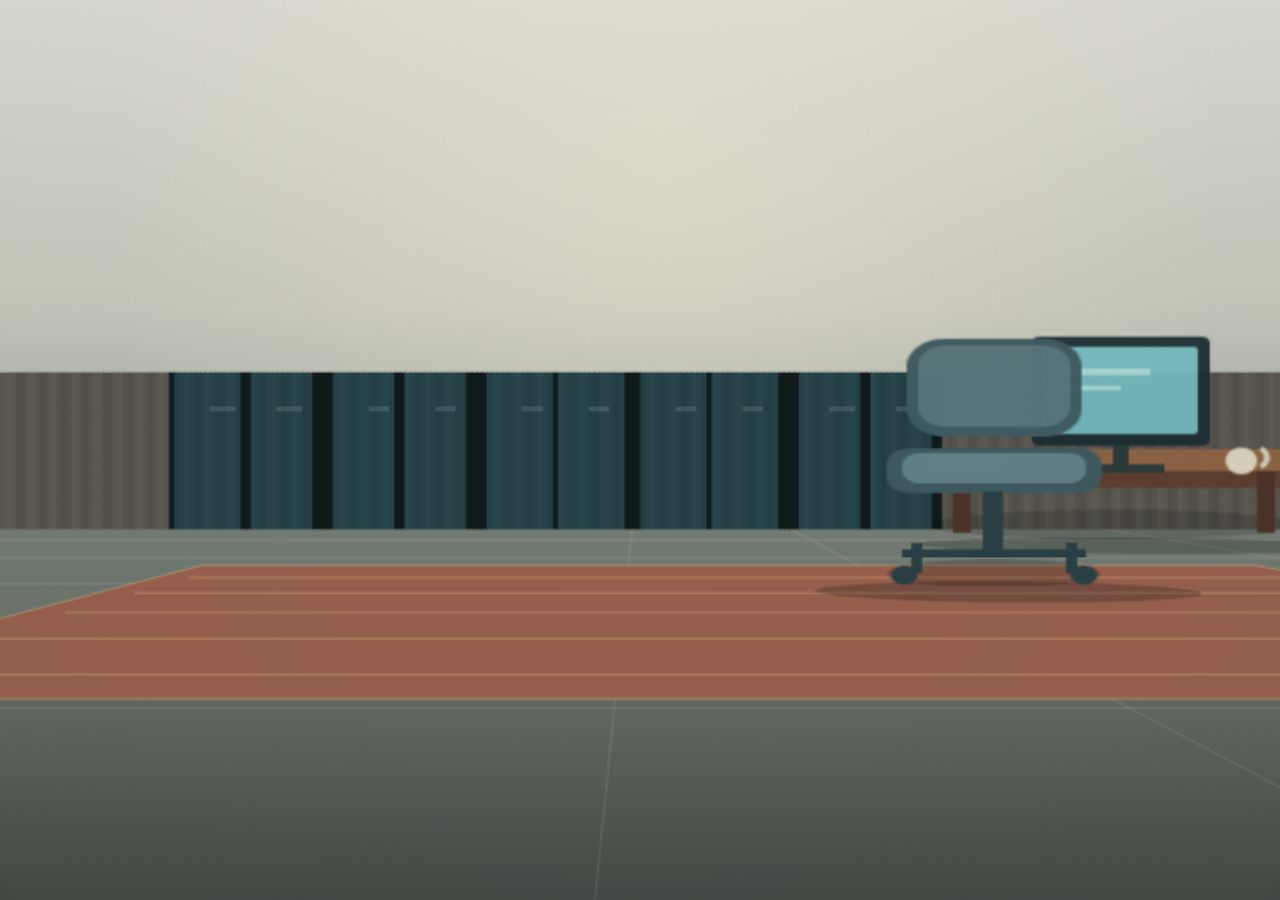
==== commit 064c4921: "Build immersive lightweight first-person room Co-authored-by: arena-agent <297053741+arena-agent@use" ====
--- a/index.html
+++ b/index.html
@@ -3,123 +3,16 @@
   <head>
     <meta charset="UTF-8" />
     <meta name="viewport" content="width=device-width, initial-scale=1.0" />
-    <meta
-      name="description"
-      content="غرفة ثلاثية الأبعاد خفيفة تعمل باستخدام Canvas 2D فقط، ومصممة للأجهزة الضعيفة."
-    />
-    <meta name="theme-color" content="#101b22" />
-    <title>غرفة صغيرة — تجربة 3D خفيفة</title>
+    <meta name="theme-color" content="#1a2529" />
+    <title>غرفة ثلاثية الأبعاد</title>
     <link rel="stylesheet" href="styles.css" />
   </head>
   <body>
-    <main class="experience">
-      <section class="intro-panel" aria-labelledby="page-title">
-        <a class="room-mark" href="#room" aria-label="الانتقال إلى الغرفة">
-          <span class="mark-cube"><i></i><b></b><em></em></span>
-          <span>ROOM <b>01</b></span>
-        </a>
-
-        <div class="intro-copy">
-          <p class="eyebrow"><span></span> LIGHTWEIGHT 3D</p>
-          <h1 id="page-title">غرفة صغيرة.<br /><em>منظور كبير.</em></h1>
-          <p class="intro-text">
-            مشهد غرفة ثلاثي الأبعاد بسيط، مرسوم يدويًا على Canvas من دون مكتبات أو WebGL — ليبقى سريعًا حتى على الأجهزة الضعيفة.
-          </p>
-        </div>
-
-        <div class="feature-list" aria-label="مميزات التجربة">
-          <div>
-            <span class="feature-number">01</span>
-            <p><strong>خفيفة فعلًا</strong>رسم عند الحركة فقط، بلا مؤثرات مستمرة أو ملفات ثقيلة.</p>
-          </div>
-          <div>
-            <span class="feature-number">02</span>
-            <p><strong>تفاعلية</strong>اسحب داخل المشهد أو استخدم الأسهم لتغيير زاوية النظر.</p>
-          </div>
-          <div>
-            <span class="feature-number">03</span>
-            <p><strong>متجاوبة</strong>تتكيف مع حجم الشاشة وتقلل دقة الرسم تلقائيًا عند الحاجة.</p>
-          </div>
-        </div>
-
-        <div class="intro-footer">
-          <span class="energy-dot"></span>
-          <span>وضع الأداء الخفيف نشط</span>
-        </div>
-      </section>
-
-      <section class="room-panel" id="room" aria-labelledby="room-title">
-        <header class="room-header">
-          <div class="room-heading">
-            <p class="eyebrow">INTERACTIVE SCENE</p>
-            <h2 id="room-title">استكشف المساحة</h2>
-          </div>
-          <div class="header-actions">
-            <button class="icon-button" id="lighting-toggle" type="button" aria-pressed="false" aria-label="تفعيل الإضاءة المسائية" title="تغيير الإضاءة">
-              <svg viewBox="0 0 24 24" aria-hidden="true"><path d="M12 3v2.3M12 18.7V21M3 12h2.3M18.7 12H21M5.64 5.64l1.63 1.63M16.73 16.73l1.63 1.63M18.36 5.64l-1.63 1.63M7.27 16.73l-1.63 1.63"/><circle cx="12" cy="12" r="4"/></svg>
-              <span>إضاءة</span>
-            </button>
-            <button class="icon-button" id="reset-view" type="button" aria-label="إعادة زاوية الغرفة" title="إعادة المنظور">
-              <svg viewBox="0 0 24 24" aria-hidden="true"><path d="M20 11a8.2 8.2 0 1 0 1 4"/><path d="M20 4v7h-7"/></svg>
-              <span>إعادة</span>
-            </button>
-          </div>
-        </header>
-
-        <div class="viewport-shell">
-          <div class="ambient ambient-one" aria-hidden="true"></div>
-          <div class="ambient ambient-two" aria-hidden="true"></div>
-          <canvas
-            id="room-canvas"
-            tabindex="0"
-            aria-label="غرفة ثلاثية الأبعاد. اسحب بإصبعك أو بالفأرة لتدوير المنظور، واستخدم أسهم لوحة المفاتيح للتحكم."
-          ></canvas>
-
-          <div class="scene-label label-window" aria-hidden="true"><i></i> نافذة</div>
-          <div class="scene-label label-desk" aria-hidden="true"><i></i> مكتب العمل</div>
-          <div class="scene-label label-chair" aria-hidden="true"><i></i> كرسي</div>
-
-          <div class="scene-status" aria-live="polite">
-            <span class="status-dot"></span>
-            <span id="lighting-state">إضاءة نهارية</span>
-          </div>
-
-          <div class="performance-badge">
-            <span>CANVAS 2D</span>
-            <i></i>
-            <span>NO WEBGL</span>
-          </div>
-
-          <div class="interaction-hint" id="interaction-hint">
-            <span class="drag-icon"><i></i><i></i></span>
-            <span>اسحب لتغيير المنظور</span>
-          </div>
-        </div>
-
-        <footer class="room-controls" aria-label="عناصر التحكم في الغرفة">
-          <div class="control-copy">
-            <span class="control-title">التحكم</span>
-            <span class="control-note">اسحب أو استخدم الأسهم</span>
-          </div>
-          <div class="direction-controls" aria-label="تدوير الغرفة">
-            <button id="turn-right" type="button" aria-label="تدوير الغرفة إلى اليمين">
-              <svg viewBox="0 0 24 24" aria-hidden="true"><path d="M5 12h14M13 6l6 6-6 6"/></svg>
-            </button>
-            <button id="turn-left" type="button" aria-label="تدوير الغرفة إلى اليسار">
-              <svg viewBox="0 0 24 24" aria-hidden="true"><path d="M19 12H5M11 6l-6 6 6 6"/></svg>
-            </button>
-          </div>
-          <div class="zoom-controls">
-            <button id="zoom-out" type="button" aria-label="إبعاد المنظور">−</button>
-            <span id="zoom-value">100%</span>
-            <button id="zoom-in" type="button" aria-label="تقريب المنظور">+</button>
-          </div>
-        </footer>
-      </section>
-    </main>
-
-    <div class="mobile-tip" aria-hidden="true">اسحب الغرفة بإصبعك لاكتشاف التفاصيل <span>↙</span></div>
-
+    <canvas
+      id="room-canvas"
+      tabindex="0"
+      aria-label="غرفة ثلاثية الأبعاد تفاعلية"
+    ></canvas>
     <script src="script.js"></script>
   </body>
 </html>
--- a/styles.css
+++ b/styles.css
@@ -1,842 +1,40 @@
 :root {
-  --ink: #101b22;
-  --ink-lifted: #17262f;
-  --mist: #e7e4dd;
-  --muted: #9ca7aa;
-  --line: rgba(231, 228, 221, 0.13);
-  --mint: #8ee2cc;
-  --amber: #e3b36e;
-  --canvas-day: #c7d3d2;
-  --canvas-night: #182a34;
-  --sans: Tahoma, "Segoe UI", Arial, sans-serif;
-  --mono: "SFMono-Regular", Consolas, "Liberation Mono", monospace;
+  background: #18252a;
 }
 
 * {
   box-sizing: border-box;
 }
 
-html {
+html,
+body {
+  width: 100%;
   min-width: 320px;
-  background: var(--ink);
+  height: 100%;
+  margin: 0;
+  overflow: hidden;
+  background: #18252a;
 }
 
 body {
-  min-width: 320px;
-  margin: 0;
-  color: var(--mist);
-  background:
-    radial-gradient(circle at 7% 1%, rgba(142, 226, 204, 0.09), transparent 23rem),
-    var(--ink);
-  font-family: var(--sans);
-  -webkit-font-smoothing: antialiased;
-  text-rendering: optimizeLegibility;
-}
-
-button {
-  font: inherit;
-}
-
-button:focus-visible,
-canvas:focus-visible,
-a:focus-visible {
-  outline: 2px solid var(--mint);
-  outline-offset: 4px;
-}
-
-.experience {
-  display: grid;
-  grid-template-columns: minmax(270px, 0.7fr) minmax(0, 1.3fr);
-  width: min(1440px, 100%);
-  min-height: 100svh;
-  margin: 0 auto;
-}
-
-.intro-panel {
-  position: relative;
-  display: flex;
-  flex-direction: column;
-  min-height: 100svh;
-  padding: clamp(32px, 5vw, 72px) clamp(26px, 5vw, 70px) 30px;
-  overflow: hidden;
-  background:
-    linear-gradient(150deg, rgba(40, 69, 74, 0.26), transparent 44%),
-    #101b22;
-  border-left: 1px solid var(--line);
-}
-
-.intro-panel::before {
-  position: absolute;
-  top: 0;
-  left: -1px;
-  width: 1px;
-  height: 34%;
-  content: "";
-  background: var(--mint);
-}
-
-.intro-panel::after {
-  position: absolute;
-  right: -120px;
-  bottom: -145px;
-  width: 315px;
-  height: 315px;
-  content: "";
-  opacity: 0.38;
-  border: 1px solid rgba(142, 226, 204, 0.27);
-  border-radius: 50%;
-  box-shadow: 0 0 0 28px rgba(142, 226, 204, 0.025), 0 0 0 57px rgba(142, 226, 204, 0.018);
-}
-
-.room-mark {
-  position: relative;
-  z-index: 1;
-  display: inline-flex;
-  align-items: center;
-  align-self: flex-start;
-  gap: 10px;
-  color: var(--mist);
-  direction: ltr;
-  font-family: var(--mono);
-  font-size: 11px;
-  letter-spacing: 0.14em;
-  text-decoration: none;
-}
-
-.room-mark > span:last-child b {
-  color: var(--mint);
-  font-weight: 400;
-}
-
-.mark-cube {
-  position: relative;
-  display: block;
-  width: 19px;
-  height: 21px;
-  transform: skewY(-30deg);
-}
-
-.mark-cube i,
-.mark-cube b,
-.mark-cube em {
-  position: absolute;
-  display: block;
-  content: "";
-}
-
-.mark-cube i {
-  bottom: 0;
-  left: 0;
-  width: 15px;
-  height: 15px;
-  background: var(--mint);
-}
-
-.mark-cube b {
-  top: 0;
-  left: 4px;
-  width: 15px;
-  height: 9px;
-  background: var(--amber);
-  transform: skewX(58deg);
-  transform-origin: bottom left;
-}
-
-.mark-cube em {
-  right: 0;
-  bottom: 0;
-  width: 5px;
-  height: 15px;
-  background: #579a8b;
-  transform: skewY(59deg);
-  transform-origin: bottom left;
-}
-
-.intro-copy {
-  position: relative;
-  z-index: 1;
-  max-width: 455px;
-  margin-top: clamp(82px, 15vh, 168px);
-}
-
-.eyebrow {
-  display: flex;
-  align-items: center;
-  gap: 8px;
-  margin: 0 0 15px;
-  color: var(--mint);
-  direction: ltr;
-  font-family: var(--mono);
-  font-size: 9px;
-  font-weight: 500;
-  letter-spacing: 0.12em;
-}
-
-.eyebrow span {
-  display: block;
-  width: 21px;
-  height: 1px;
-  background: currentColor;
-}
-
-h1,
-h2,
-p {
-  margin-top: 0;
-}
-
-h1,
-h2 {
-  letter-spacing: -0.055em;
-}
-
-h1 {
-  margin-bottom: 21px;
-  color: var(--mist);
-  font-size: clamp(38px, 4.25vw, 66px);
-  font-weight: 700;
-  line-height: 1.37;
-}
-
-h1 em {
-  color: var(--amber);
-  font-style: normal;
-  font-weight: 500;
-}
-
-.intro-text {
-  max-width: 421px;
-  margin-bottom: 0;
-  color: rgba(231, 228, 221, 0.65);
-  font-size: 13px;
-  line-height: 2.05;
-}
-
-.feature-list {
-  position: relative;
-  z-index: 1;
-  display: grid;
-  gap: 0;
-  max-width: 460px;
-  margin-top: clamp(42px, 8vh, 92px);
-  border-top: 1px solid var(--line);
-}
-
-.feature-list > div {
-  display: grid;
-  grid-template-columns: 33px 1fr;
-  gap: 15px;
-  align-items: start;
-  padding: 15px 0;
-  border-bottom: 1px solid var(--line);
-}
-
-.feature-number {
-  padding-top: 2px;
-  color: var(--amber);
-  direction: ltr;
-  font-family: var(--mono);
-  font-size: 10px;
-}
-
-.feature-list p {
-  display: flex;
-  flex-wrap: wrap;
-  gap: 0 7px;
-  margin: 0;
-  color: rgba(231, 228, 221, 0.53);
-  font-size: 10px;
-  line-height: 1.8;
-}
-
-.feature-list strong {
-  color: var(--mist);
-  font-size: 11px;
-  font-weight: 700;
-}
-
-.intro-footer {
-  position: relative;
-  z-index: 1;
-  display: flex;
-  align-items: center;
-  gap: 8px;
-  margin-top: auto;
-  padding-top: 34px;
-  color: rgba(231, 228, 221, 0.42);
-  font-size: 10px;
-}
-
-.energy-dot,
-.status-dot {
-  width: 6px;
-  height: 6px;
-  border-radius: 50%;
-  background: var(--mint);
-  box-shadow: 0 0 0 4px rgba(142, 226, 204, 0.11);
-}
-
-.room-panel {
-  display: flex;
-  flex-direction: column;
-  min-width: 0;
-  min-height: 100svh;
-  padding: clamp(24px, 3vw, 46px) clamp(24px, 4vw, 58px) 30px;
-  background: #131f27;
-}
-
-.room-header {
-  display: flex;
-  align-items: center;
-  justify-content: space-between;
-  gap: 20px;
-  min-height: 51px;
-  margin-bottom: 22px;
-}
-
-.room-heading .eyebrow {
-  margin-bottom: 4px;
-  color: rgba(142, 226, 204, 0.72);
-  font-size: 8px;
-}
-
-.room-heading h2 {
-  margin: 0;
-  color: var(--mist);
-  font-size: 16px;
-  font-weight: 600;
-}
-
-.header-actions {
-  display: flex;
-  gap: 8px;
-}
-
-.icon-button {
-  display: inline-flex;
-  align-items: center;
-  gap: 7px;
-  min-height: 32px;
-  padding: 6px 10px;
-  color: rgba(231, 228, 221, 0.75);
-  cursor: pointer;
-  background: transparent;
-  border: 1px solid rgba(231, 228, 221, 0.16);
-  border-radius: 2px;
-  font-size: 9px;
-  transition: color 0.18s ease, background 0.18s ease, border-color 0.18s ease;
-}
-
-.icon-button svg {
-  width: 14px;
-  height: 14px;
-  fill: none;
-  stroke: currentColor;
-  stroke-linecap: round;
-  stroke-linejoin: round;
-  stroke-width: 1.7;
-}
-
-.icon-button:hover,
-.icon-button[aria-pressed="true"] {
-  color: var(--ink);
-  background: var(--mint);
-  border-color: var(--mint);
-}
-
-.viewport-shell {
-  position: relative;
-  flex: 1;
-  min-height: 480px;
-  overflow: hidden;
-  background: var(--canvas-day);
-  border: 1px solid rgba(231, 228, 221, 0.16);
-  border-radius: 3px;
-  box-shadow: 0 19px 40px rgba(2, 10, 14, 0.18);
-  transition: background 0.2s ease;
-}
-
-.viewport-shell.is-night {
-  background: var(--canvas-night);
-}
-
-.viewport-shell::after {
-  position: absolute;
-  z-index: 2;
-  inset: 9px;
-  content: "";
-  pointer-events: none;
-  border: 1px solid rgba(246, 244, 236, 0.15);
+  overscroll-behavior: none;
 }
 
 #room-canvas {
-  position: absolute;
-  z-index: 1;
-  inset: 0;
   display: block;
-  width: 100%;
-  height: 100%;
+  width: 100vw;
+  height: 100svh;
   touch-action: none;
   cursor: grab;
+  outline: none;
   -webkit-tap-highlight-color: transparent;
 }
 
-#room-canvas.is-dragging {
-  cursor: grabbing;
+#room-canvas.is-locked {
+  cursor: none;
 }
 
-.ambient {
-  position: absolute;
-  z-index: 0;
-  pointer-events: none;
-  border-radius: 50%;
+#room-canvas:focus-visible {
+  outline: 2px solid rgba(209, 241, 227, 0.66);
+  outline-offset: -5px;
 }
-
-.ambient-one {
-  top: -110px;
-  right: -100px;
-  width: 290px;
-  height: 290px;
-  opacity: 0.3;
-  background: radial-gradient(circle, rgba(247, 225, 160, 0.9), rgba(247, 225, 160, 0) 68%);
-}
-
-.ambient-two {
-  bottom: -180px;
-  left: -130px;
-  width: 390px;
-  height: 390px;
-  opacity: 0.29;
-  background: radial-gradient(circle, rgba(103, 183, 175, 0.68), rgba(103, 183, 175, 0) 68%);
-}
-
-.scene-label,
-.scene-status,
-.performance-badge,
-.interaction-hint {
-  position: absolute;
-  z-index: 4;
-  pointer-events: none;
-}
-
-.scene-label {
-  display: flex;
-  align-items: center;
-  gap: 6px;
-  color: rgba(15, 31, 39, 0.62);
-  font-size: 9px;
-  font-weight: 600;
-}
-
-.scene-label i {
-  display: block;
-  width: 12px;
-  height: 1px;
-  background: currentColor;
-}
-
-.label-window {
-  top: 18%;
-  right: 12%;
-}
-
-.label-desk {
-  right: 7%;
-  bottom: 34%;
-}
-
-.label-chair {
-  bottom: 20%;
-  left: 7%;
-}
-
-.viewport-shell.is-night .scene-label {
-  color: rgba(225, 240, 236, 0.54);
-}
-
-.scene-status {
-  top: 22px;
-  left: 25px;
-  display: flex;
-  align-items: center;
-  gap: 8px;
-  padding: 6px 9px;
-  color: rgba(15, 31, 39, 0.75);
-  direction: rtl;
-  background: rgba(244, 246, 238, 0.52);
-  border: 1px solid rgba(16, 27, 34, 0.14);
-  border-radius: 30px;
-  -webkit-backdrop-filter: blur(5px);
-  backdrop-filter: blur(5px);
-  font-size: 9px;
-}
-
-.viewport-shell.is-night .scene-status {
-  color: rgba(232, 243, 238, 0.8);
-  background: rgba(16, 30, 38, 0.53);
-  border-color: rgba(220, 255, 246, 0.18);
-}
-
-.performance-badge {
-  right: 25px;
-  bottom: 22px;
-  display: flex;
-  align-items: center;
-  gap: 8px;
-  color: rgba(15, 31, 39, 0.56);
-  direction: ltr;
-  font-family: var(--mono);
-  font-size: 8px;
-  letter-spacing: 0.06em;
-}
-
-.performance-badge i {
-  width: 3px;
-  height: 3px;
-  background: currentColor;
-  border-radius: 50%;
-}
-
-.viewport-shell.is-night .performance-badge {
-  color: rgba(228, 245, 240, 0.48);
-}
-
-.interaction-hint {
-  bottom: 23px;
-  left: 25px;
-  display: flex;
-  align-items: center;
-  gap: 8px;
-  padding: 8px 10px;
-  color: rgba(15, 31, 39, 0.68);
-  background: rgba(244, 246, 238, 0.47);
-  border: 1px solid rgba(16, 27, 34, 0.1);
-  border-radius: 2px;
-  font-size: 9px;
-  transition: opacity 0.2s ease;
-}
-
-.interaction-hint.is-hidden {
-  opacity: 0;
-}
-
-.drag-icon {
-  display: flex;
-  gap: 3px;
-}
-
-.drag-icon i {
-  display: block;
-  width: 9px;
-  height: 9px;
-  border-top: 1px solid currentColor;
-  border-right: 1px solid currentColor;
-  transform: rotate(45deg);
-}
-
-.drag-icon i:last-child {
-  margin-right: -7px;
-}
-
-.viewport-shell.is-night .interaction-hint {
-  color: rgba(228, 245, 240, 0.7);
-  background: rgba(16, 30, 38, 0.48);
-  border-color: rgba(220, 255, 246, 0.16);
-}
-
-.room-controls {
-  display: grid;
-  grid-template-columns: 1fr auto auto;
-  gap: 32px;
-  align-items: center;
-  min-height: 73px;
-  color: rgba(231, 228, 221, 0.7);
-}
-
-.control-copy {
-  display: flex;
-  flex-direction: column;
-  gap: 0;
-}
-
-.control-title {
-  color: var(--mist);
-  font-size: 11px;
-  font-weight: 700;
-}
-
-.control-note {
-  color: rgba(231, 228, 221, 0.42);
-  font-size: 9px;
-}
-
-.direction-controls,
-.zoom-controls {
-  display: flex;
-  align-items: center;
-  direction: ltr;
-}
-
-.direction-controls {
-  gap: 6px;
-}
-
-.direction-controls button,
-.zoom-controls button {
-  display: grid;
-  width: 29px;
-  height: 29px;
-  padding: 0;
-  place-items: center;
-  color: rgba(231, 228, 221, 0.78);
-  cursor: pointer;
-  background: transparent;
-  border: 1px solid rgba(231, 228, 221, 0.15);
-  border-radius: 50%;
-  transition: color 0.18s ease, border-color 0.18s ease, background 0.18s ease;
-}
-
-.direction-controls svg {
-  width: 13px;
-  height: 13px;
-  fill: none;
-  stroke: currentColor;
-  stroke-linecap: round;
-  stroke-linejoin: round;
-  stroke-width: 1.8;
-}
-
-.direction-controls button:hover,
-.zoom-controls button:hover {
-  color: var(--ink);
-  background: var(--mint);
-  border-color: var(--mint);
-}
-
-.zoom-controls {
-  gap: 8px;
-}
-
-.zoom-controls button {
-  font-size: 16px;
-  line-height: 1;
-}
-
-#zoom-value {
-  min-width: 37px;
-  color: rgba(231, 228, 221, 0.5);
-  text-align: center;
-  font-family: var(--mono);
-  font-size: 9px;
-}
-
-.mobile-tip {
-  display: none;
-}
-
-@media (max-width: 1020px) {
-  .experience {
-    grid-template-columns: minmax(245px, 0.57fr) minmax(0, 1.43fr);
-  }
-
-  .intro-panel {
-    padding-inline: 32px;
-  }
-
-  .intro-copy {
-    margin-top: 95px;
-  }
-
-  .intro-text {
-    font-size: 12px;
-  }
-
-  .feature-list {
-    margin-top: 53px;
-  }
-
-  .room-panel {
-    padding: 28px 30px 22px;
-  }
-
-  .viewport-shell {
-    min-height: 420px;
-  }
-
-  .scene-label {
-    display: none;
-  }
-}
-
-@media (max-width: 760px) {
-  body {
-    background: #131f27;
-  }
-
-  .experience {
-    display: flex;
-    flex-direction: column;
-  }
-
-  .intro-panel {
-    min-height: auto;
-    padding: 28px 24px 31px;
-    border: 0;
-    border-bottom: 1px solid var(--line);
-  }
-
-  .intro-panel::before {
-    right: 0;
-    left: auto;
-    width: 37%;
-    height: 1px;
-  }
-
-  .intro-panel::after {
-    right: -105px;
-    bottom: -186px;
-    width: 270px;
-    height: 270px;
-  }
-
-  .intro-copy {
-    margin-top: 58px;
-  }
-
-  h1 {
-    margin-bottom: 13px;
-    font-size: clamp(35px, 10.4vw, 52px);
-    line-height: 1.31;
-  }
-
-  .intro-text {
-    max-width: 575px;
-    font-size: 12px;
-    line-height: 1.95;
-  }
-
-  .feature-list {
-    display: none;
-  }
-
-  .intro-footer {
-    margin-top: 31px;
-    padding-top: 0;
-  }
-
-  .room-panel {
-    min-height: auto;
-    padding: 23px 16px 16px;
-  }
-
-  .room-header {
-    min-height: 39px;
-    margin-bottom: 14px;
-  }
-
-  .room-heading h2 {
-    font-size: 14px;
-  }
-
-  .icon-button {
-    width: 32px;
-    height: 32px;
-    padding: 0;
-    justify-content: center;
-  }
-
-  .icon-button span {
-    display: none;
-  }
-
-  .viewport-shell {
-    min-height: min(74svh, 540px);
-  }
-
-  .scene-status {
-    top: 17px;
-    left: 17px;
-  }
-
-  .performance-badge {
-    right: 17px;
-    bottom: 16px;
-  }
-
-  .interaction-hint {
-    right: 50%;
-    bottom: 18px;
-    left: auto;
-    transform: translateX(50%);
-    white-space: nowrap;
-  }
-
-  .room-controls {
-    min-height: 61px;
-    grid-template-columns: 1fr auto auto;
-    gap: 14px;
-  }
-
-  .control-note {
-    display: none;
-  }
-
-  .mobile-tip {
-    display: block;
-    padding: 0 24px 23px;
-    color: rgba(231, 228, 221, 0.42);
-    background: #131f27;
-    font-size: 9px;
-    text-align: center;
-  }
-
-  .mobile-tip span {
-    color: var(--mint);
-    font-size: 13px;
-  }
-}
-
-@media (max-width: 420px) {
-  .intro-panel {
-    padding-inline: 20px;
-  }
-
-  .room-panel {
-    padding-inline: 12px;
-  }
-
-  .viewport-shell {
-    min-height: 422px;
-  }
-
-  .room-controls {
-    gap: 9px;
-  }
-
-  .control-title {
-    font-size: 10px;
-  }
-
-  .direction-controls {
-    gap: 4px;
-  }
-
-  .direction-controls button,
-  .zoom-controls button {
-    width: 27px;
-    height: 27px;
-  }
-
-  .zoom-controls {
-    gap: 4px;
-  }
-}
-
-@media (prefers-reduced-motion: reduce) {
-  *,
-  *::before,
-  *::after {
-    scroll-behavior: auto !important;
-    transition-duration: 0.01ms !important;
-  }
-}
